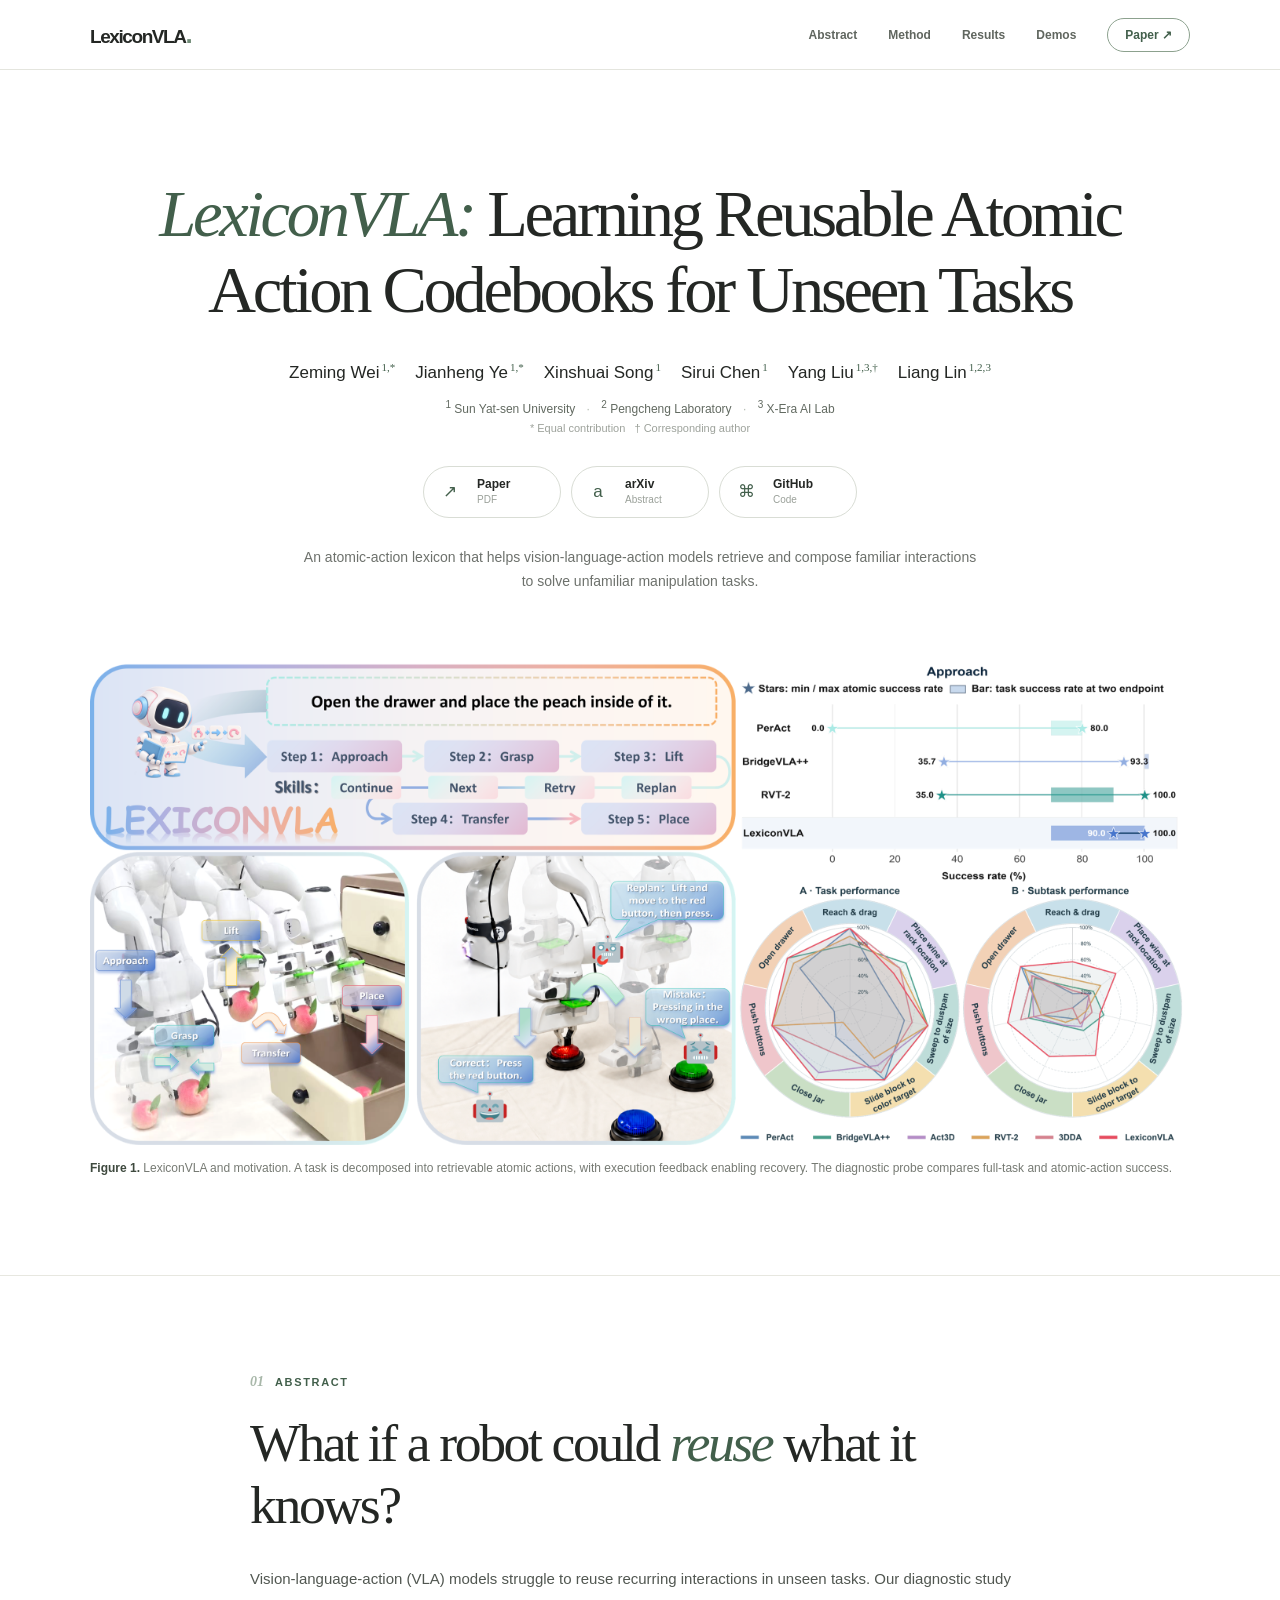
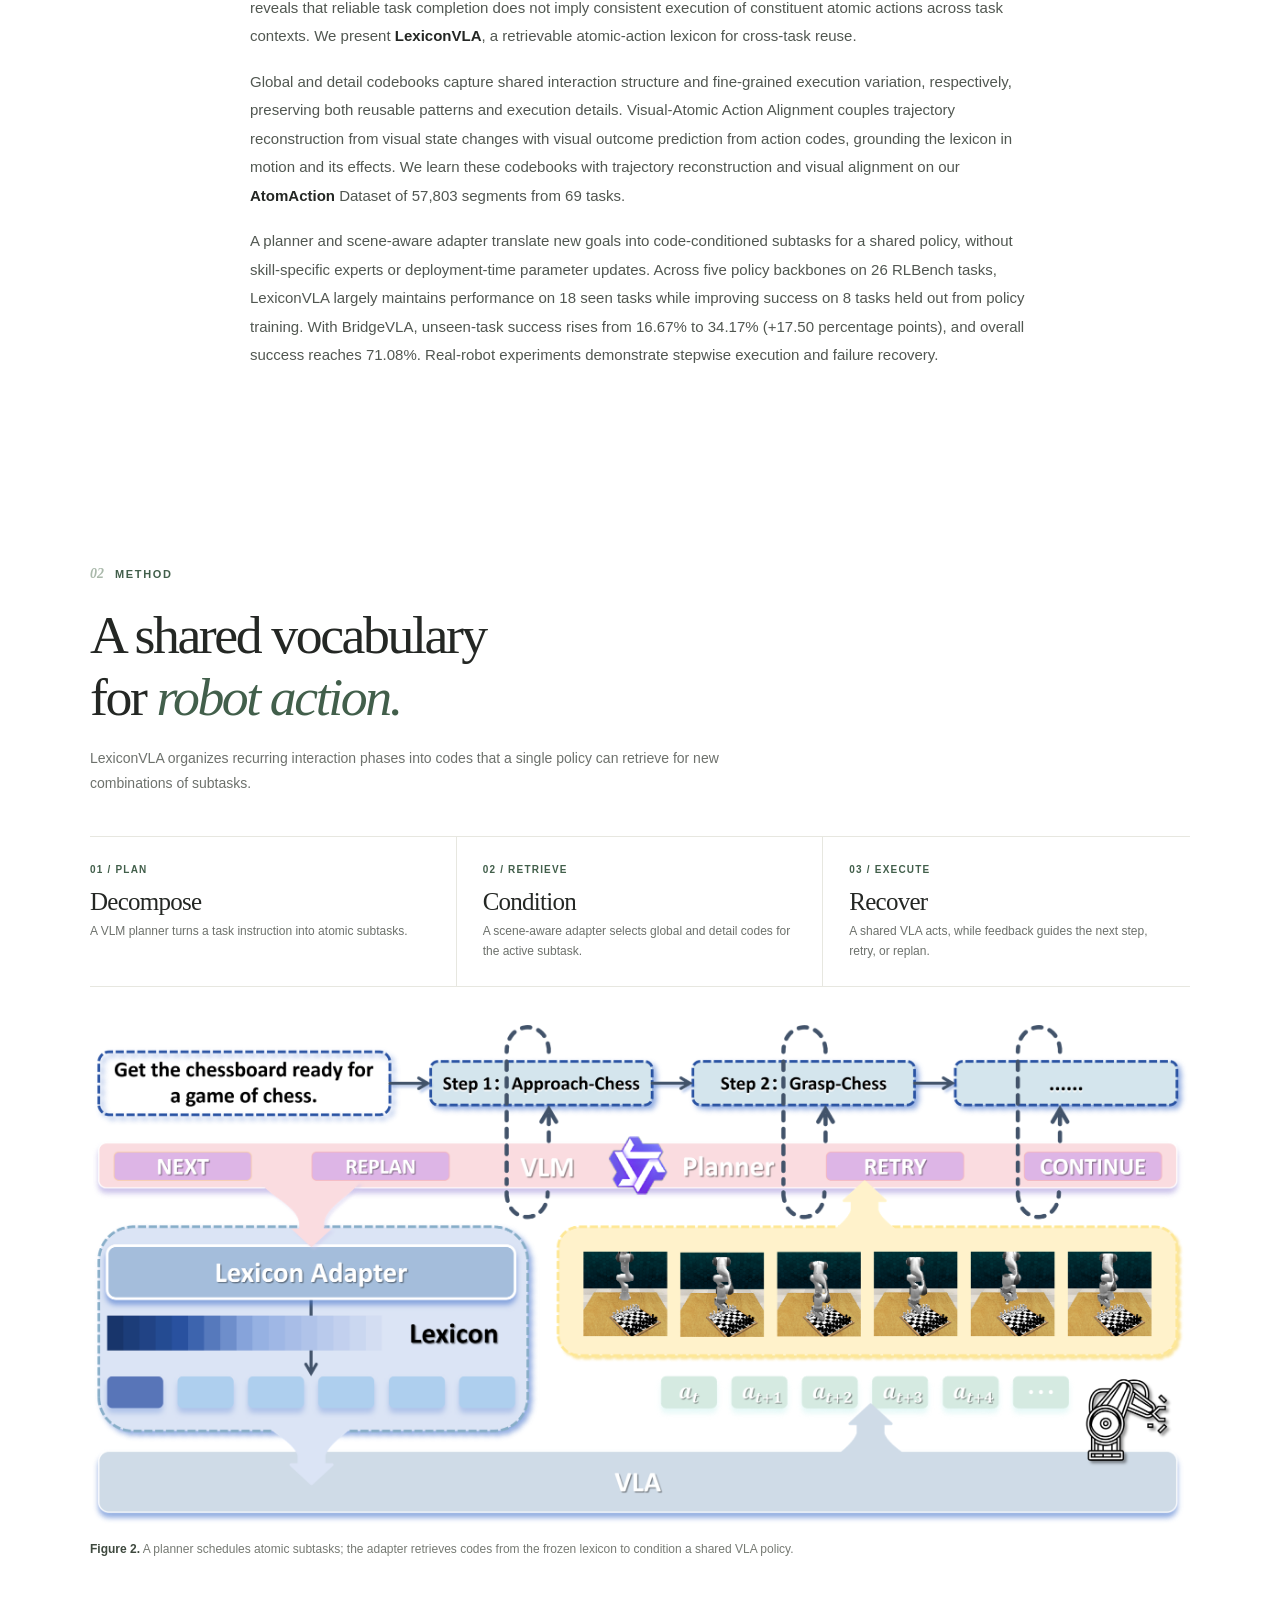
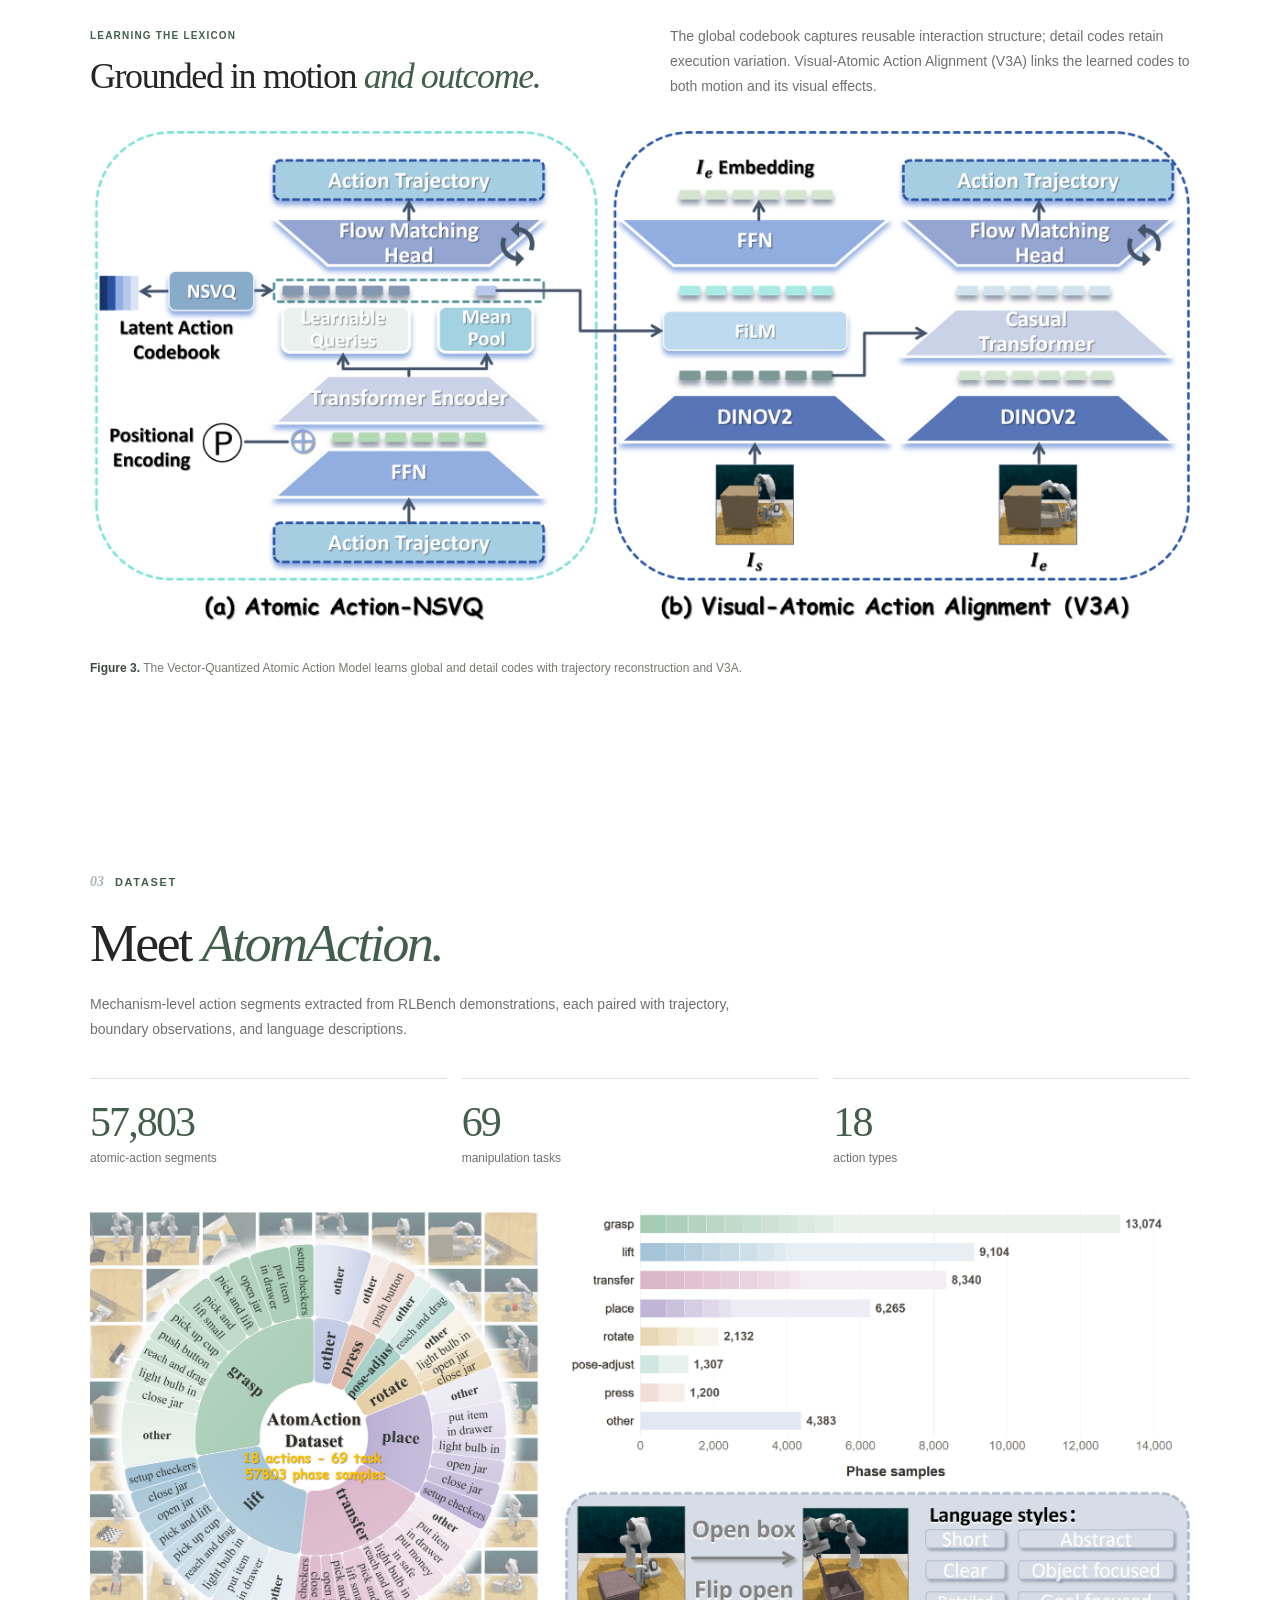
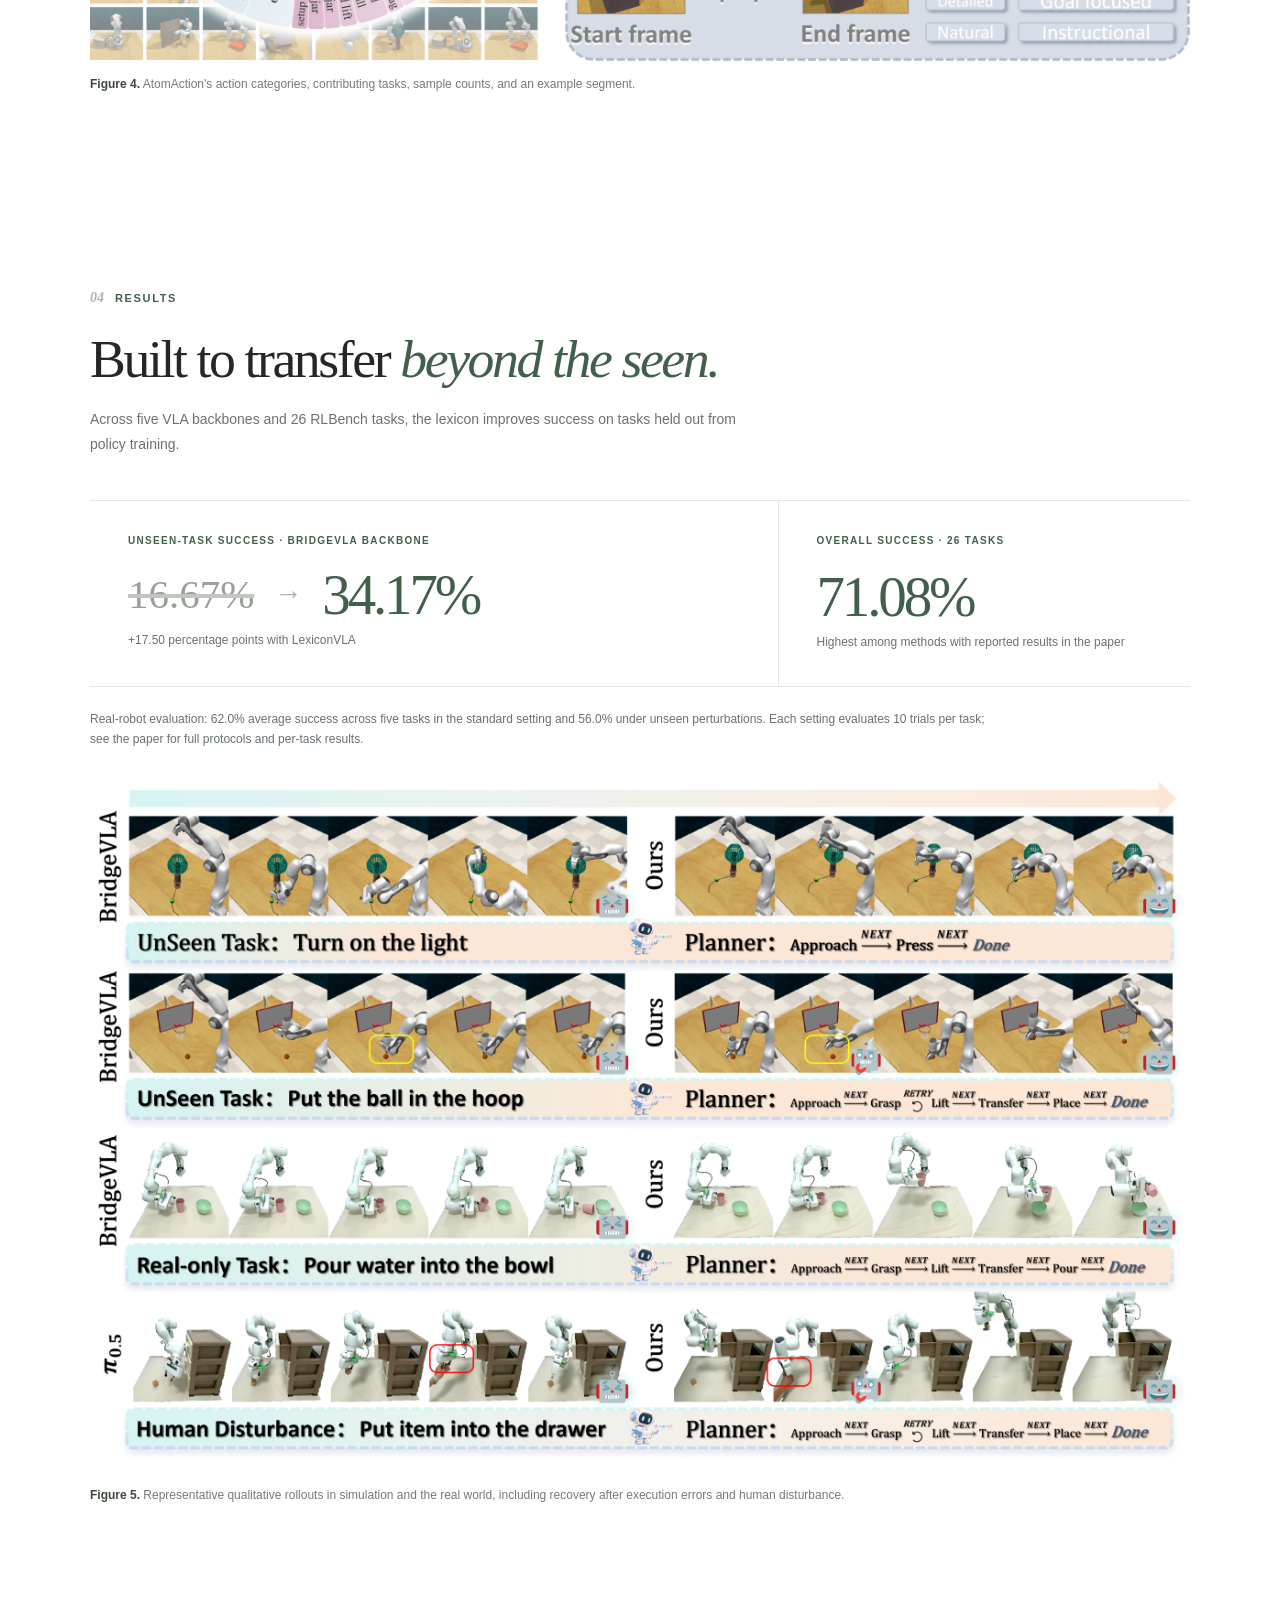
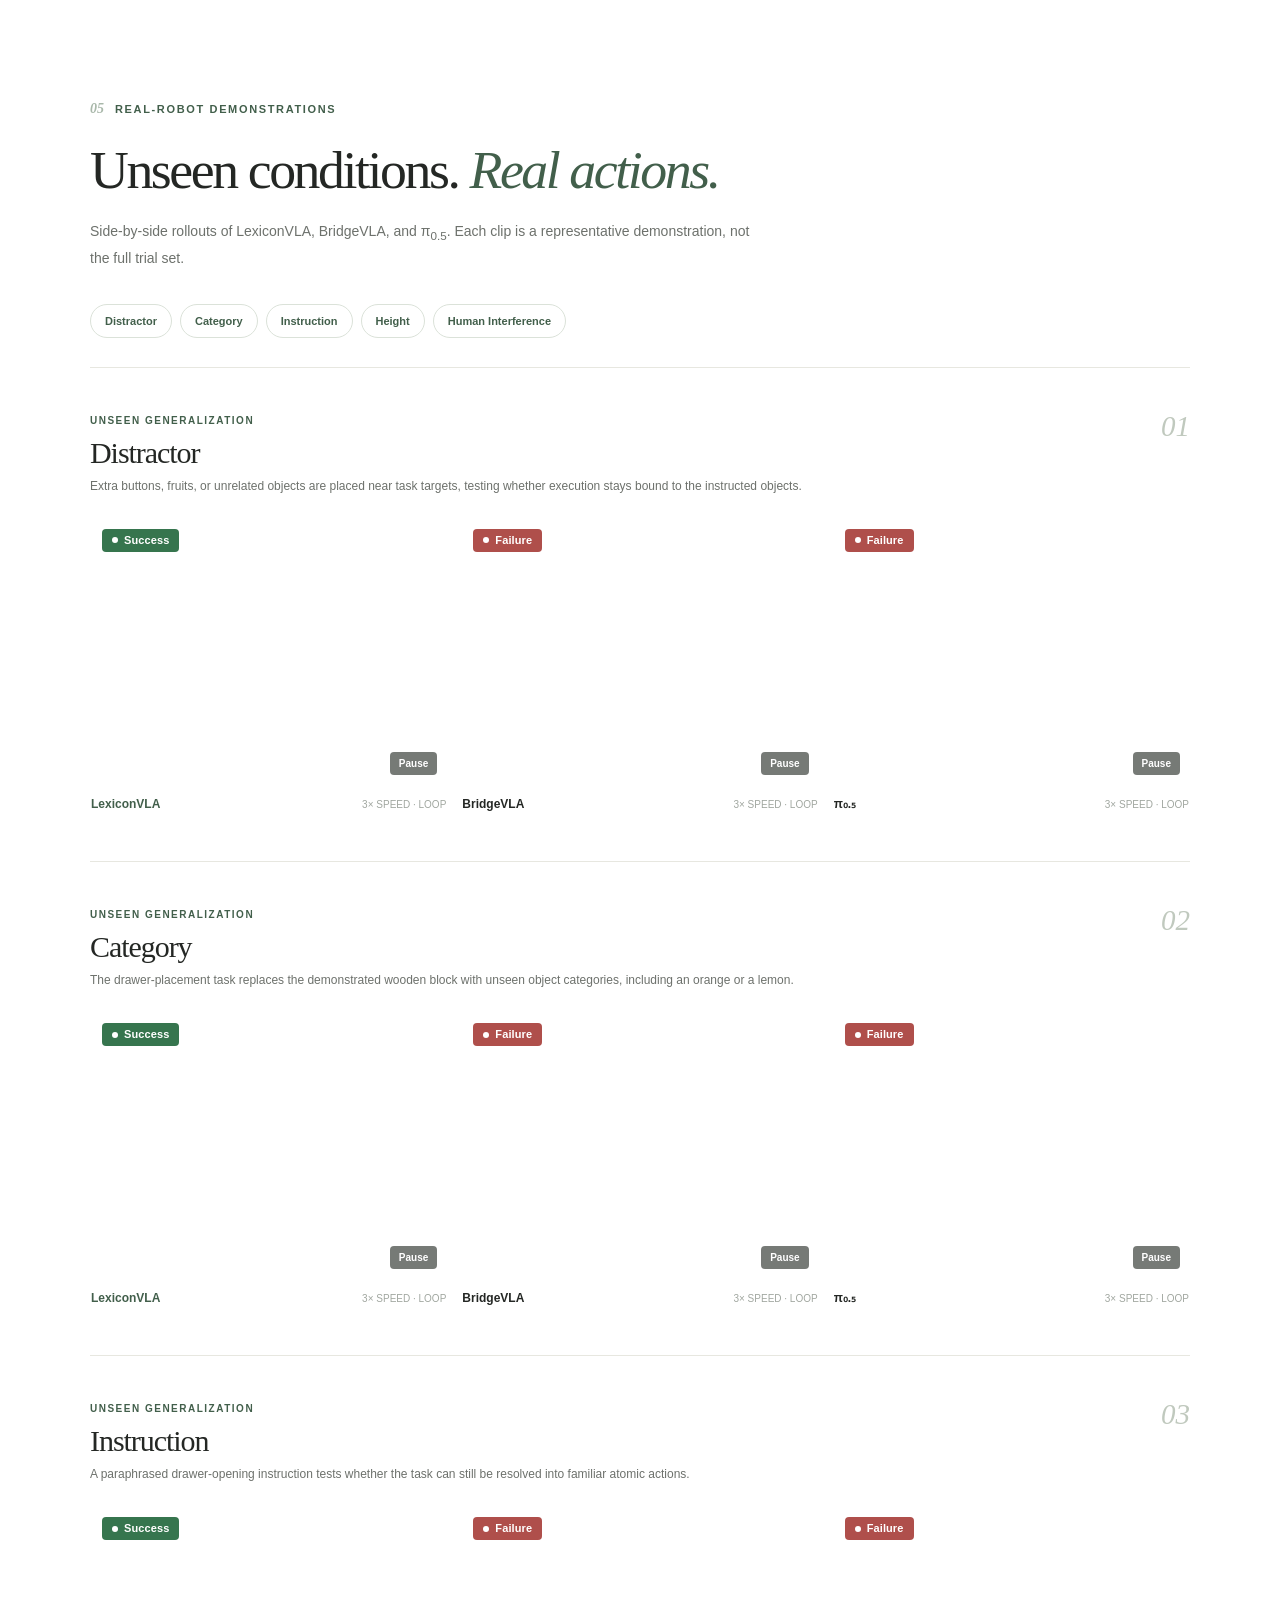
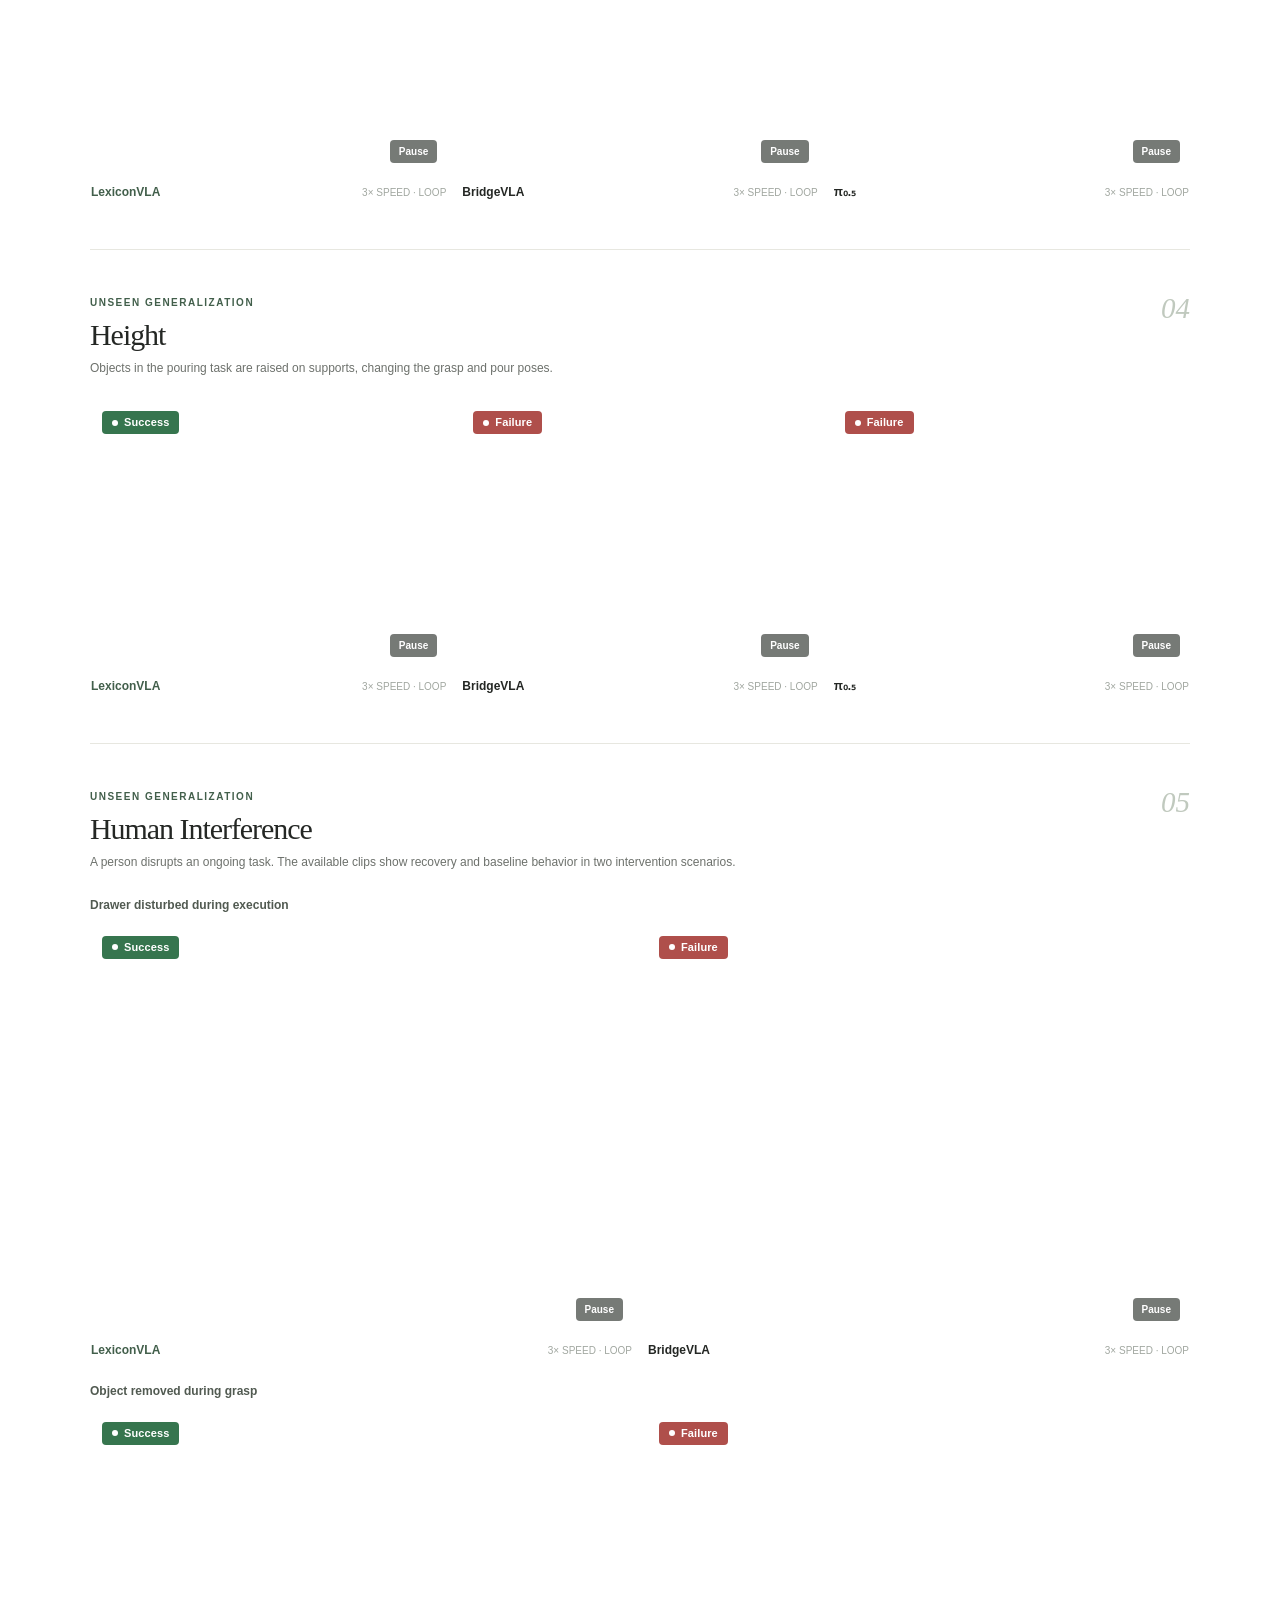
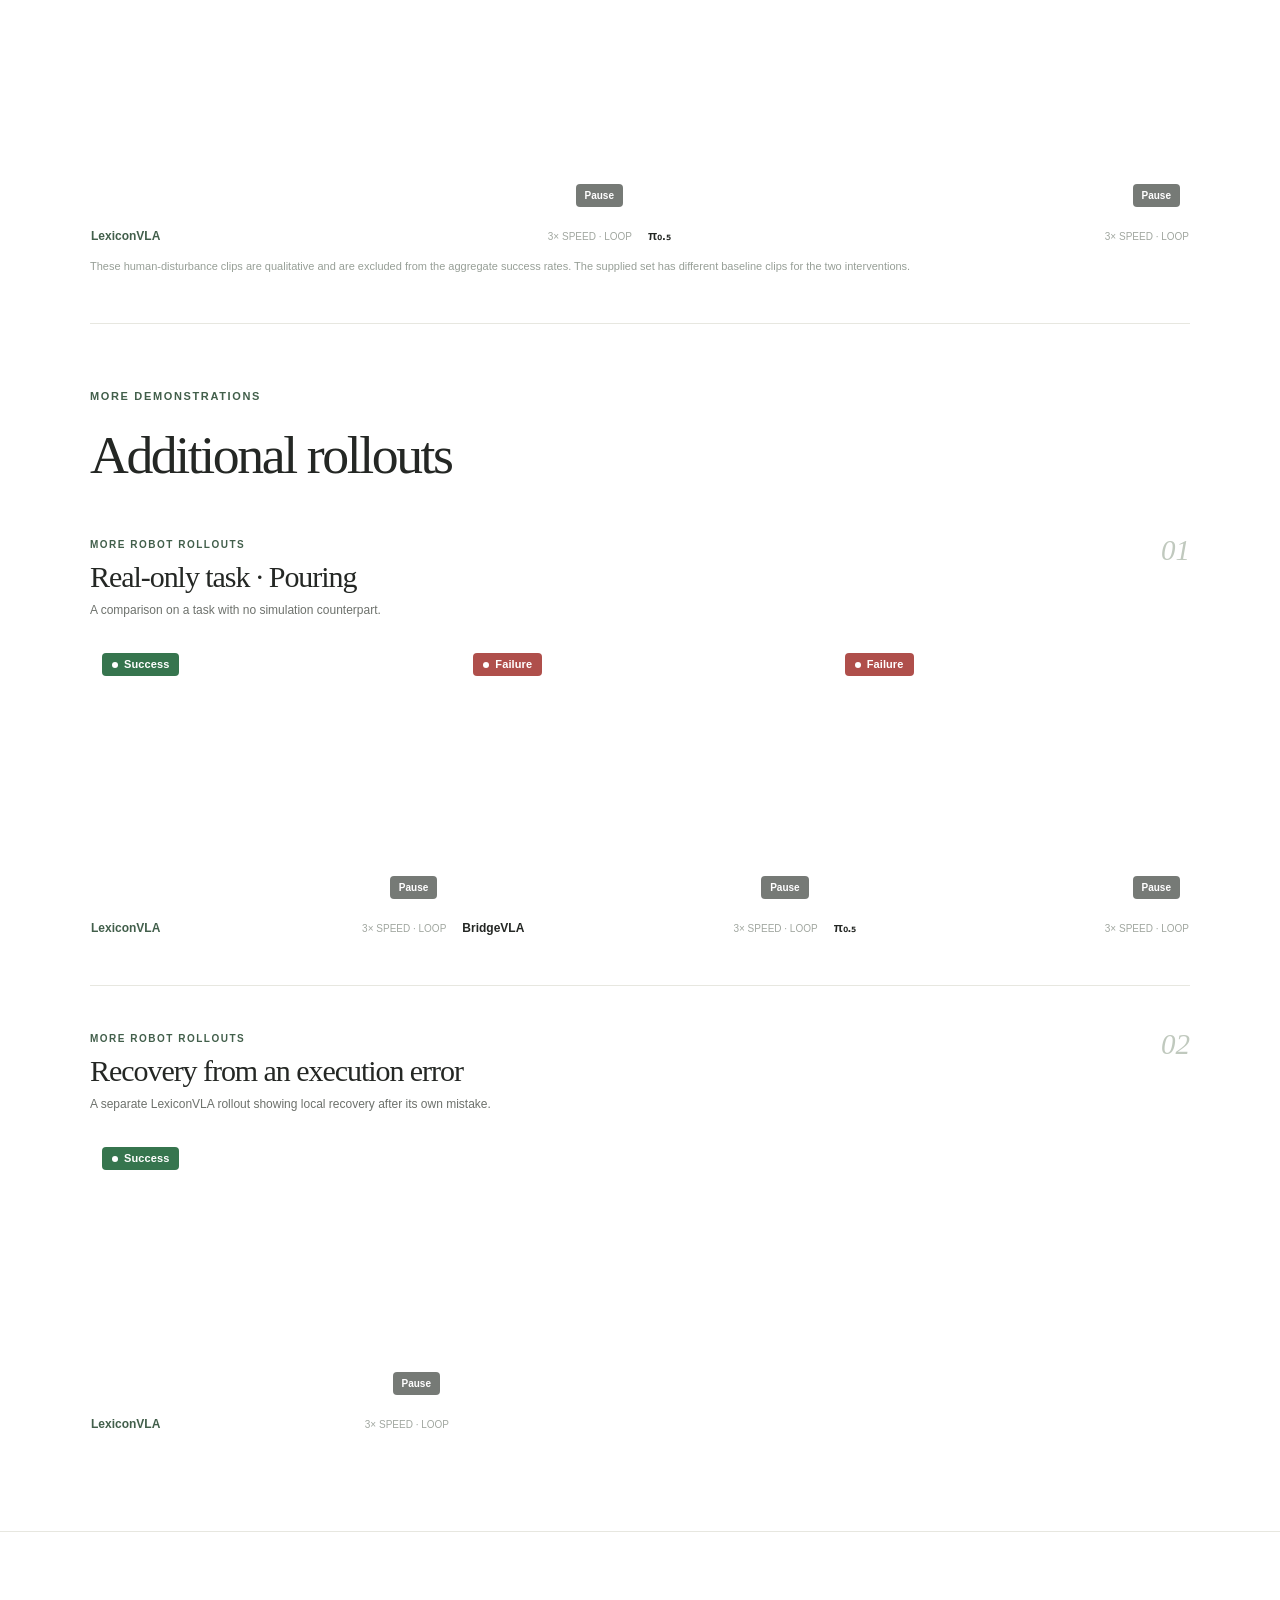
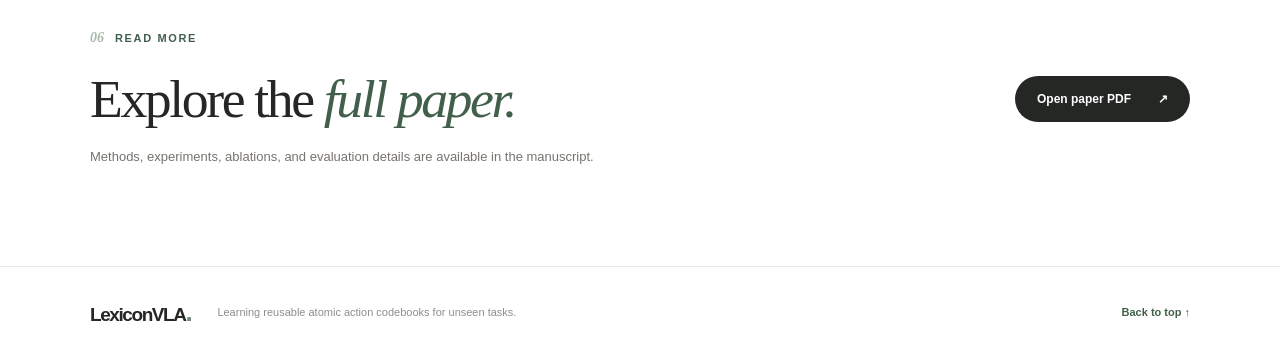
==== index.html @ f1fbe63c "Publish LexiconVLA project website" ====
<!doctype html>
<html lang="en">
<head>
  <meta charset="utf-8">
  <meta name="viewport" content="width=device-width, initial-scale=1">
  <meta name="theme-color" content="#faf9f6">
  <meta name="description" content="LexiconVLA: Learning Reusable Atomic Action Codebooks for Unseen Tasks. Paper, method, results, and real-robot demonstrations.">
  <meta property="og:type" content="website">
  <meta property="og:title" content="LexiconVLA: Learning Reusable Atomic Action Codebooks for Unseen Tasks">
  <meta property="og:description" content="Reusable atomic-action codebooks for robot manipulation on unseen tasks.">
  <meta property="og:image" content="assets/figures/teaser.png">
  <title>LexiconVLA — Paper & Demos</title>
  <link rel="icon" href="favicon.svg" type="image/svg+xml">
  <link rel="stylesheet" href="styles.css">
  <script src="main.js" defer></script>
</head>
<body>
  <a class="skip-link" href="#main">Skip to content</a>
  <header class="site-header">
    <nav class="nav-wrap container" aria-label="Main navigation">
      <a class="wordmark" href="#top">Lexicon<span>VLA</span><span class="wordmark-dot">.</span></a>
      <button class="mobile-menu" type="button" aria-controls="nav-links" aria-expanded="false" aria-label="Open menu"><span></span><span></span><span></span></button>
      <div class="nav-links" id="nav-links">
        <a href="#abstract">Abstract</a>
        <a href="#method">Method</a>
        <a href="#results">Results</a>
        <a href="#demos">Demos</a>
        <a class="nav-paper" href="https://arxiv.org/pdf/2609.36774" target="_blank" rel="noopener">Paper <span aria-hidden="true">↗</span></a>
      </div>
    </nav>
  </header>

  <main id="main">
    <section class="hero container" id="top" aria-labelledby="paper-title">
      <h1 id="paper-title"><span class="title-name">LexiconVLA:</span> Learning Reusable Atomic Action Codebooks for Unseen Tasks</h1>
      <div class="authors" id="authors" aria-label="Paper authors"><span>Zeming Wei<sup>1,*</sup></span><span>Jianheng Ye<sup>1,*</sup></span><span>Xinshuai Song<sup>1</sup></span><span>Sirui Chen<sup>1</sup></span><span>Yang Liu<sup>1,3,†</sup></span><span>Liang Lin<sup>1,2,3</sup></span></div>
      <p class="affiliations"><sup>1</sup> Sun Yat-sen University <span>·</span> <sup>2</sup> Pengcheng Laboratory <span>·</span> <sup>3</sup> X-Era AI Lab</p>
      <p class="author-note">* Equal contribution &nbsp; † Corresponding author</p>
      <div class="resource-links" aria-label="Paper resources">
        <a class="resource-link" href="https://arxiv.org/pdf/2609.36774" target="_blank" rel="noopener"><span class="resource-icon" aria-hidden="true">↗</span><span>Paper <small>PDF</small></span></a>
        <a class="resource-link" href="https://arxiv.org/abs/2609.36774" target="_blank" rel="noopener"><span class="resource-icon" aria-hidden="true">a</span><span>arXiv <small>Abstract</small></span></a>
        <a class="resource-link" href="https://github.com/HCPLab-SYSU/LexiconVLA" target="_blank" rel="noopener"><span class="resource-icon" aria-hidden="true">⌘</span><span>GitHub <small>Code</small></span></a>
      </div>
      <p class="hero-summary">An atomic-action lexicon that helps vision-language-action models retrieve and compose familiar interactions to solve unfamiliar manipulation tasks.</p>
    </section>

    <section class="teaser-section container" aria-labelledby="teaser-title">
      <h2 id="teaser-title" class="visually-hidden">Teaser figure</h2>
      <figure class="paper-figure teaser-figure">
        <a href="assets/figures/teaser.png" target="_blank" rel="noopener" aria-label="Open teaser figure at full size"><img src="assets/figures/teaser.png" width="2800" height="1232" alt="LexiconVLA breaks a task into atomic actions, handles real-robot execution and recovery, and illustrates the gap between task and atomic-action success." fetchpriority="high"></a>
        <figcaption><strong>Figure 1.</strong> LexiconVLA and motivation. A task is decomposed into retrievable atomic actions, with execution feedback enabling recovery. The diagnostic probe compares full-task and atomic-action success.</figcaption>
      </figure>
    </section>

    <section class="section section-narrow" id="abstract" aria-labelledby="abstract-title">
      <div class="container narrow"><div class="section-label"><span>01</span> Abstract</div><h2 id="abstract-title" class="section-title">What if a robot could <em>reuse</em> what it knows?</h2>
        <div class="abstract-body"><p>Vision-language-action (VLA) models struggle to reuse recurring interactions in unseen tasks. Our diagnostic study reveals that reliable task completion does not imply consistent execution of constituent atomic actions across task contexts. We present <strong>LexiconVLA</strong>, a retrievable atomic-action lexicon for cross-task reuse.</p>
        <p>Global and detail codebooks capture shared interaction structure and fine-grained execution variation, respectively, preserving both reusable patterns and execution details. Visual-Atomic Action Alignment couples trajectory reconstruction from visual state changes with visual outcome prediction from action codes, grounding the lexicon in motion and its effects. We learn these codebooks with trajectory reconstruction and visual alignment on our <strong>AtomAction</strong> Dataset of 57,803 segments from 69 tasks.</p>
        <p>A planner and scene-aware adapter translate new goals into code-conditioned subtasks for a shared policy, without skill-specific experts or deployment-time parameter updates. Across five policy backbones on 26 RLBench tasks, LexiconVLA largely maintains performance on 18 seen tasks while improving success on 8 tasks held out from policy training. With BridgeVLA, unseen-task success rises from 16.67% to 34.17% (+17.50 percentage points), and overall success reaches 71.08%. Real-robot experiments demonstrate stepwise execution and failure recovery.</p></div>
      </div>
    </section>

    <section class="section method-section" id="method" aria-labelledby="method-title">
      <div class="container">
        <div class="section-intro"><div class="section-label"><span>02</span> Method</div><h2 id="method-title" class="section-title">A shared vocabulary<br>for <em>robot action.</em></h2><p>LexiconVLA organizes recurring interaction phases into codes that a single policy can retrieve for new combinations of subtasks.</p></div>
        <div class="method-points" aria-label="Three stages of LexiconVLA"><div><span>01 / PLAN</span><h3>Decompose</h3><p>A VLM planner turns a task instruction into atomic subtasks.</p></div><div><span>02 / RETRIEVE</span><h3>Condition</h3><p>A scene-aware adapter selects global and detail codes for the active subtask.</p></div><div><span>03 / EXECUTE</span><h3>Recover</h3><p>A shared VLA acts, while feedback guides the next step, retry, or replan.</p></div></div>
        <figure class="paper-figure"><a href="assets/figures/framework.png" target="_blank" rel="noopener" aria-label="Open LexiconVLA method figure at full size"><img src="assets/figures/framework.png" width="2400" height="1091" loading="lazy" alt="Overview of the planner, lexicon adapter, shared VLA, and feedback loop."></a><figcaption><strong>Figure 2.</strong> A planner schedules atomic subtasks; the adapter retrieves codes from the frozen lexicon to condition a shared VLA policy.</figcaption></figure>
        <div class="figure-explainer"><div><span class="small-label">LEARNING THE LEXICON</span><h3>Grounded in motion <em>and outcome.</em></h3></div><p>The global codebook captures reusable interaction structure; detail codes retain execution variation. Visual-Atomic Action Alignment (V3A) links the learned codes to both motion and its visual effects.</p></div>
        <figure class="paper-figure"><a href="assets/figures/vqaa.png" target="_blank" rel="noopener" aria-label="Open VQAA figure at full size"><img src="assets/figures/vqaa.png" width="2400" height="1121" loading="lazy" alt="Vector-Quantized Atomic Action Model with trajectory reconstruction and visual-atomic action alignment."></a><figcaption><strong>Figure 3.</strong> The Vector-Quantized Atomic Action Model learns global and detail codes with trajectory reconstruction and V3A.</figcaption></figure>
      </div>
    </section>

    <section class="section dataset-section" id="dataset" aria-labelledby="dataset-title"><div class="container"><div class="section-intro"><div class="section-label"><span>03</span> Dataset</div><h2 id="dataset-title" class="section-title">Meet <em>AtomAction.</em></h2><p>Mechanism-level action segments extracted from RLBench demonstrations, each paired with trajectory, boundary observations, and language descriptions.</p></div><div class="dataset-numbers"><div><strong>57,803</strong><span>atomic-action segments</span></div><div><strong>69</strong><span>manipulation tasks</span></div><div><strong>18</strong><span>action types</span></div></div><figure class="paper-figure"><a href="assets/figures/dataset.png" target="_blank" rel="noopener" aria-label="Open AtomAction dataset figure at full size"><img src="assets/figures/dataset.png" width="2400" height="1003" loading="lazy" alt="AtomAction categories and segment counts, with a start-to-end example of an atomic action."></a><figcaption><strong>Figure 4.</strong> AtomAction's action categories, contributing tasks, sample counts, and an example segment.</figcaption></figure></div></section>

    <section class="section results-section" id="results" aria-labelledby="results-title"><div class="container"><div class="section-intro"><div class="section-label"><span>04</span> Results</div><h2 id="results-title" class="section-title">Built to transfer <em>beyond the seen.</em></h2><p>Across five VLA backbones and 26 RLBench tasks, the lexicon improves success on tasks held out from policy training.</p></div><div class="result-highlight"><div class="result-number"><span>UNSEEN-TASK SUCCESS · BRIDGEVLA BACKBONE</span><div><del>16.67%</del><i aria-hidden="true">→</i><strong>34.17%</strong></div><p>+17.50 percentage points with LexiconVLA</p></div><div class="result-number secondary"><span>OVERALL SUCCESS · 26 TASKS</span><strong>71.08%</strong><p>Highest among methods with reported results in the paper</p></div></div><p class="result-context">Real-robot evaluation: 62.0% average success across five tasks in the standard setting and 56.0% under unseen perturbations. Each setting evaluates 10 trials per task; see the paper for full protocols and per-task results.</p><figure class="paper-figure results-figure"><a href="assets/figures/rollouts.png" target="_blank" rel="noopener" aria-label="Open qualitative rollout figure at full size"><img src="assets/figures/rollouts.png" width="2400" height="1509" loading="lazy" alt="Qualitative rollouts in simulation and the real world, including error recovery and comparisons with baseline methods."></a><figcaption><strong>Figure 5.</strong> Representative qualitative rollouts in simulation and the real world, including recovery after execution errors and human disturbance.</figcaption></figure></div></section>

    <section class="section demos-section" id="demos" aria-labelledby="demos-title"><div class="container"><div class="section-intro"><div class="section-label"><span>05</span> Real-robot demonstrations</div><h2 id="demos-title" class="section-title">Unseen conditions. <em>Real actions.</em></h2><p>Side-by-side rollouts of LexiconVLA, BridgeVLA, and π<sub>0.5</sub>. Each clip is a representative demonstration, not the full trial set.</p></div><div class="demo-index" aria-label="Jump to a generalization experiment"><a href="#demo-distractor">Distractor</a><a href="#demo-category">Category</a><a href="#demo-instruction">Instruction</a><a href="#demo-height">Height</a><a href="#demo-human">Human Interference</a></div><div id="demo-sections"></div></div></section>

    <section class="section paper-end"><div class="container end-inner"><div><div class="section-label"><span>06</span> Read more</div><h2 class="section-title">Explore the <em>full paper.</em></h2><p>Methods, experiments, ablations, and evaluation details are available in the manuscript.</p></div><a class="end-button" href="https://arxiv.org/pdf/2609.36774" target="_blank" rel="noopener">Open paper PDF <span aria-hidden="true">↗</span></a></div></section>
  </main>
  <footer class="site-footer"><div class="container footer-inner"><a class="wordmark" href="#top">Lexicon<span>VLA</span><span class="wordmark-dot">.</span></a><p>Learning reusable atomic action codebooks for unseen tasks.</p><a href="#top">Back to top ↑</a></div></footer>
</body>
</html>
---- styles.css ----
:root {
  --bg: #fff;
  --ink: #242724;
  --muted: #6d716c;
  --line: #e7e7e0;
  --accent: #718c78;
  --accent-dark: #425f4b;
  --accent-light: #fff;
  --peach: #fff;
  --lavender: #fff;
  --white: #fff;
}
* { box-sizing: border-box; }
html { scroll-behavior: smooth; scroll-padding-top: 82px; }
body { margin: 0; background: var(--bg); color: var(--ink); font-family: -apple-system, BlinkMacSystemFont, "Segoe UI", Inter, sans-serif; -webkit-font-smoothing: antialiased; }
a { color: inherit; text-decoration: none; }
button { font: inherit; cursor: pointer; }
img, video { max-width: 100%; }
::selection { background: #dce9db; }
a:focus-visible, button:focus-visible, video:focus-visible { outline: 3px solid var(--accent); outline-offset: 3px; }
.container { width: min(1100px, calc(100% - 48px)); margin: 0 auto; }
.narrow { max-width: 780px; }
.visually-hidden { position: absolute; width: 1px; height: 1px; margin: -1px; padding: 0; overflow: hidden; clip: rect(0,0,0,0); border: 0; }
.skip-link { position: fixed; top: -70px; left: 12px; z-index: 100; background: #fff; padding: 10px 16px; border-radius: 8px; }
.skip-link:focus { top: 12px; }

.site-header { height: 70px; position: sticky; top: 0; z-index: 50; background: rgba(255,255,255,.94); border-bottom: 1px solid rgba(224,225,217,.85); backdrop-filter: blur(16px); }
.nav-wrap { height: 100%; display: flex; align-items: center; justify-content: space-between; gap: 24px; }
.wordmark { font-size: 19px; font-weight: 760; letter-spacing: -.075em; white-space: nowrap; }
.wordmark span:first-child { font-weight: 580; }
.wordmark-dot { color: var(--accent); font-size: 26px; }
.nav-links { display: flex; align-items: center; gap: 31px; font-size: 12px; font-weight: 630; color: #60665f; }
.nav-links a:hover { color: var(--accent-dark); }
.nav-paper { border: 1px solid #8ca18e; color: var(--accent-dark); border-radius: 100px; padding: 9px 17px; }
.nav-paper:hover { background: var(--accent-light); }
.mobile-menu { display: none; border: 0; background: none; padding: 7px; }
.mobile-menu span { display: block; width: 22px; height: 2px; margin: 5px 0; background: var(--ink); }

.hero { text-align: center; padding-top: 106px; padding-bottom: 69px; }
.hero h1 { max-width: 970px; margin: 0 auto 30px; font-family: Georgia, "Times New Roman", serif; font-size: clamp(42px, 5.2vw, 67px); line-height: 1.14; letter-spacing: -.05em; font-weight: 500; }
.title-name { color: var(--accent-dark); font-style: italic; }
.authors { display: flex; flex-wrap: wrap; justify-content: center; gap: 8px 20px; color: var(--ink); font-size: 17px; line-height: 1.65; }
.authors a { color: var(--accent-dark); text-decoration: underline; text-decoration-color: #b0c4b0; text-underline-offset: 4px; }
.authors sup { color: var(--accent-dark); font-family: Georgia, serif; font-size: .65em; padding-left: 2px; }
.affiliations { margin: 11px 0 0; color: #626a61; font-size: 12px; line-height: 1.6; }
.affiliations span { padding: 0 8px; color: #b4bbb1; }
.author-note { margin: 2px 0 0; color: #9da29b; font-size: 11px; }
.resource-links { display: flex; align-items: stretch; justify-content: center; flex-wrap: wrap; gap: 10px; margin: 32px 0 27px; }
.resource-link { min-width: 138px; min-height: 51px; padding: 8px 15px 8px 9px; border: 1px solid #d9ddd5; border-radius: 100px; background: #fff; display: flex; align-items: center; gap: 10px; text-align: left; transition: transform .2s, border-color .2s, box-shadow .2s; }
a.resource-link:hover { transform: translateY(-2px); border-color: #aabdab; box-shadow: 0 8px 20px rgba(59,84,61,.08); }
.resource-icon { width: 34px; height: 34px; flex: none; display: grid; place-items: center; border-radius: 50%; color: var(--accent-dark); background: var(--accent-light); font-size: 17px; }
.resource-link>span:last-child { font-size: 12px; font-weight: 750; line-height: 1.18; }
.resource-link small { display: block; color: #9aa099; font-size: 10px; font-weight: 500; margin-top: 3px; }
.resource-link.unavailable { opacity: .55; cursor: default; }
.hero-summary { max-width: 680px; margin: 0 auto; color: var(--muted); line-height: 1.72; font-size: 14px; }

.teaser-section { padding-bottom: 96px; }
.paper-figure { margin: 0; background: #fff; border: 0; border-radius: 0; overflow: visible; }
.paper-figure>a { display: block; padding: 0; }
.paper-figure img { display: block; width: 100%; height: auto; object-fit: contain; }
.paper-figure figcaption { border: 0; padding: 14px 0 0; color: #767a73; font-size: 12px; line-height: 1.6; }
.paper-figure figcaption strong { color: #3e493e; }
.teaser-figure>a { padding: 0; }

.section { padding: 98px 0; }
.section-narrow { border-top: 1px solid var(--line); }
.section-label { display: flex; align-items: center; gap: 11px; color: var(--accent-dark); font-size: 11px; letter-spacing: .15em; text-transform: uppercase; font-weight: 780; margin-bottom: 22px; }
.section-label span { color: #a9b8aa; font-family: Georgia, serif; font-size: 14px; font-style: italic; letter-spacing: 0; }
.section-title { font-family: Georgia, "Times New Roman", serif; font-size: clamp(38px, 4.2vw, 55px); line-height: 1.16; letter-spacing: -.045em; font-weight: 500; margin: 0; }
.section-title em, .figure-explainer h3 em { color: var(--accent-dark); font-weight: 400; }
.abstract-body { margin-top: 29px; }
.abstract-body p { font-size: 15px; line-height: 1.9; color: #515751; margin: 0 0 17px; }
.abstract-body p:last-child { margin-bottom: 0; }
.abstract-body strong { color: var(--ink); font-weight: 690; }
.section-intro { margin-bottom: 33px; }
.section-intro>p { max-width: 680px; color: var(--muted); font-size: 14px; line-height: 1.8; margin: 17px 0 0; }

.method-section { background: #fff; }
.method-points { display: grid; grid-template-columns: repeat(3, 1fr); border-top: 1px solid var(--line); border-bottom: 1px solid var(--line); margin: 40px 0 38px; }
.method-points>div { padding: 22px 26px 25px; border-right: 1px solid var(--line); }
.method-points>div:first-child { padding-left: 0; }
.method-points>div:last-child { border-right: 0; }
.method-points span, .small-label { color: var(--accent-dark); font-size: 10px; font-weight: 760; letter-spacing: .12em; }
.method-points h3 { margin: 11px 0 6px; font-family: Georgia, serif; font-size: 25px; font-weight: 500; letter-spacing: -.03em; }
.method-points p { font-size: 12px; line-height: 1.65; color: var(--muted); margin: 0; }
.method-section .paper-figure { margin-top: 28px; }
.figure-explainer { display: grid; grid-template-columns: 1fr 1fr; gap: 60px; align-items: center; padding: 65px 0 4px; }
.figure-explainer h3 { font-family: Georgia, serif; font-size: 36px; font-weight: 500; line-height: 1.2; letter-spacing: -.04em; margin: 12px 0 0; }
.figure-explainer>p { font-size: 14px; line-height: 1.8; color: var(--muted); margin: 0; }
.dataset-section { background: var(--bg); }
.dataset-numbers { display: grid; grid-template-columns: repeat(3, 1fr); gap: 15px; margin: 36px 0; }
.dataset-numbers>div { border-top: 1px solid #dce3d9; padding-top: 19px; display: flex; flex-direction: column; gap: 5px; }
.dataset-numbers strong { font-family: Georgia, serif; font-size: 42px; font-weight: 500; letter-spacing: -.045em; color: var(--accent-dark); }
.dataset-numbers span { color: var(--muted); font-size: 12px; }

.results-section { background: #fff; }
.results-section .section-intro { margin-bottom: 42px; }
.result-highlight { display: grid; grid-template-columns: 1.25fr .75fr; background: #fff; border-top: 1px solid var(--line); border-bottom: 1px solid var(--line); border-radius: 0; overflow: hidden; }
.result-number { padding: 34px 38px; }
.result-number.secondary { border-left: 1px solid #e3e9e0; background: #fff; }
.result-number>span { display: block; color: var(--accent-dark); font-size: 10px; font-weight: 780; letter-spacing: .13em; }
.result-number>div { display: flex; align-items: center; gap: 20px; margin: 20px 0 8px; }
.result-number del { font-family: Georgia, serif; font-size: clamp(25px, 3.2vw, 42px); color: #9a9f99; text-decoration-color: #c2c6c0; }
.result-number i { color: #a5b9a5; font-style: normal; font-size: 28px; }
.result-number strong { display: block; font-family: Georgia, serif; font-size: clamp(38px, 4.5vw, 57px); color: var(--accent-dark); letter-spacing: -.055em; font-weight: 500; line-height: 1; white-space: nowrap; }
.result-number.secondary strong { margin: 22px 0 8px; }
.result-number p { color: var(--muted); font-size: 12px; line-height: 1.6; margin: 0; }
.result-context { max-width: 900px; color: #687368; font-size: 12px; line-height: 1.7; margin: 22px 0 0; }
.results-figure { margin-top: 31px; }

.demos-section { background: #fff; }
.demo-index { display: flex; flex-wrap: wrap; gap: 8px; padding-bottom: 29px; border-bottom: 1px solid var(--line); }
.demo-index a { display: inline-flex; align-items: center; min-height: 34px; padding: 0 14px; border-radius: 100px; border: 1px solid #dbe2d9; color: var(--accent-dark); font-size: 11px; font-weight: 650; background: #fff; }
.demo-index a:hover { background: var(--accent-light); border-color: #aac0ab; }
.demo-section { padding: 42px 0 48px; border-bottom: 1px solid var(--line); scroll-margin-top: 83px; }
.demo-section:last-child { border-bottom: 0; padding-bottom: 0; }
.demo-heading { display: flex; align-items: flex-start; justify-content: space-between; gap: 20px; margin-bottom: 21px; }
.demo-heading>div:first-child { max-width: 730px; }
.demo-eyebrow { color: var(--accent-dark); font-size: 10px; font-weight: 770; letter-spacing: .15em; text-transform: uppercase; }
.demo-heading h3 { font-family: Georgia, serif; font-size: 30px; font-weight: 500; letter-spacing: -.035em; margin: 8px 0 7px; }
.demo-heading p { color: var(--muted); font-size: 12px; line-height: 1.6; margin: 0; }
.demo-number { font-family: Georgia, serif; font-size: 29px; color: #c0c9be; font-style: italic; }
.video-grid { display: grid; grid-template-columns: repeat(3, minmax(0, 1fr)); gap: 14px; }
.video-grid.pair { grid-template-columns: repeat(2, minmax(0, 1fr)); }
.video-grid.single { grid-template-columns: minmax(0, 1fr); max-width: 360px; }
.video-card { min-width: 0; background: #fff; }
.video-frame { position: relative; overflow: hidden; border-radius: 4px; background: #fff; }
.video-card video { width: 100%; aspect-ratio: 4/3; object-fit: contain; background: #fff; display: block; }
.outcome-badge { position: absolute; z-index: 1; top: 12px; left: 12px; display: inline-flex; align-items: center; gap: 6px; padding: 6px 10px; border-radius: 4px; color: #fff; font-size: 11px; font-weight: 760; letter-spacing: .01em; line-height: 1; pointer-events: none; }
.outcome-badge::before { content: ''; width: 6px; height: 6px; border-radius: 50%; background: currentColor; }
.outcome-badge.success { background: #36754e; }
.outcome-badge.failure { background: #af4f4b; }
.video-toggle { position: absolute; z-index: 1; right: 10px; bottom: 10px; border: 0; border-radius: 4px; padding: 6px 9px; background: rgba(18,24,19,.68); color: #fff; font-size: 10px; font-weight: 650; opacity: .85; }
.video-toggle:hover, .video-toggle:focus-visible { opacity: 1; }
.video-caption { display: flex; align-items: baseline; justify-content: space-between; gap: 8px; padding: 10px 1px 0; color: #7c837b; font-size: 11px; line-height: 1.5; }
.video-caption strong { font-size: 12px; color: var(--ink); }
.video-card.ours .video-caption strong { color: var(--accent-dark); }
.video-caption span { color: #a1a7a0; font-size: 10px; }
.demo-subgroup { margin-top: 25px; }
.demo-subgroup h4 { color: #515a51; font-size: 12px; font-weight: 700; margin: 0 0 12px; }
.demo-disclaimer { color: #979f97; font-size: 11px; line-height: 1.5; margin: 13px 0 0; }
.additional-heading { margin: 66px 0 6px; }

.paper-end { background: #fff; border-top: 1px solid var(--line); }
.end-inner { display: flex; justify-content: space-between; align-items: center; gap: 35px; }
.paper-end p { color: #77736f; font-size: 13px; line-height: 1.7; margin: 15px 0 0; }
.end-button { flex: none; display: inline-flex; align-items: center; gap: 27px; border-radius: 100px; color: #fff; background: var(--ink); padding: 16px 22px; font-size: 12px; font-weight: 700; }
.end-button:hover { background: var(--accent-dark); }
.site-footer { background: #fff; border-top: 1px solid #e7e6df; padding: 30px 0; }
.footer-inner { display: flex; align-items: center; gap: 26px; }
.footer-inner p { flex: 1; color: #8b9089; font-size: 11px; margin: 0; }
.footer-inner>a:last-child { color: var(--accent-dark); font-size: 11px; font-weight: 700; }

@media (max-width: 800px) {
  .nav-links { gap: 18px; }
  .hero { padding-top: 80px; }
  .section { padding: 75px 0; }
  .figure-explainer { gap: 25px; }
}
@media (max-width: 640px) {
  html { scroll-padding-top: 68px; }
  .container { width: min(100% - 32px, 1100px); }
  .site-header { height: 62px; }
  .mobile-menu { display: block; }
  .nav-links { display: none; position: absolute; left: 0; right: 0; top: 62px; background: var(--bg); border-bottom: 1px solid var(--line); box-shadow: 0 10px 18px rgba(30,40,30,.06); padding: 13px 16px 18px; flex-direction: column; align-items: stretch; gap: 0; }
  .nav-links.open { display: flex; }
  .nav-links>a { padding: 10px; }
  .nav-paper { text-align: center; margin-top: 6px; }
  .hero { padding-top: 67px; padding-bottom: 50px; }
  .hero h1 { font-size: clamp(38px, 10.5vw, 51px); }
  .authors { font-size: 15px; }
  .resource-links { gap: 8px; }
  .resource-link { min-width: calc(50% - 5px); max-width: calc(50% - 5px); }
  .hero-summary { font-size: 13px; }
  .teaser-section { padding-bottom: 64px; }
  .paper-figure>a, .teaser-figure>a { padding: 0; }
  .paper-figure figcaption { padding: 12px 0 0; font-size: 11px; }
  .section { padding: 65px 0; }
  .section-title { font-size: 37px; }
  .abstract-body p { font-size: 14px; }
  .method-points { grid-template-columns: 1fr; margin: 28px 0; }
  .method-points>div, .method-points>div:first-child { border-right: 0; border-bottom: 1px solid var(--line); padding: 16px 0; }
  .method-points>div:last-child { border-bottom: 0; }
  .method-points h3 { font-size: 23px; }
  .figure-explainer { grid-template-columns: 1fr; padding-top: 48px; gap: 12px; }
  .figure-explainer h3 { font-size: 31px; }
  .dataset-numbers { gap: 10px; }
  .dataset-numbers strong { font-size: 26px; }
  .dataset-numbers span { font-size: 10px; }
  .result-highlight { grid-template-columns: 1fr; }
  .result-number { padding: 25px; }
  .result-number.secondary { border-left: 0; border-top: 1px solid #e3e9e0; }
  .result-number>div { gap: 12px; }
  .result-number del { font-size: 26px; }
  .result-number strong { font-size: 42px; }
  .demo-section { padding: 34px 0; }
  .demo-heading h3 { font-size: 26px; }
  .video-grid, .video-grid.pair { grid-template-columns: 1fr; }
  .video-card video { aspect-ratio: 16/10; }
  .video-caption { min-height: 0; }
  .end-inner { flex-direction: column; align-items: flex-start; }
  .footer-inner { flex-wrap: wrap; gap: 10px; }
  .footer-inner p { flex-basis: 100%; order: 3; }
  .footer-inner>a:last-child { margin-left: auto; }
}
@media (prefers-reduced-motion: reduce) { html { scroll-behavior: auto; } * { transition-duration: .01ms !important; } }
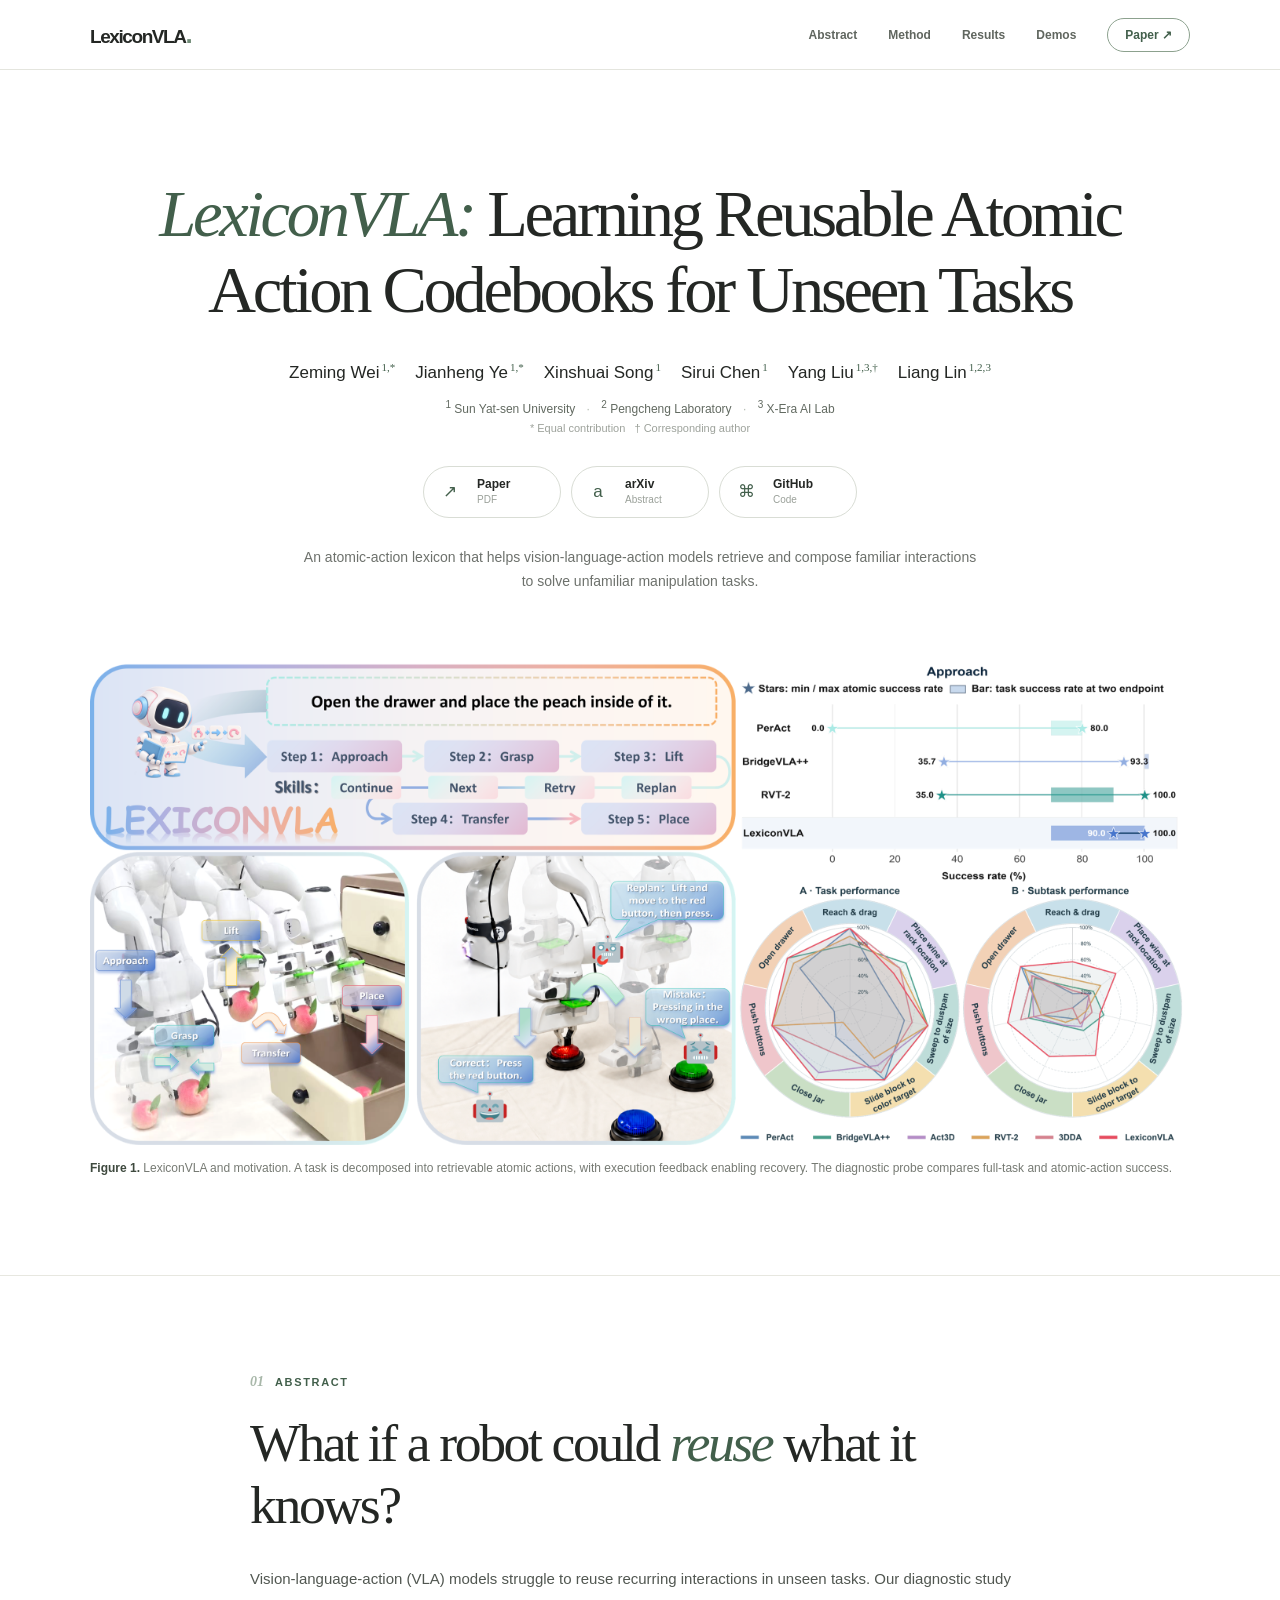
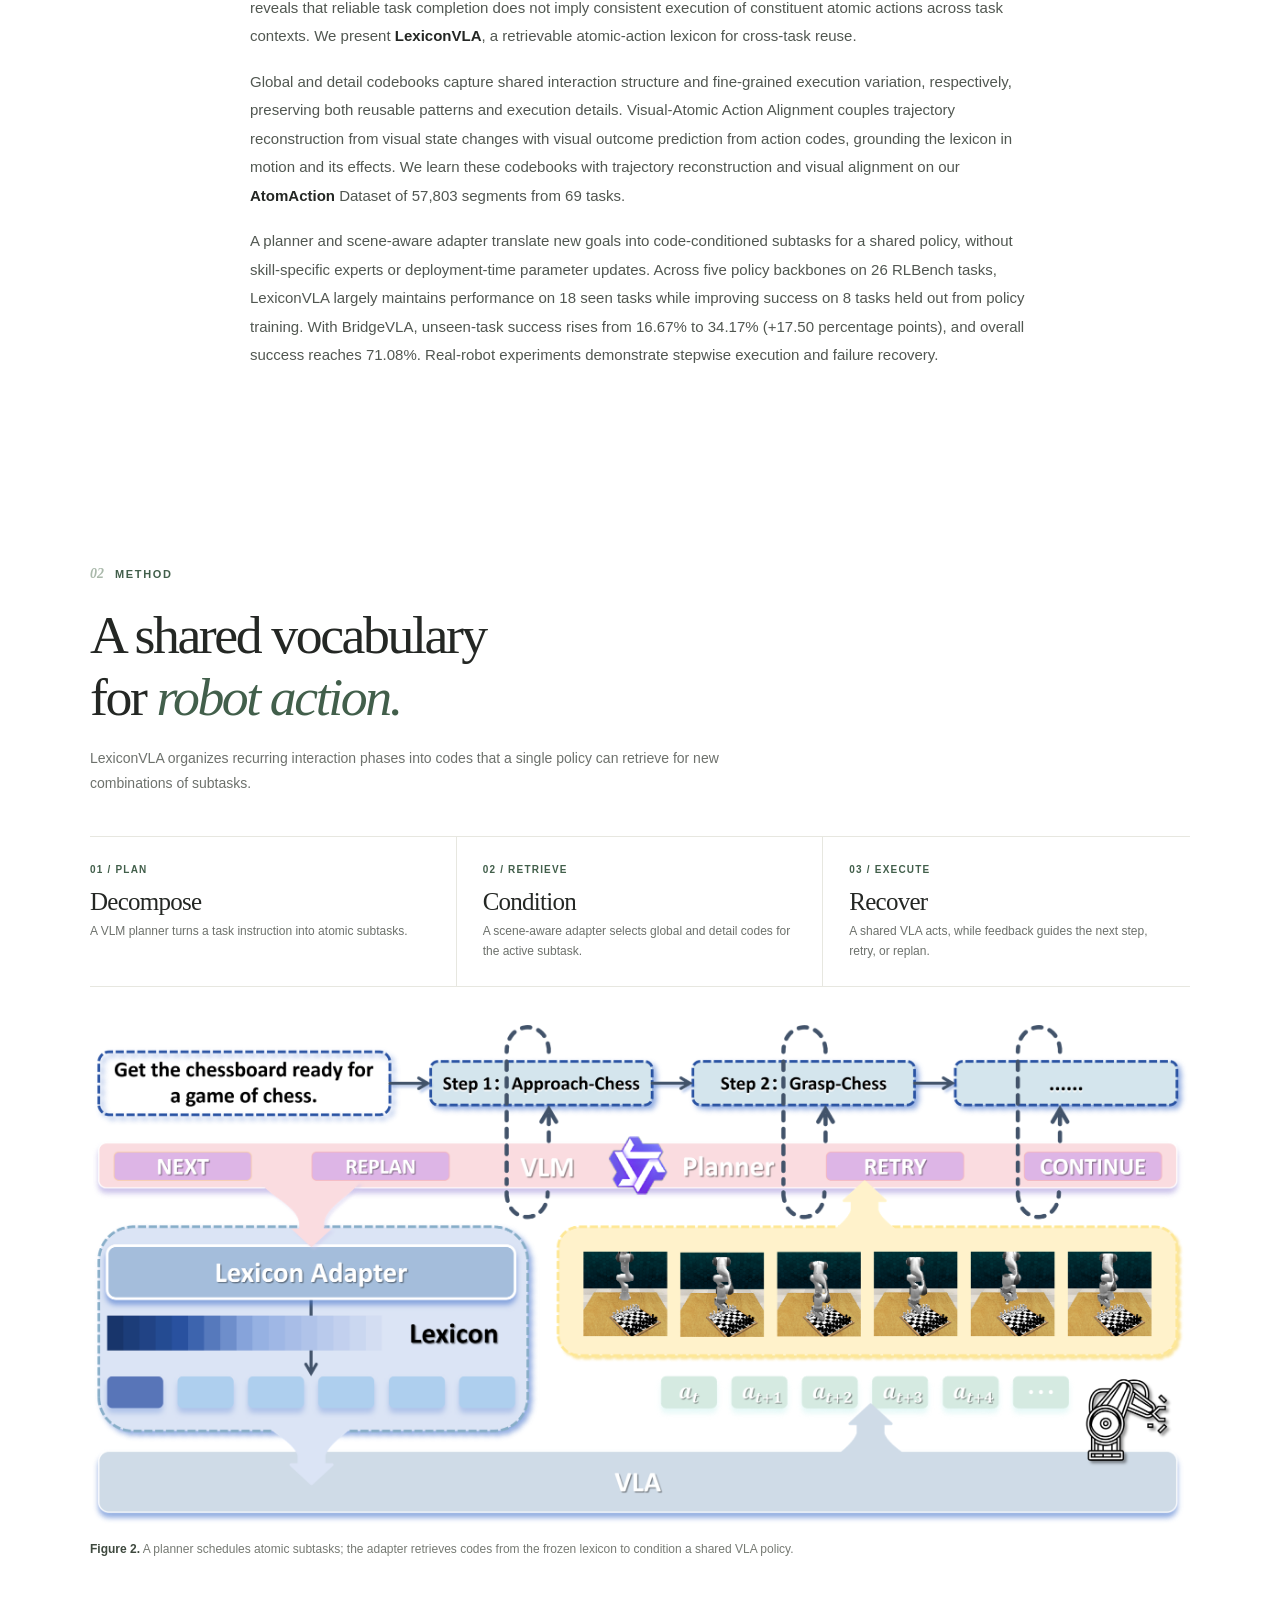
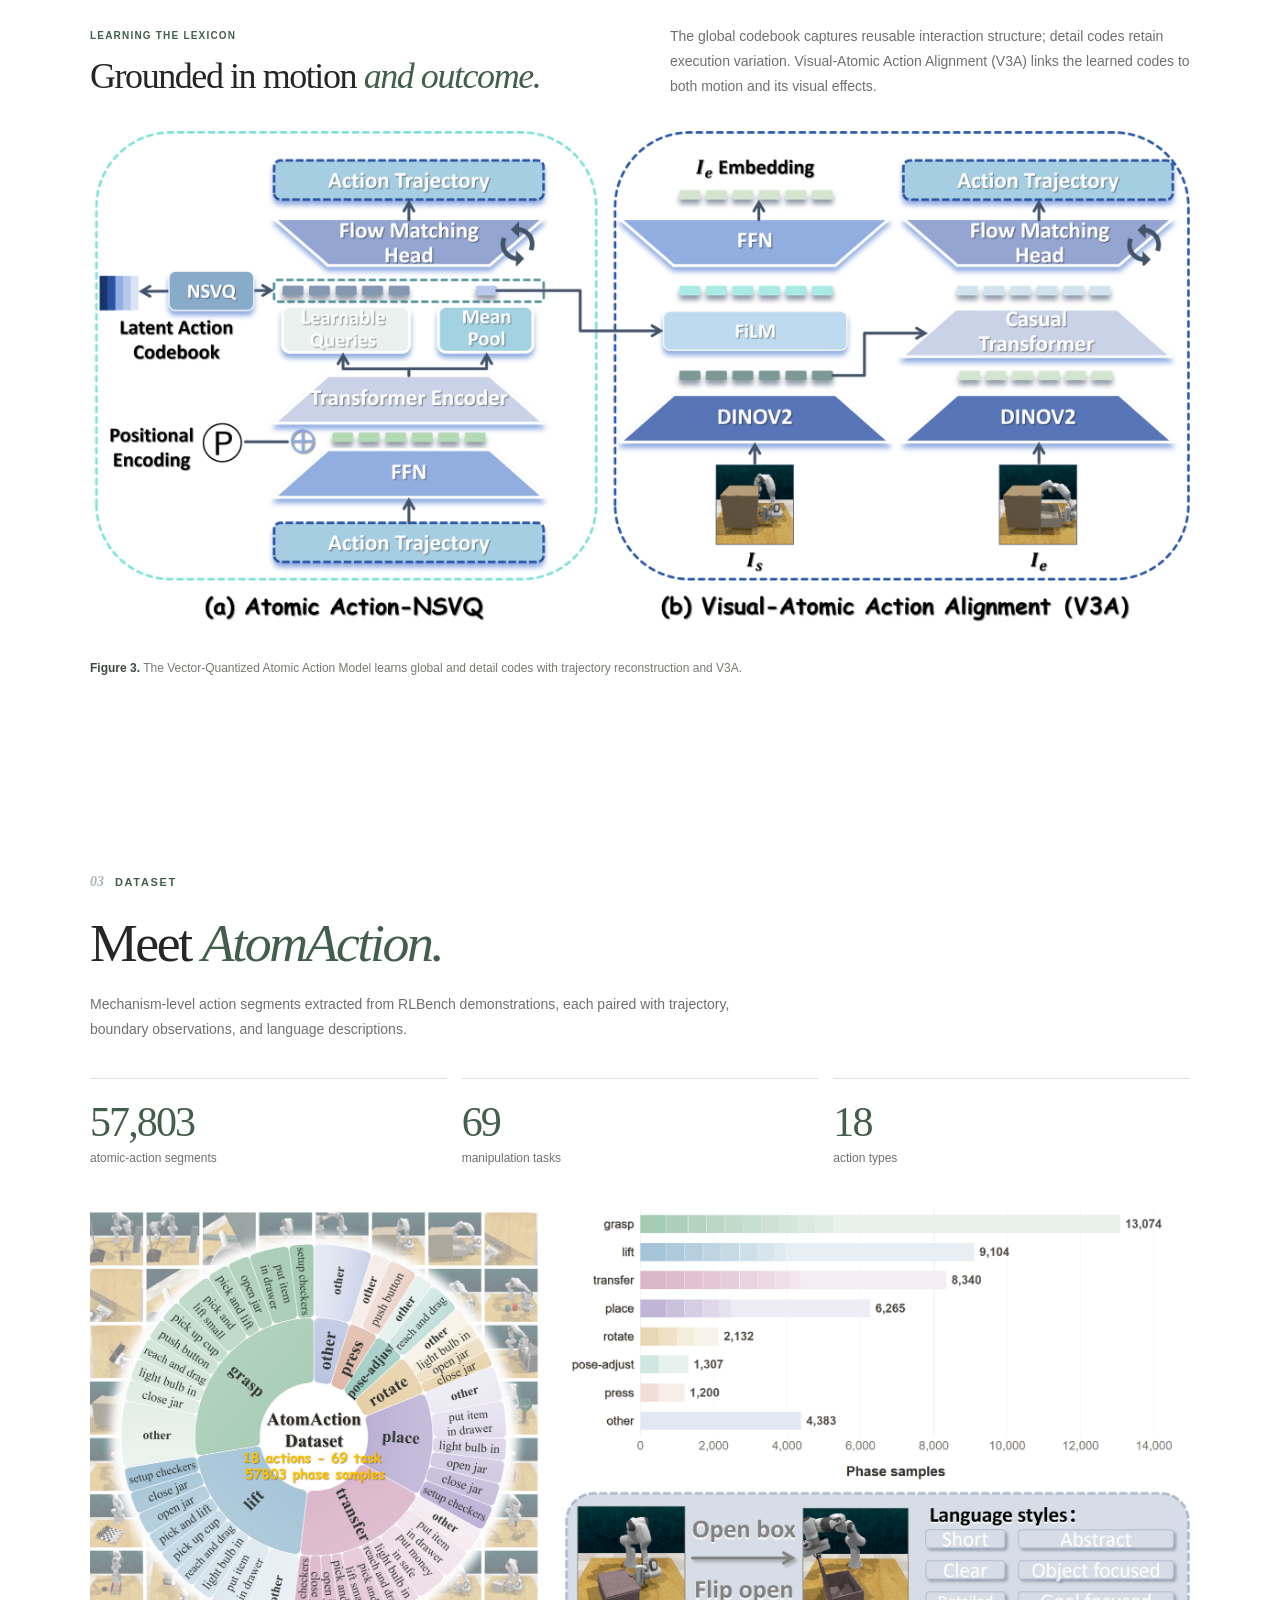
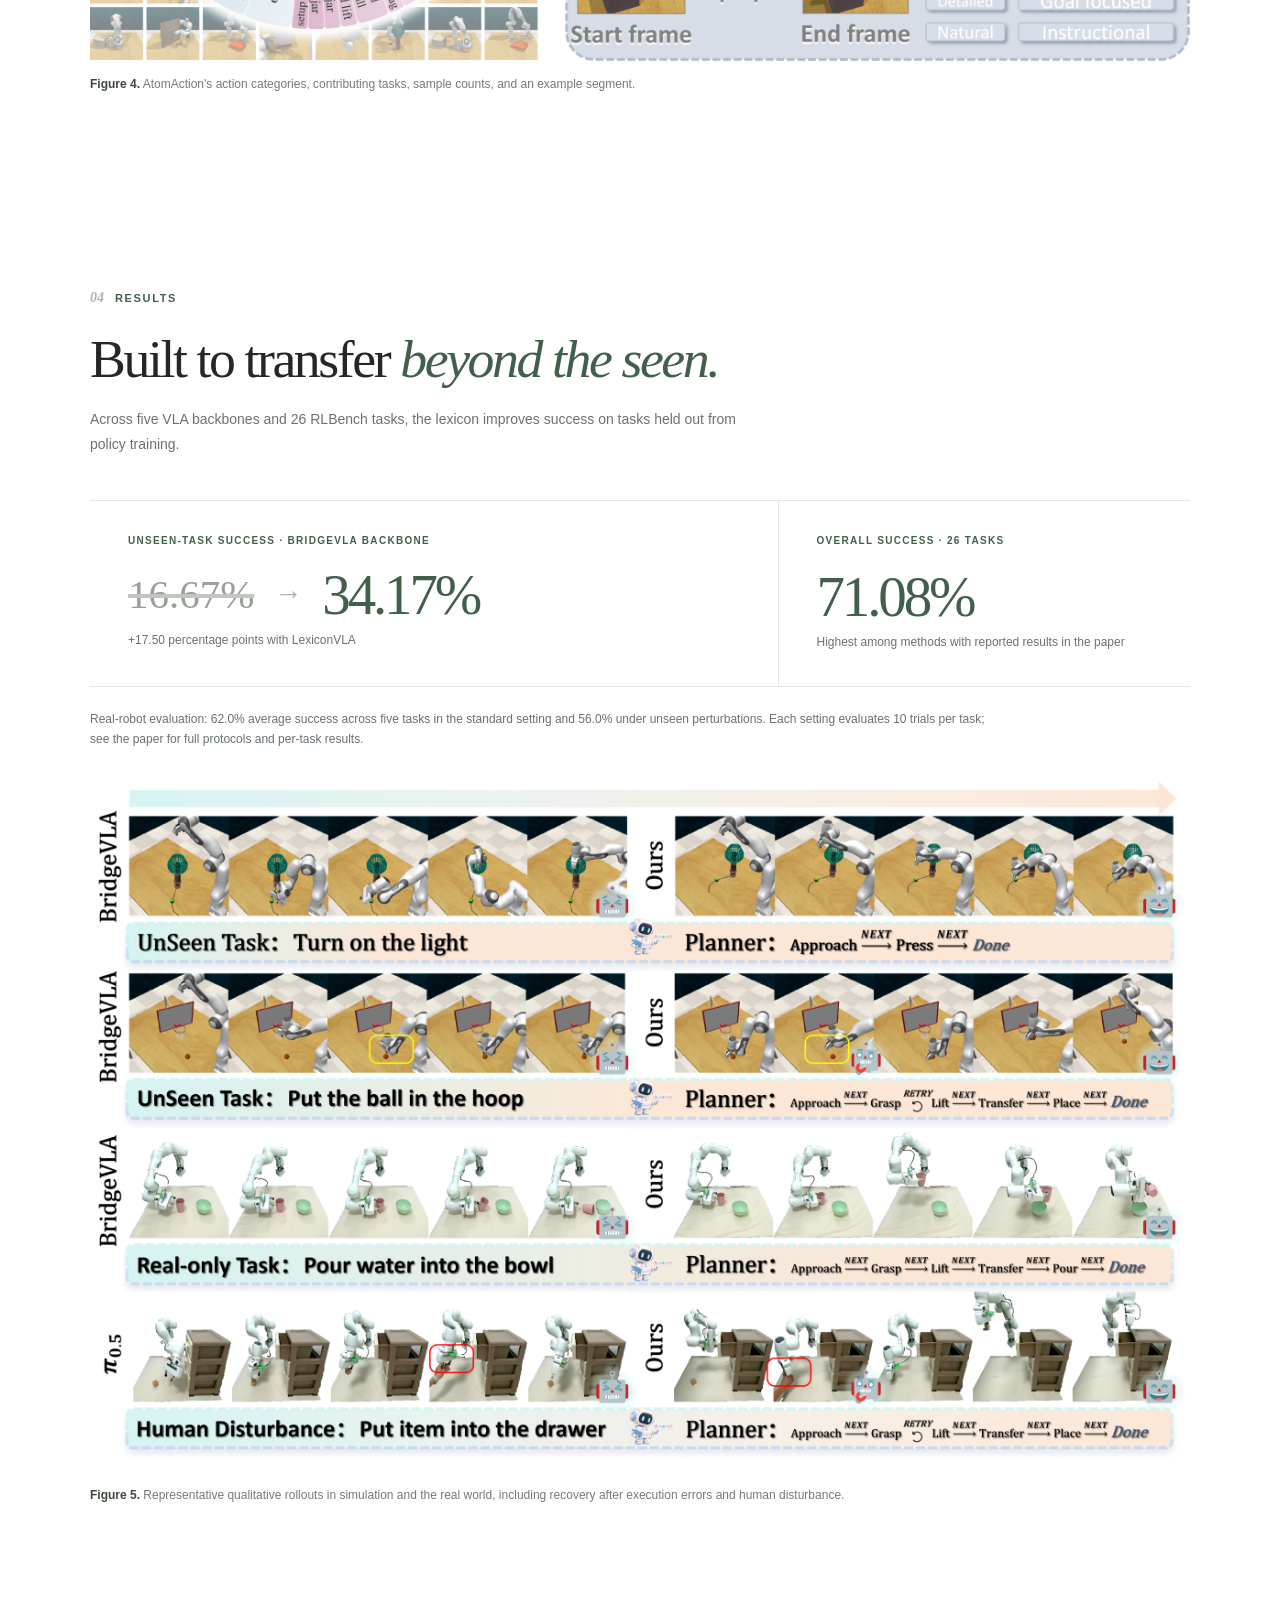
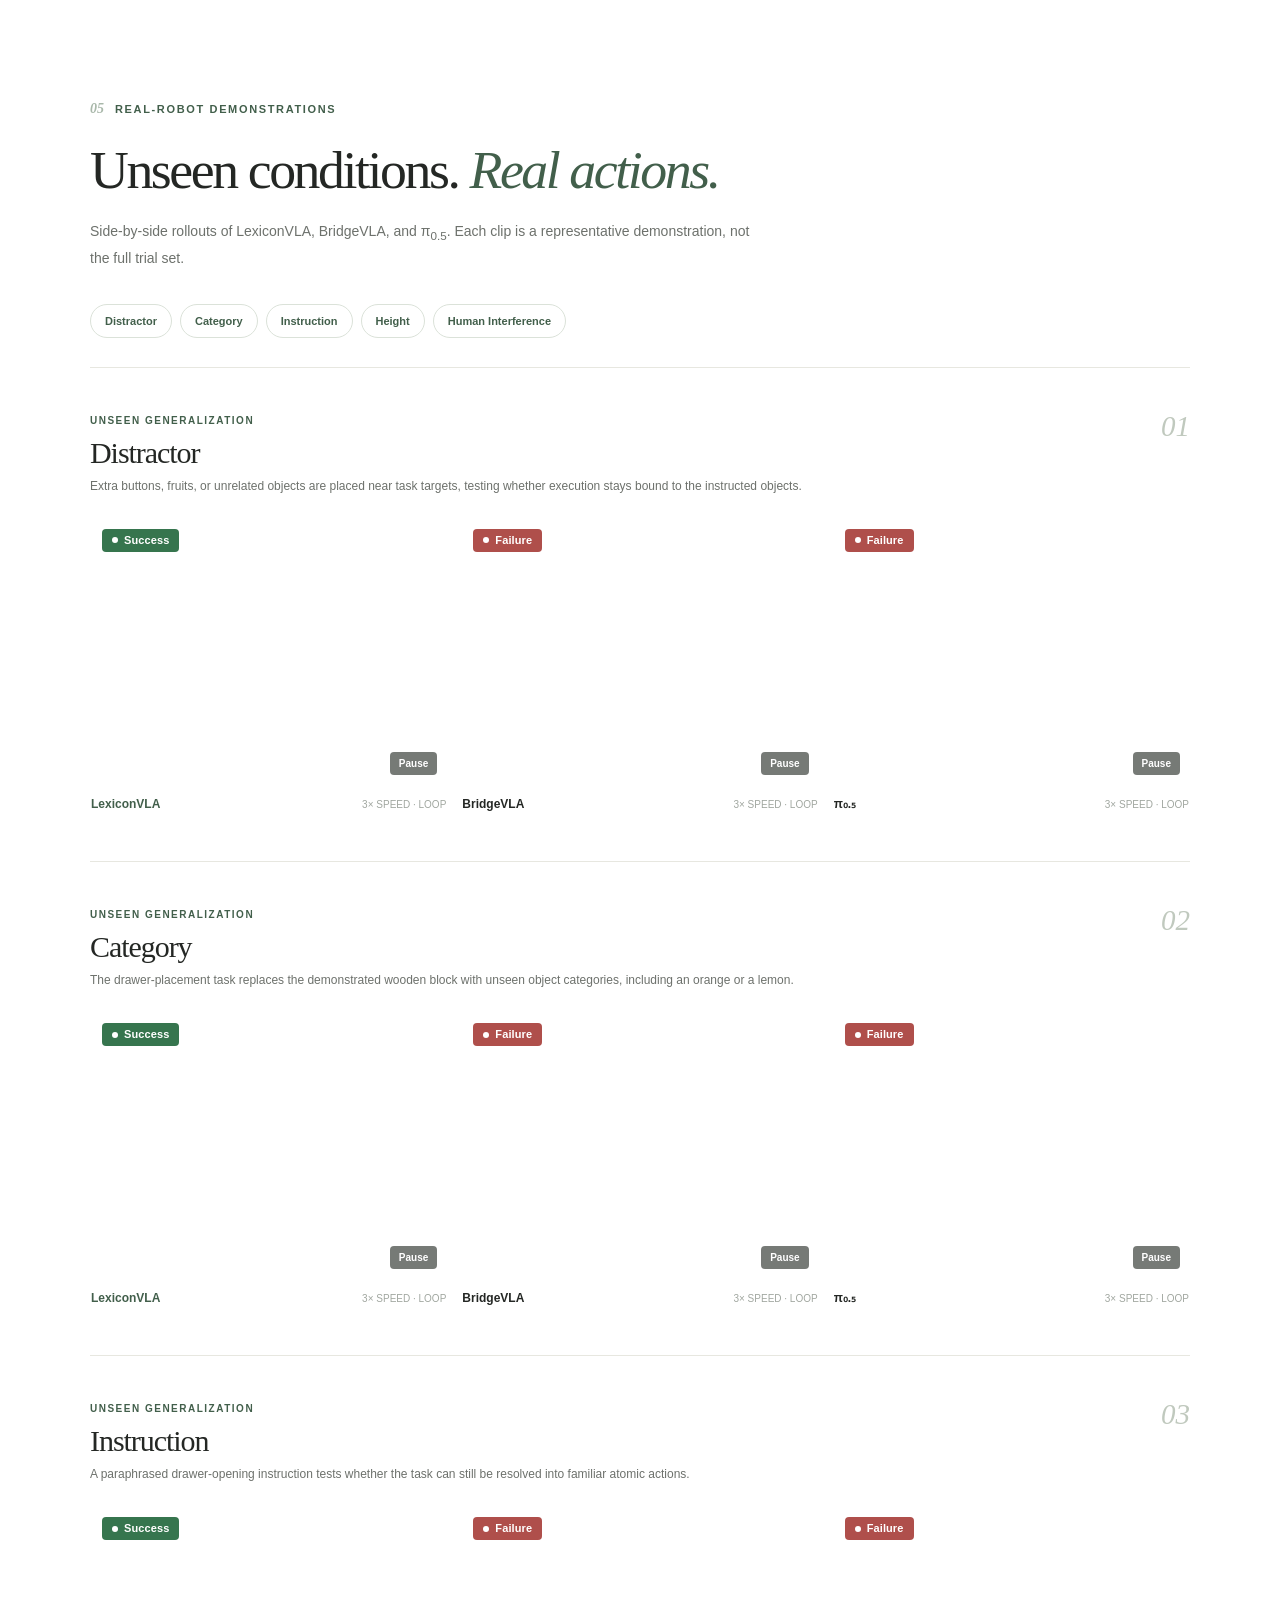
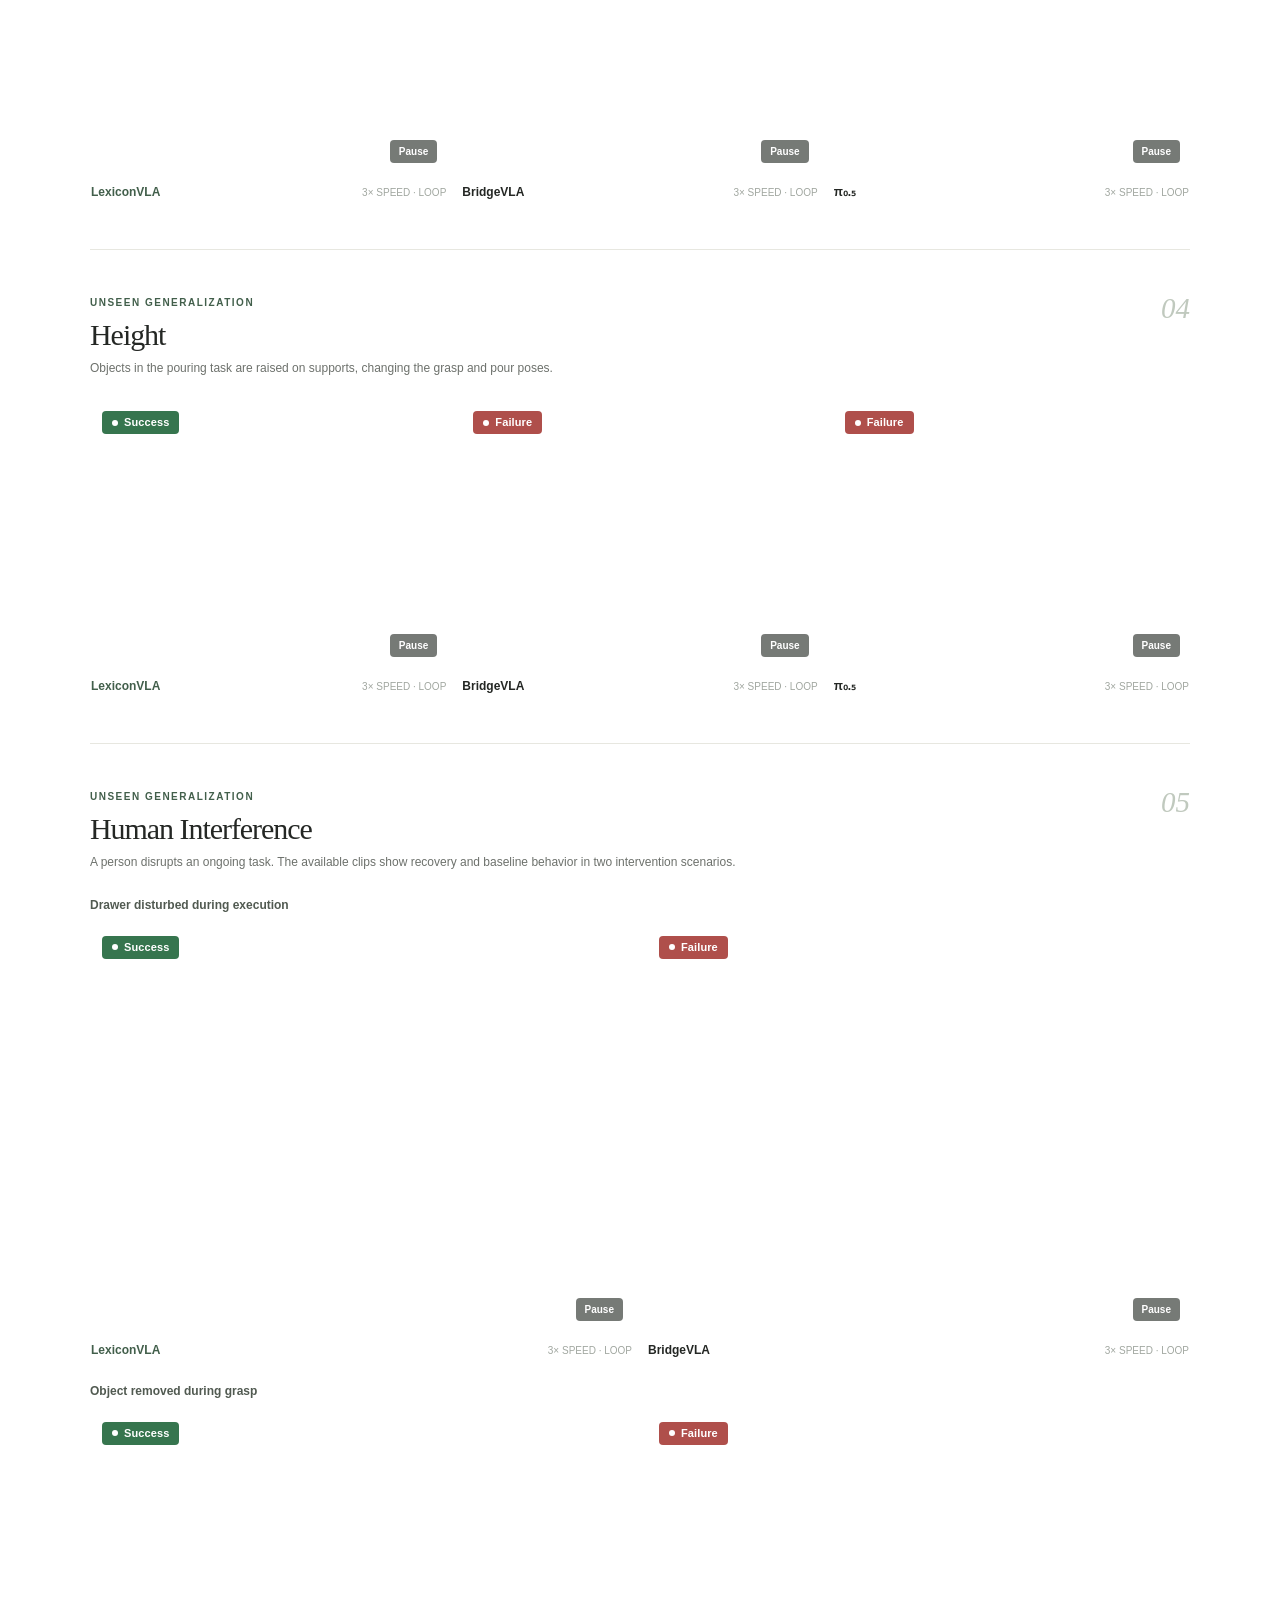
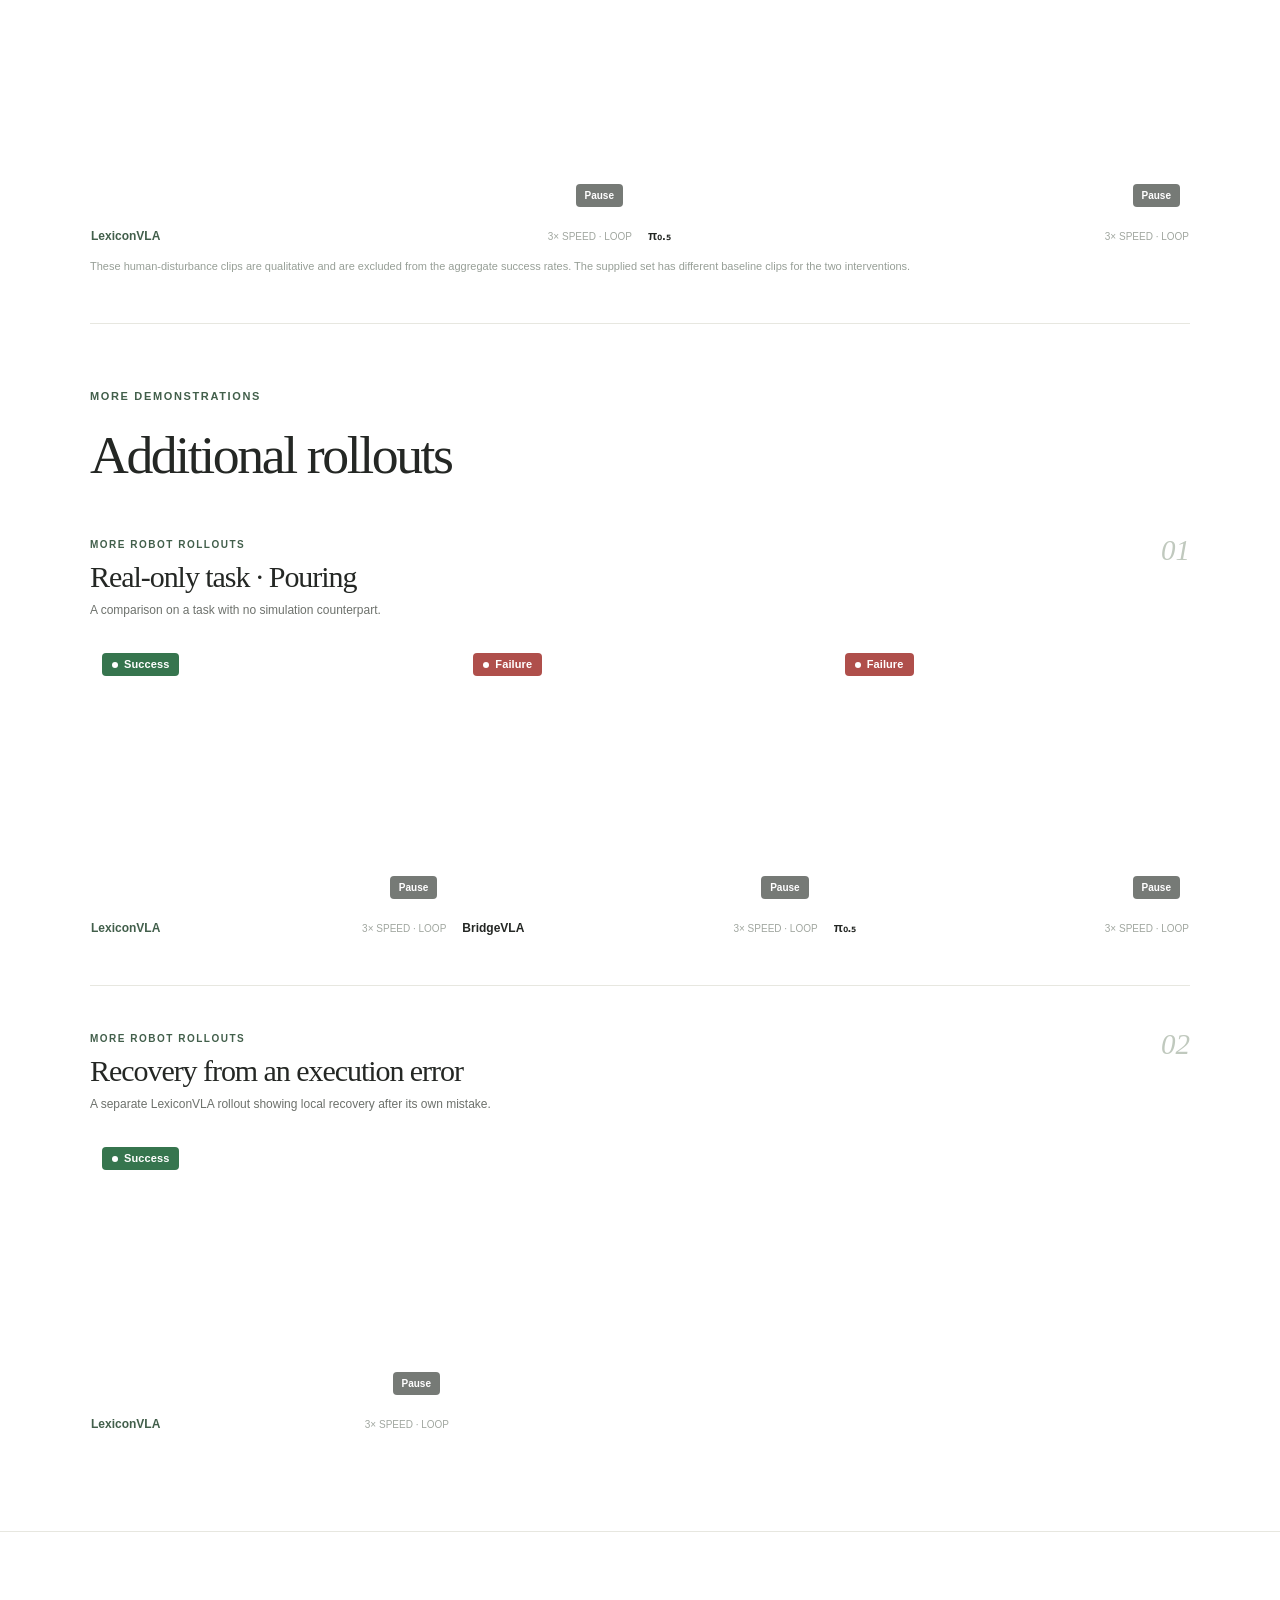
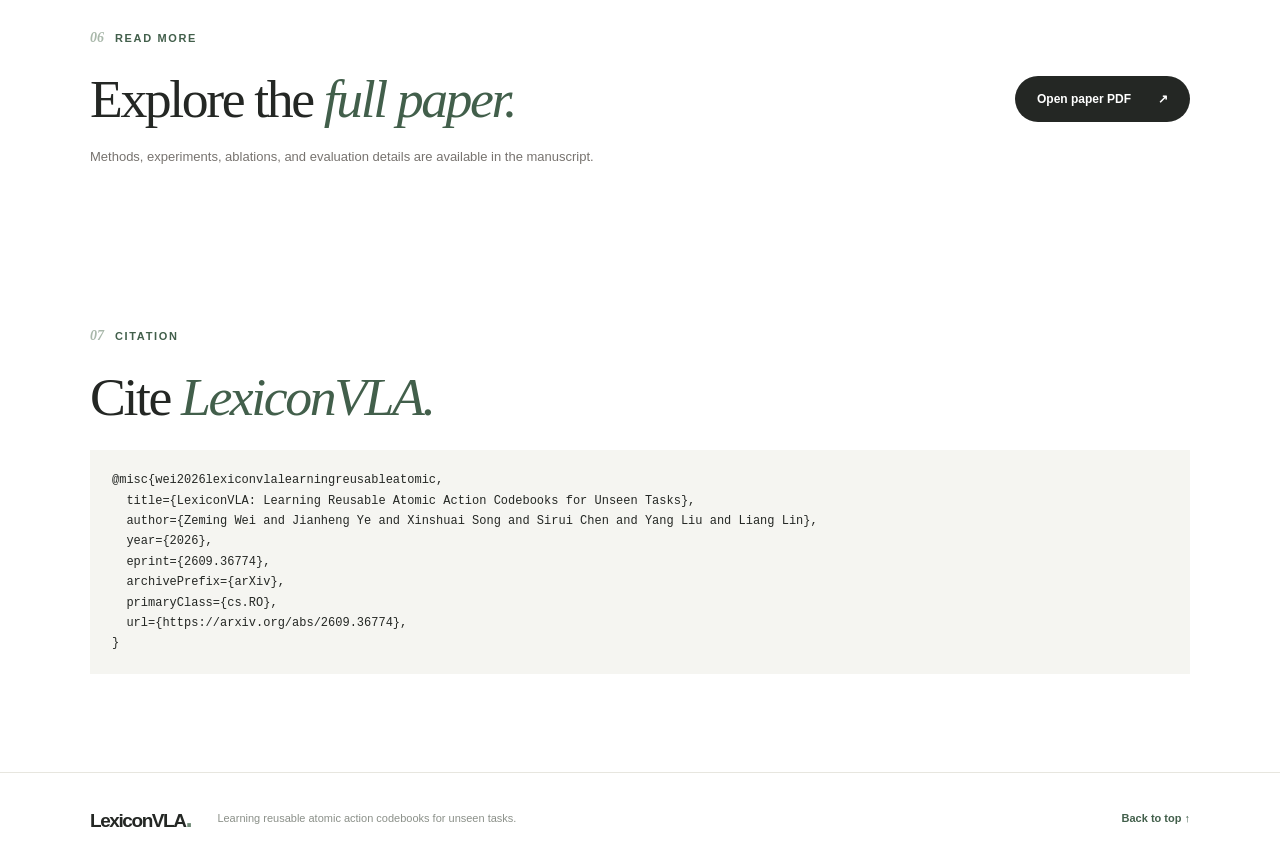
==== commit 29ea9e86: "Add BibTeX citation to project pages" ====
--- a/index.html
+++ b/index.html
@@ -77,6 +77,16 @@
     <section class="section demos-section" id="demos" aria-labelledby="demos-title"><div class="container"><div class="section-intro"><div class="section-label"><span>05</span> Real-robot demonstrations</div><h2 id="demos-title" class="section-title">Unseen conditions. <em>Real actions.</em></h2><p>Side-by-side rollouts of LexiconVLA, BridgeVLA, and π<sub>0.5</sub>. Each clip is a representative demonstration, not the full trial set.</p></div><div class="demo-index" aria-label="Jump to a generalization experiment"><a href="#demo-distractor">Distractor</a><a href="#demo-category">Category</a><a href="#demo-instruction">Instruction</a><a href="#demo-height">Height</a><a href="#demo-human">Human Interference</a></div><div id="demo-sections"></div></div></section>
 
     <section class="section paper-end"><div class="container end-inner"><div><div class="section-label"><span>06</span> Read more</div><h2 class="section-title">Explore the <em>full paper.</em></h2><p>Methods, experiments, ablations, and evaluation details are available in the manuscript.</p></div><a class="end-button" href="https://arxiv.org/pdf/2609.36774" target="_blank" rel="noopener">Open paper PDF <span aria-hidden="true">↗</span></a></div></section>
+
+    <section class="section citation-section" id="citation" aria-labelledby="citation-title"><div class="container"><div class="section-label"><span>07</span> Citation</div><h2 id="citation-title" class="section-title">Cite <em>LexiconVLA.</em></h2><pre><code>@misc{wei2026lexiconvlalearningreusableatomic,
+  title={LexiconVLA: Learning Reusable Atomic Action Codebooks for Unseen Tasks},
+  author={Zeming Wei and Jianheng Ye and Xinshuai Song and Sirui Chen and Yang Liu and Liang Lin},
+  year={2026},
+  eprint={2609.36774},
+  archivePrefix={arXiv},
+  primaryClass={cs.RO},
+  url={https://arxiv.org/abs/2609.36774},
+}</code></pre></div></section>
   </main>
   <footer class="site-footer"><div class="container footer-inner"><a class="wordmark" href="#top">Lexicon<span>VLA</span><span class="wordmark-dot">.</span></a><p>Learning reusable atomic action codebooks for unseen tasks.</p><a href="#top">Back to top ↑</a></div></footer>
 </body>
--- a/styles.css
+++ b/styles.css
@@ -146,6 +146,9 @@
 .paper-end p { color: #77736f; font-size: 13px; line-height: 1.7; margin: 15px 0 0; }
 .end-button { flex: none; display: inline-flex; align-items: center; gap: 27px; border-radius: 100px; color: #fff; background: var(--ink); padding: 16px 22px; font-size: 12px; font-weight: 700; }
 .end-button:hover { background: var(--accent-dark); }
+.citation-section { padding-top: 62px; }
+.citation-section pre { overflow-x: auto; margin: 22px 0 0; padding: 20px 22px; background: #f5f5f1; color: var(--ink); font: 12px/1.7 ui-monospace, SFMono-Regular, Menlo, Consolas, monospace; }
+.citation-section code { font: inherit; }
 .site-footer { background: #fff; border-top: 1px solid #e7e6df; padding: 30px 0; }
 .footer-inner { display: flex; align-items: center; gap: 26px; }
 .footer-inner p { flex: 1; color: #8b9089; font-size: 11px; margin: 0; }
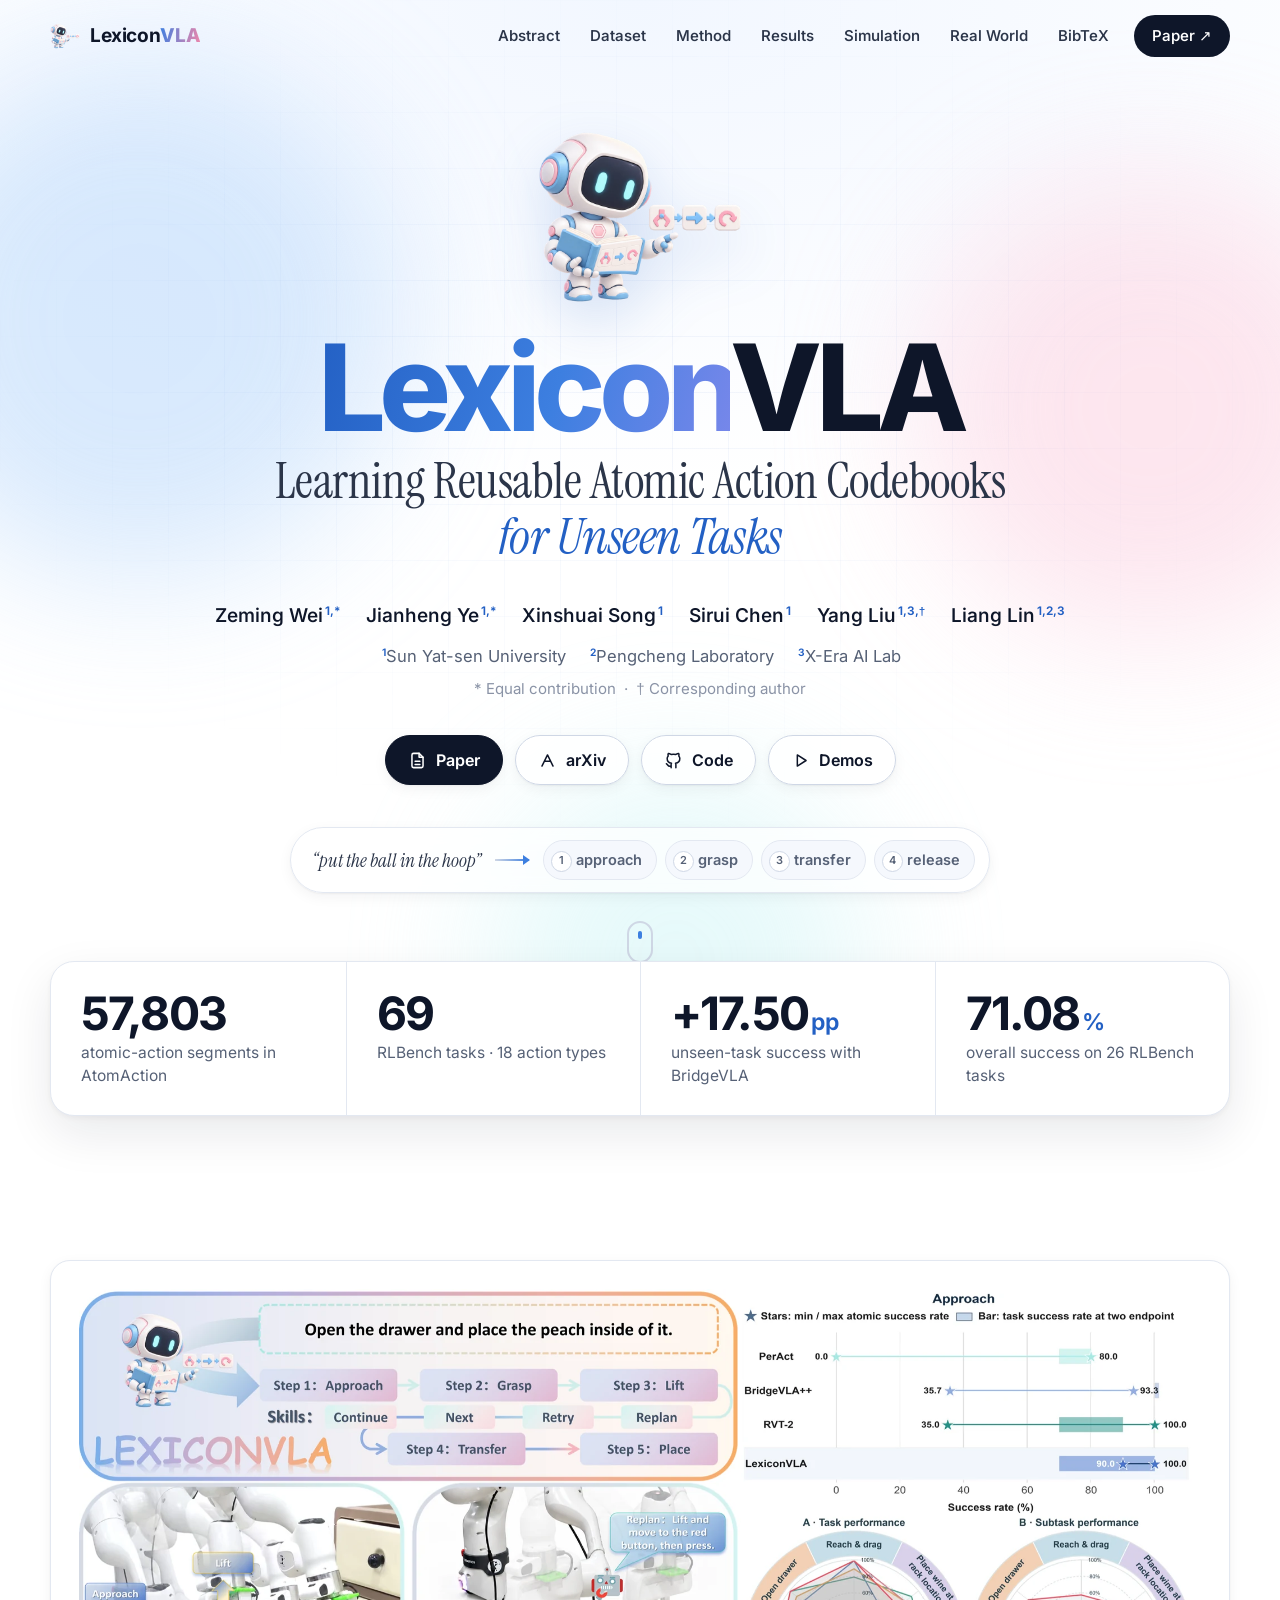
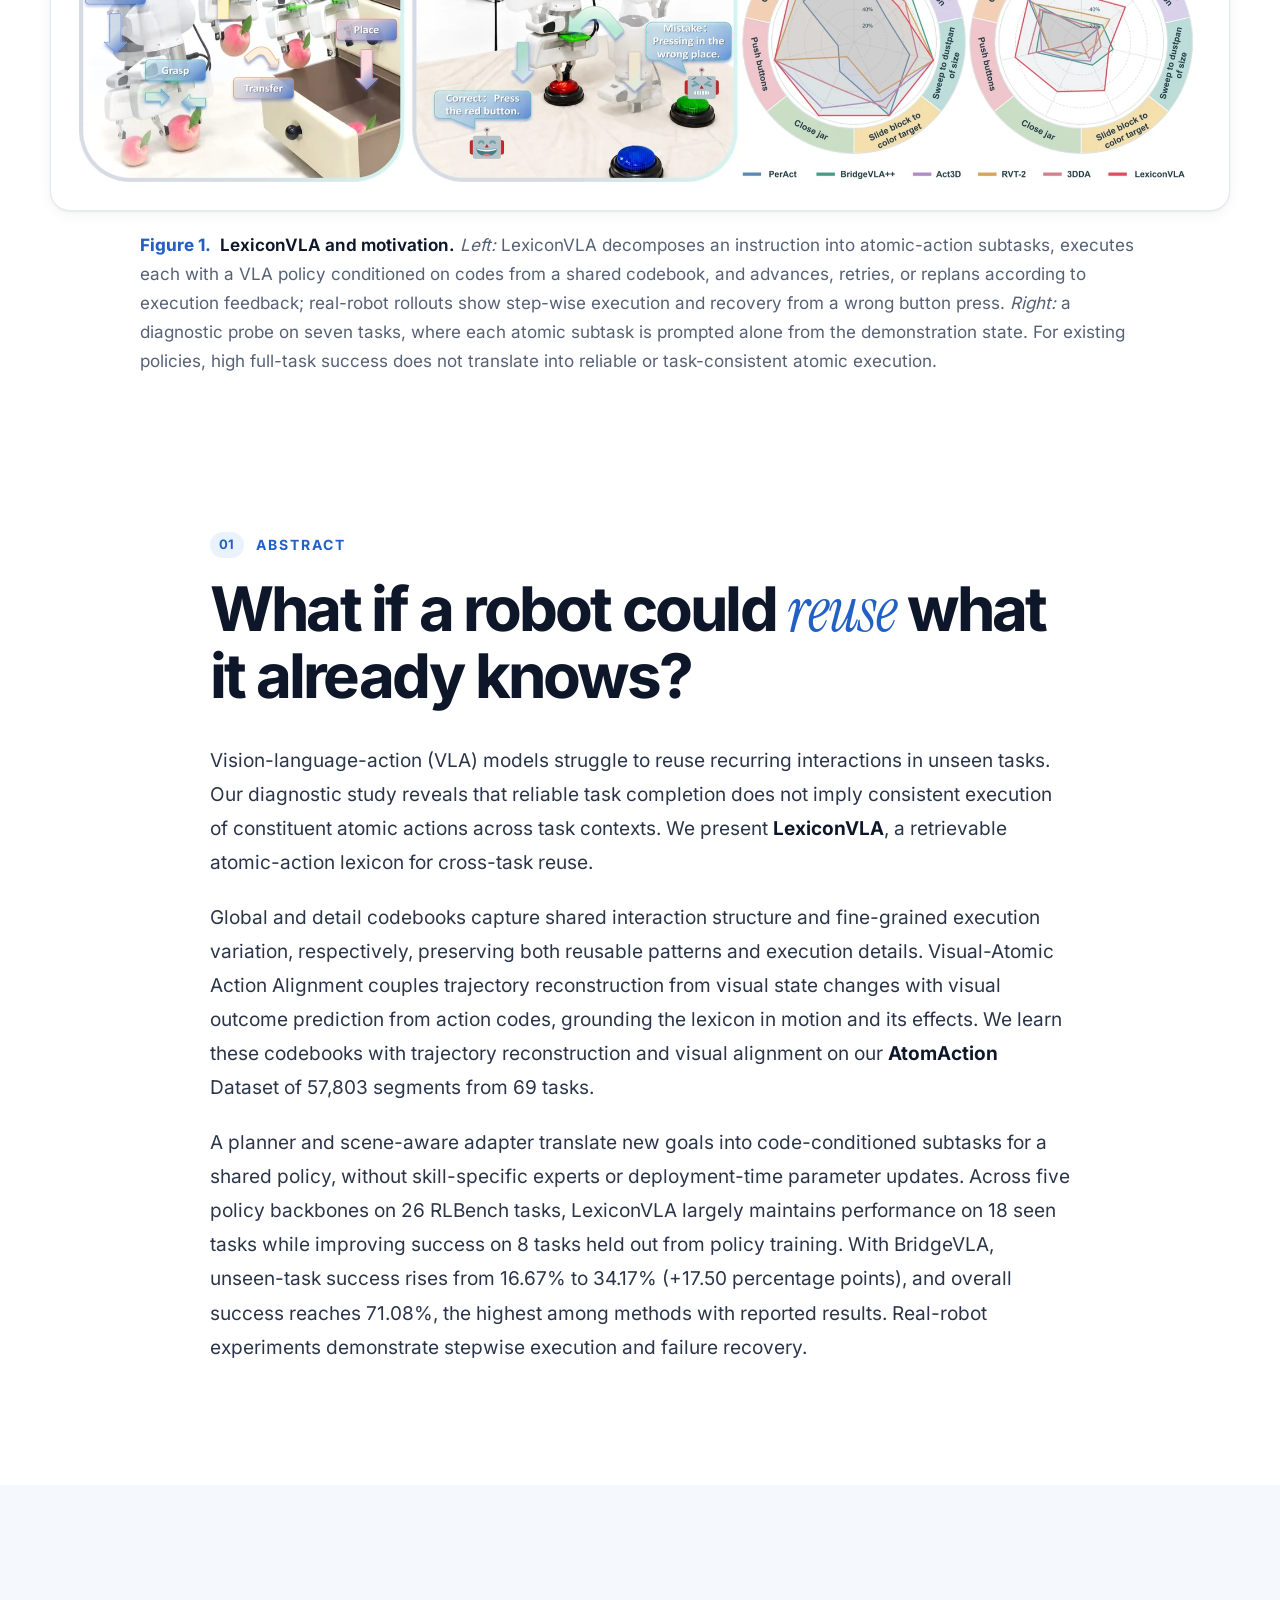
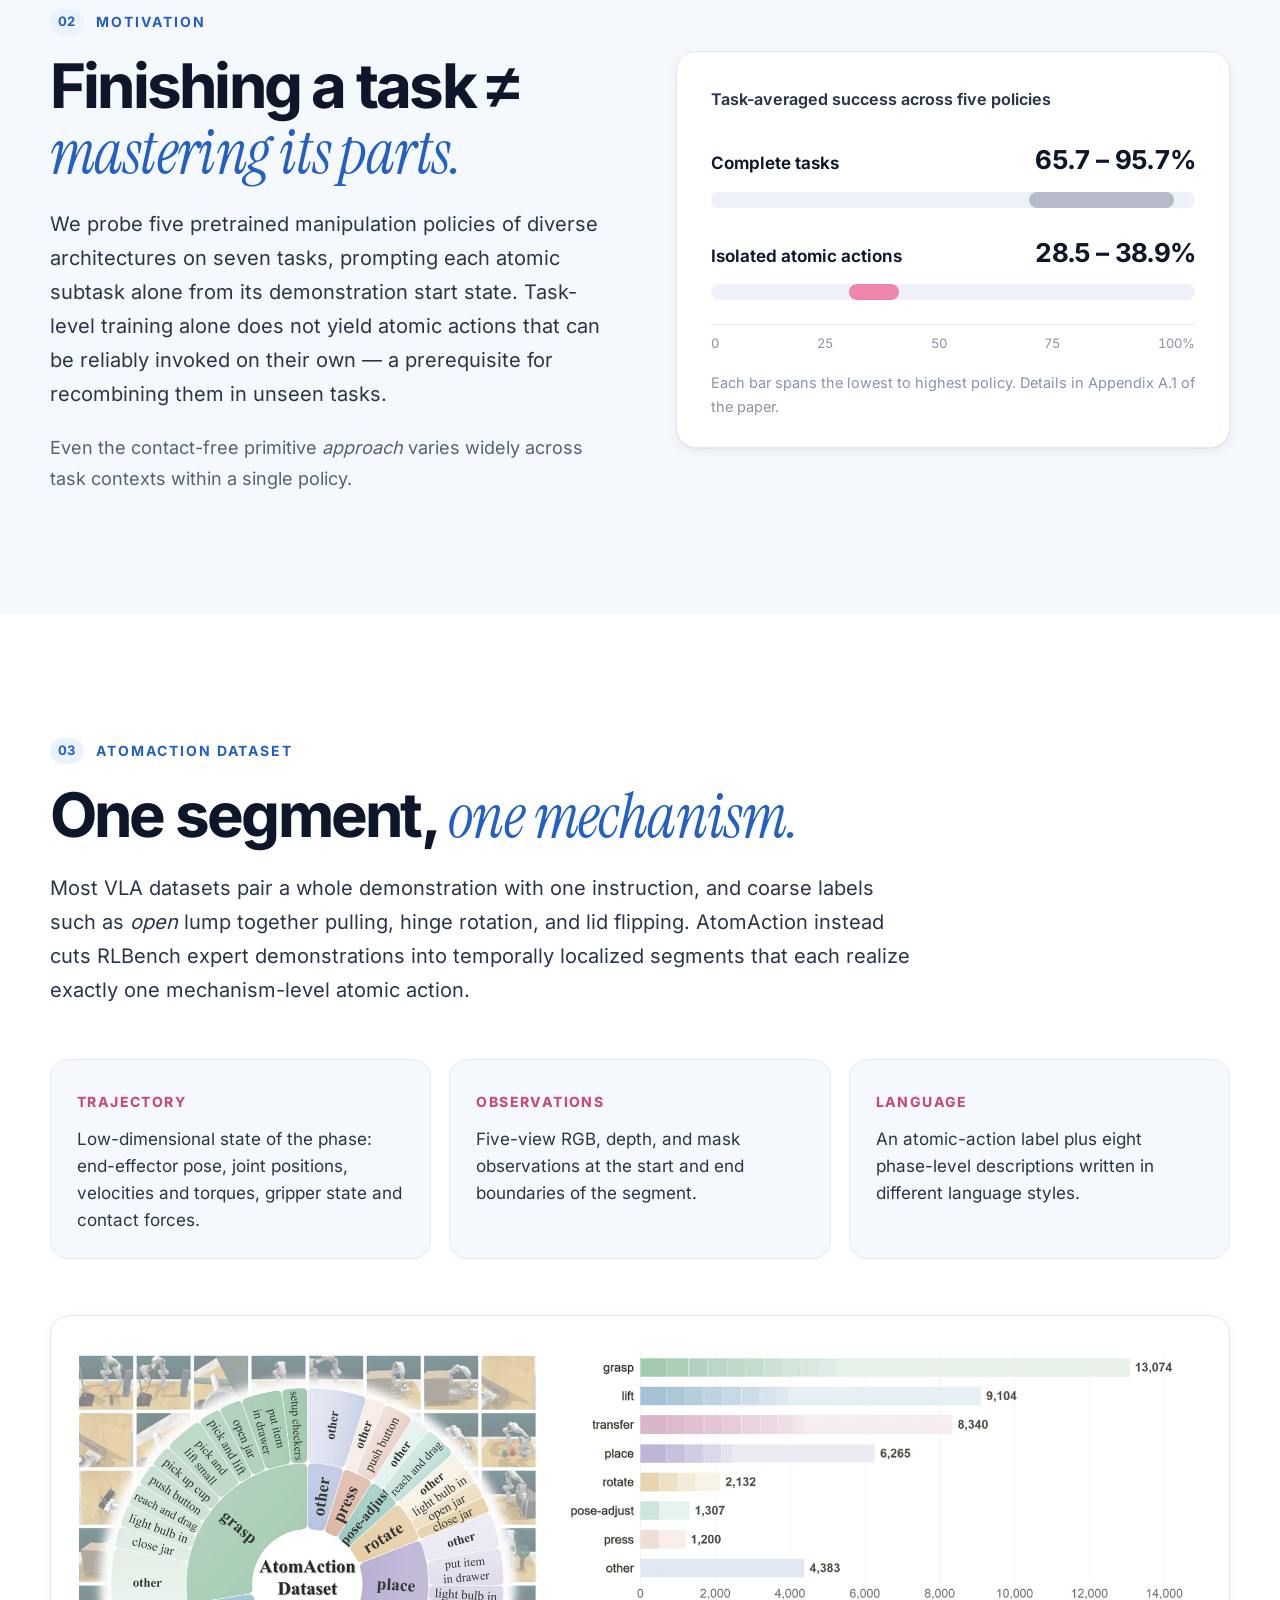
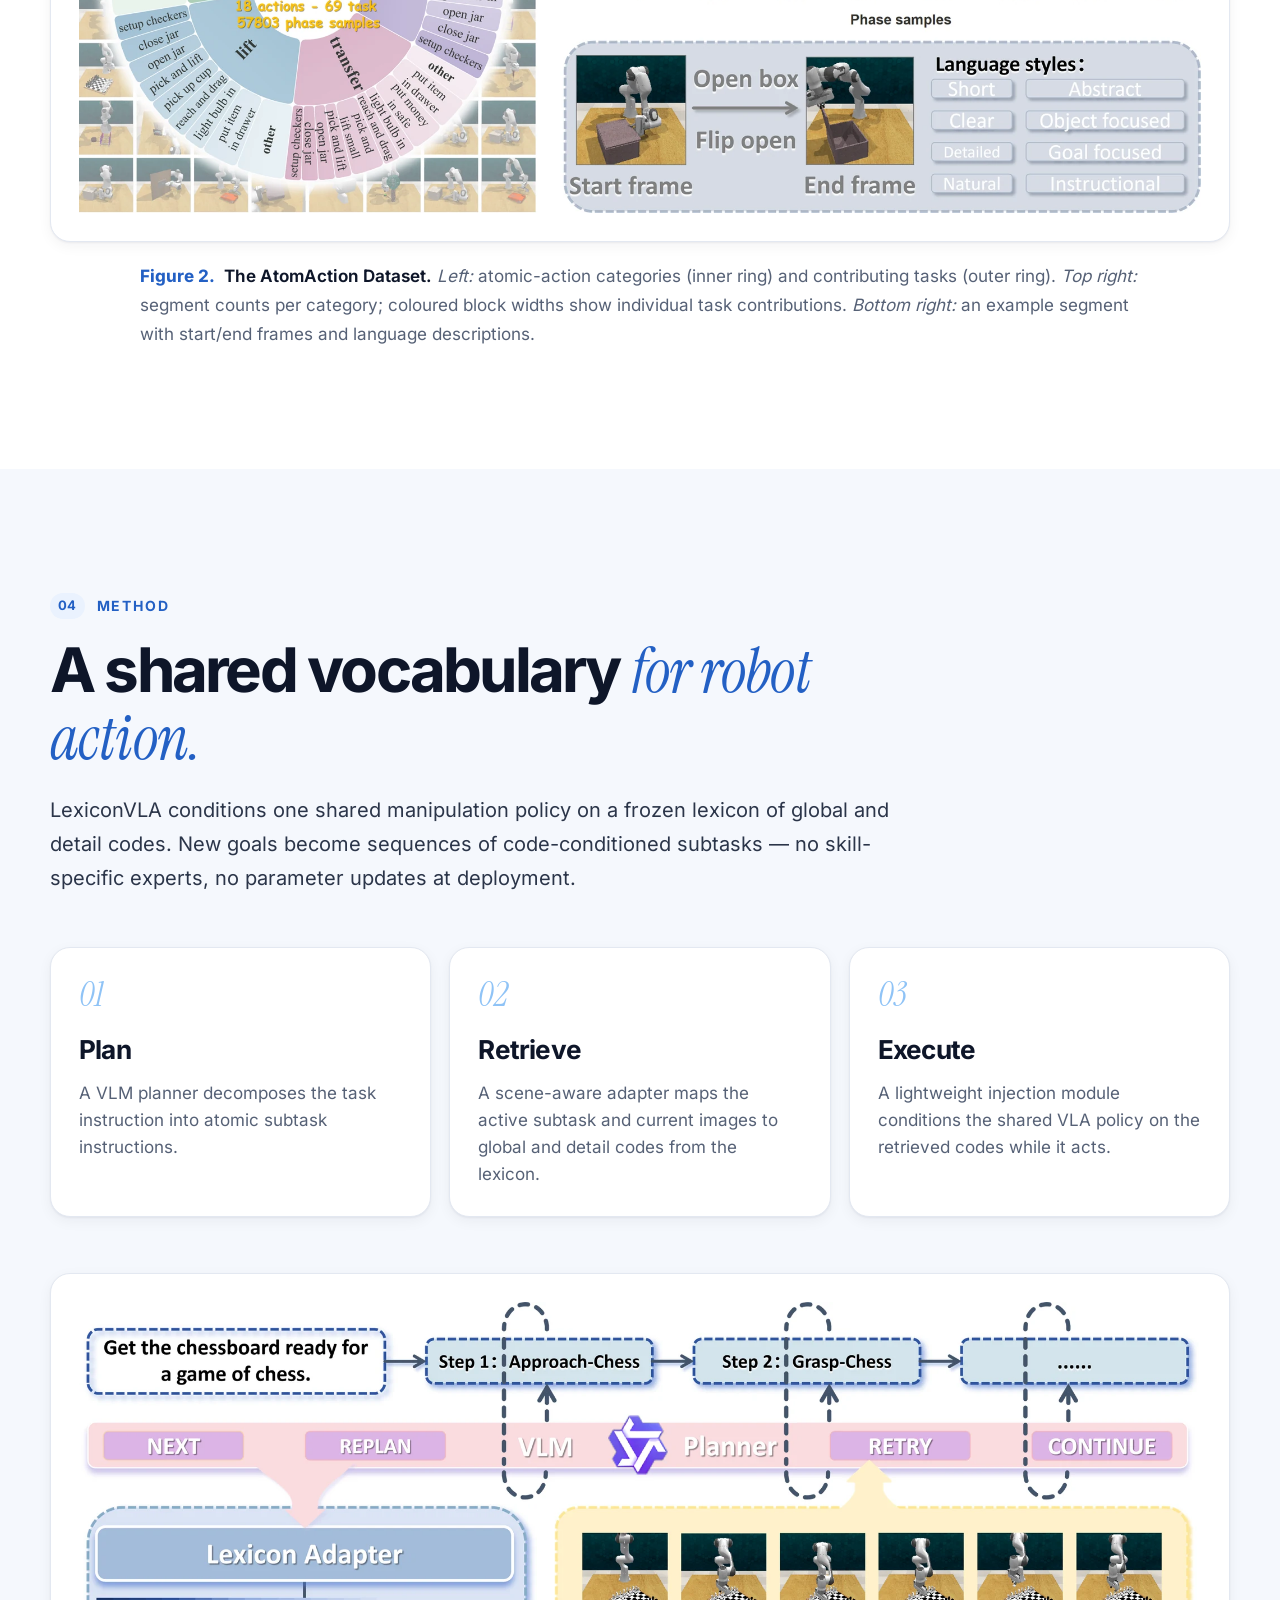
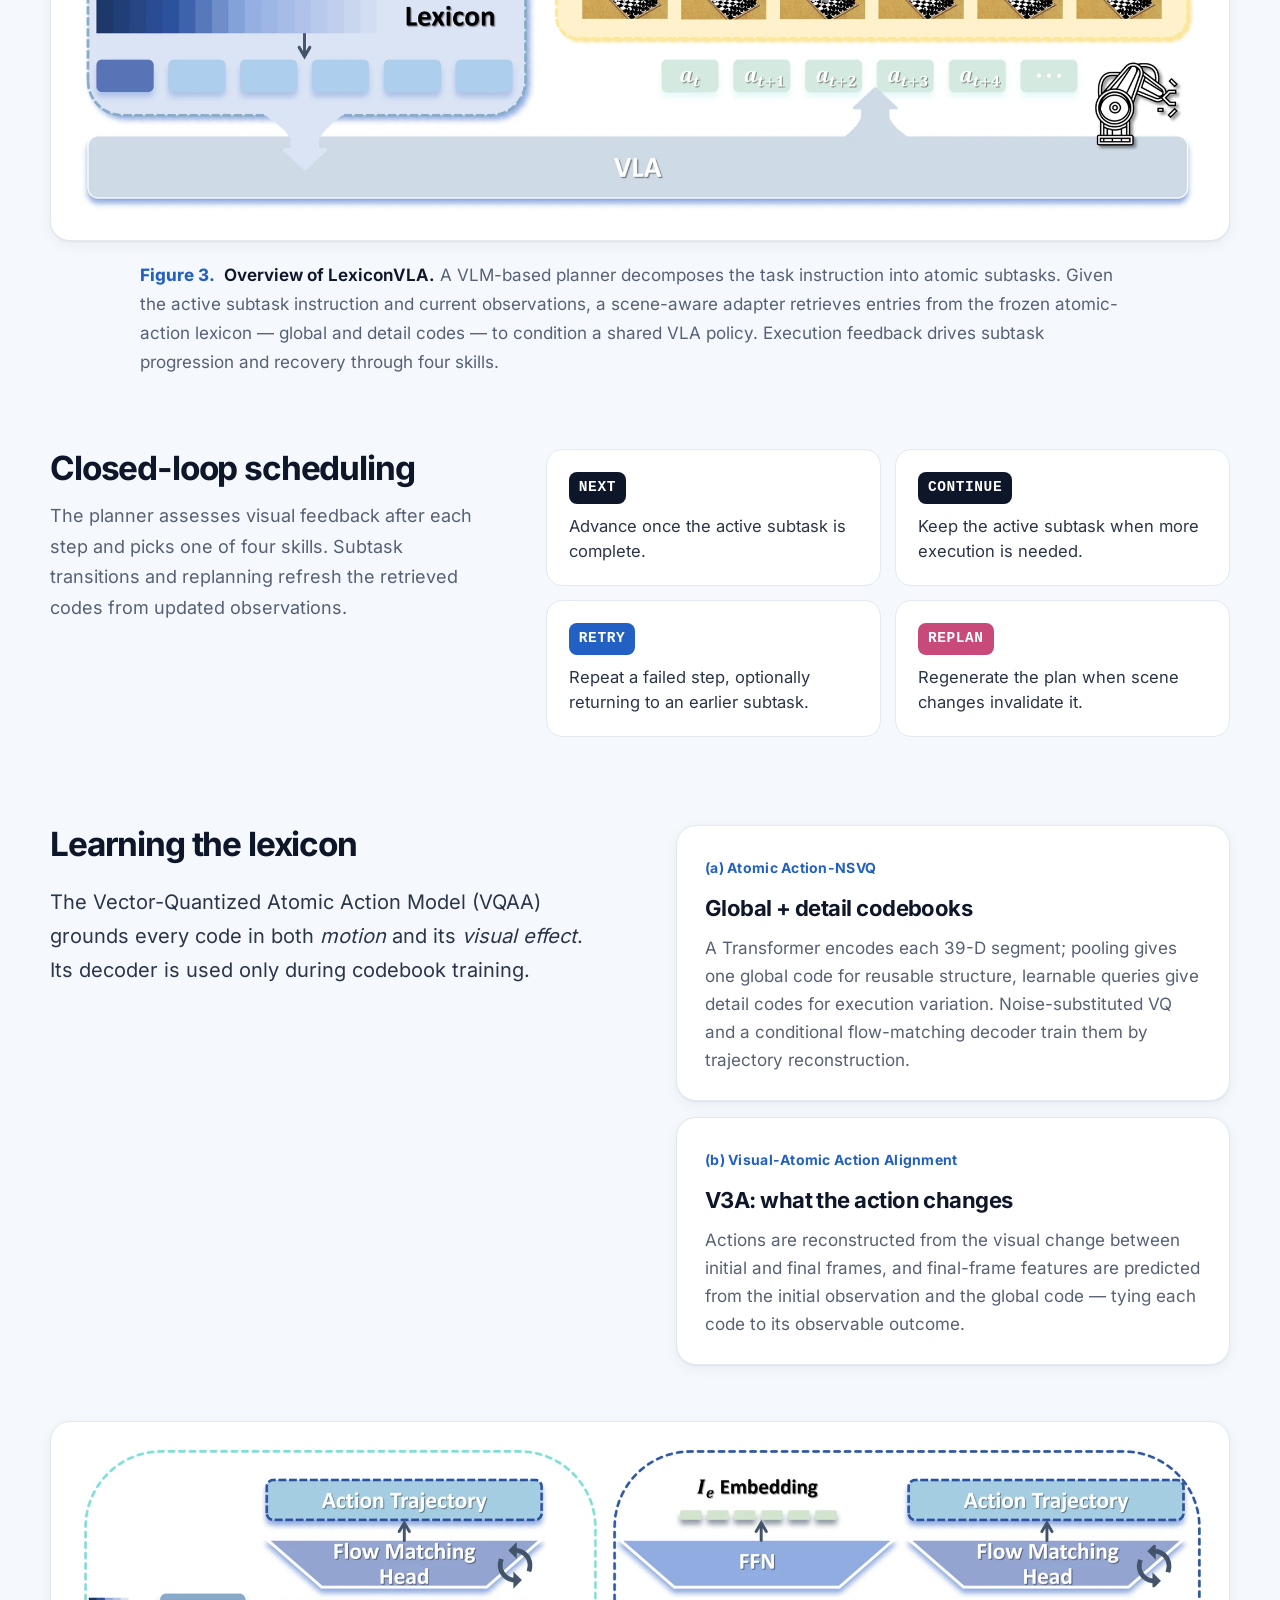
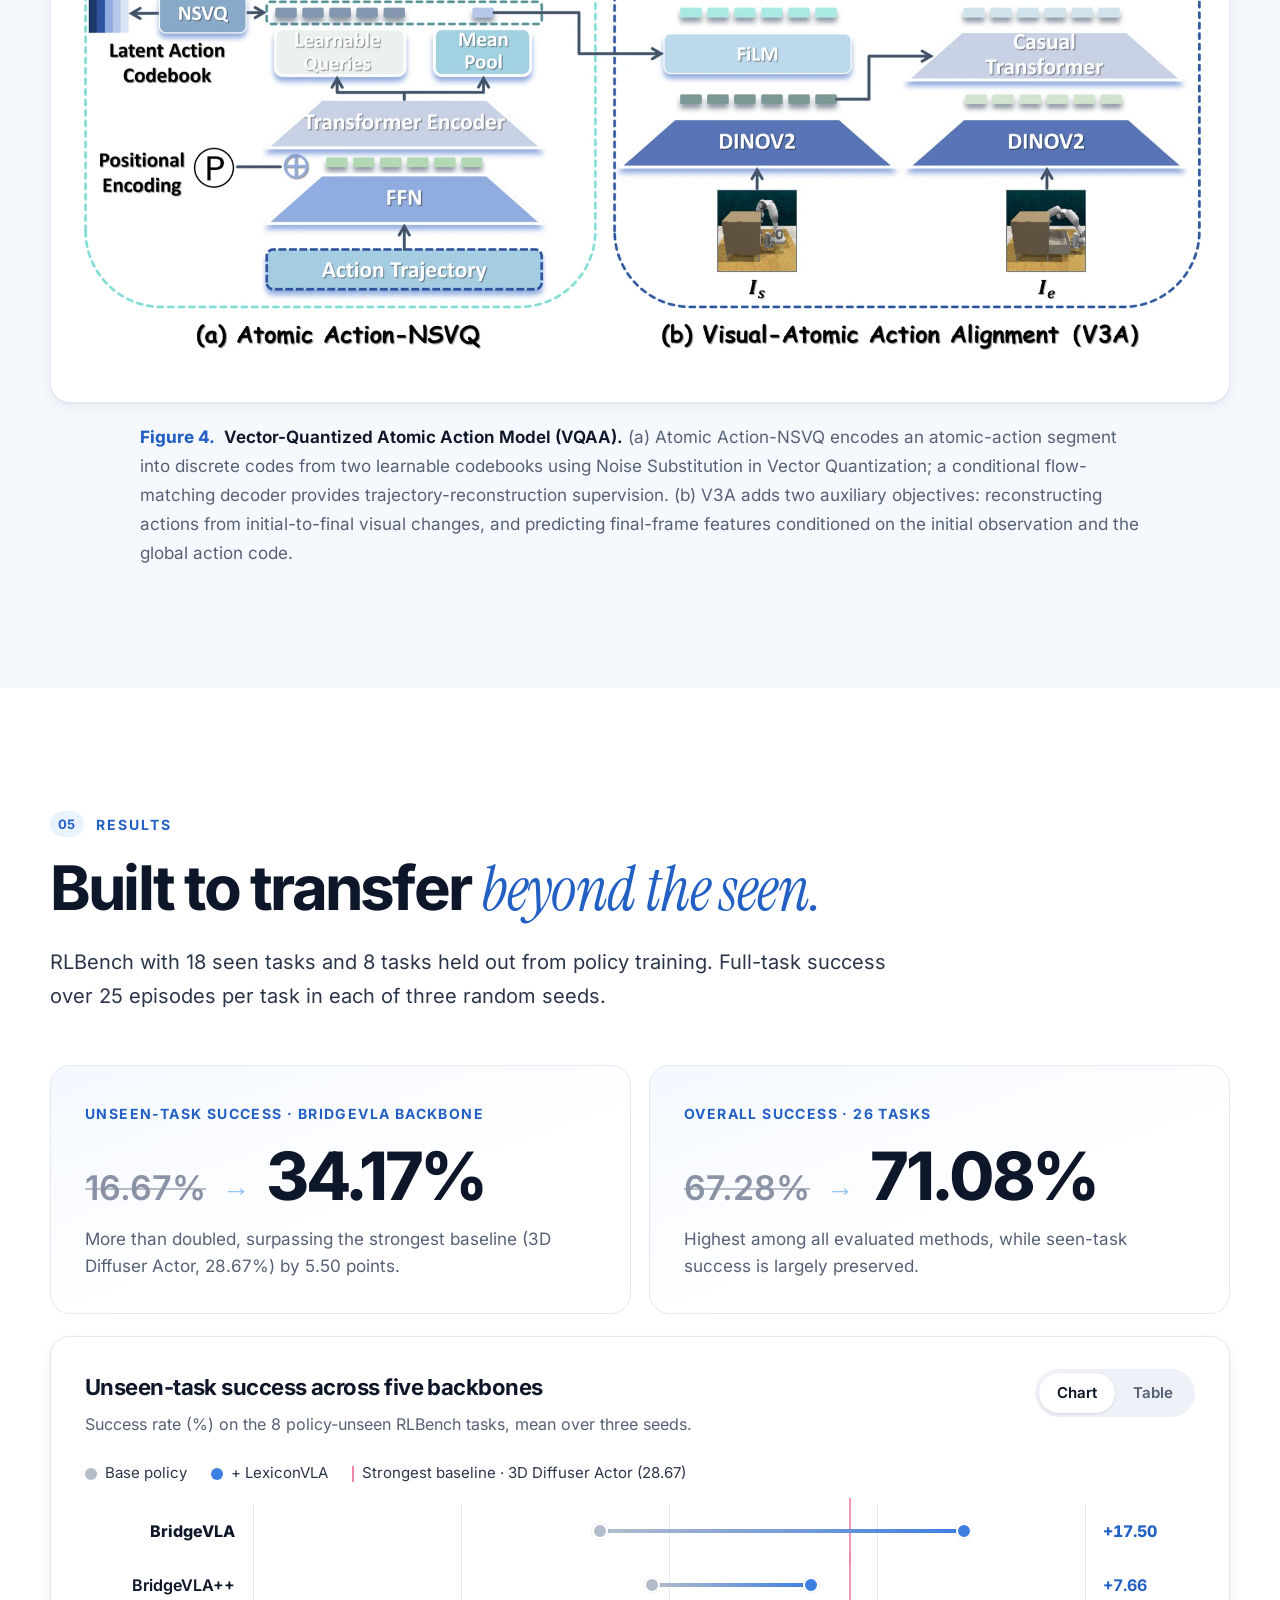
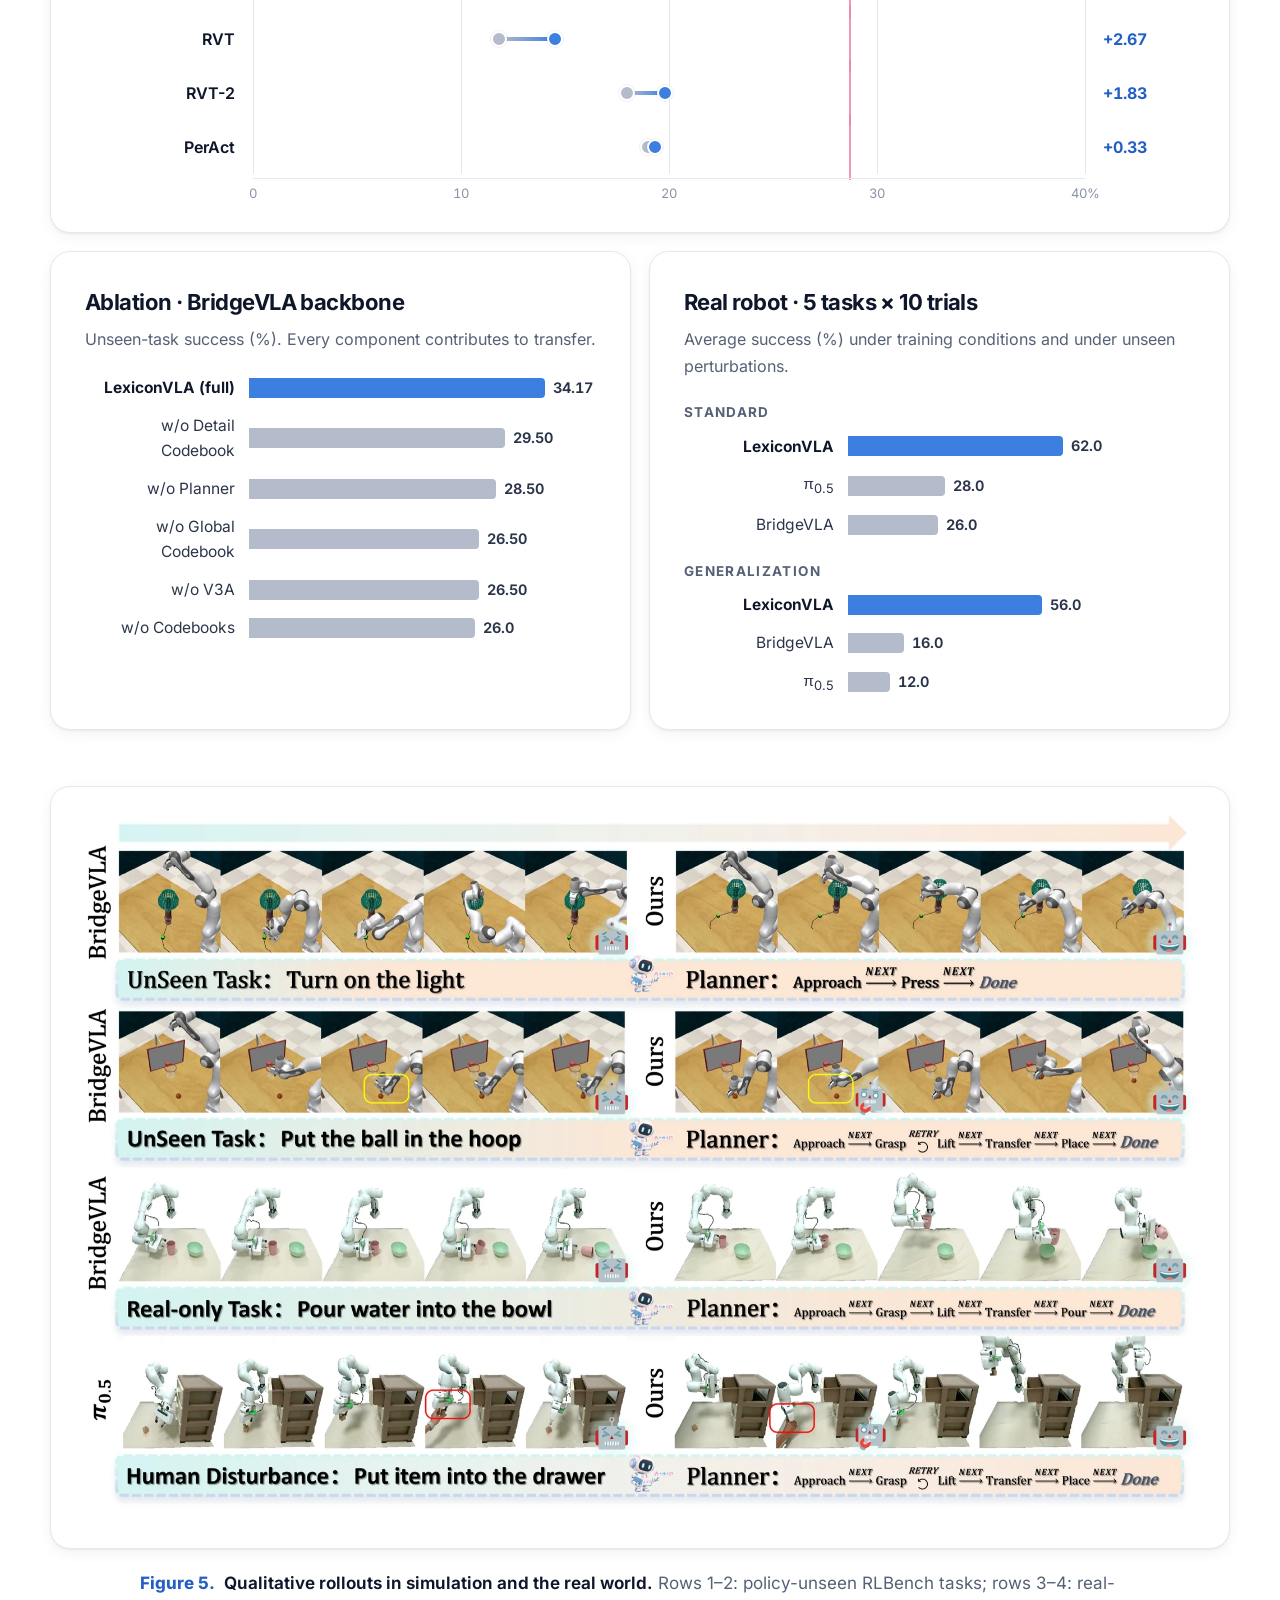
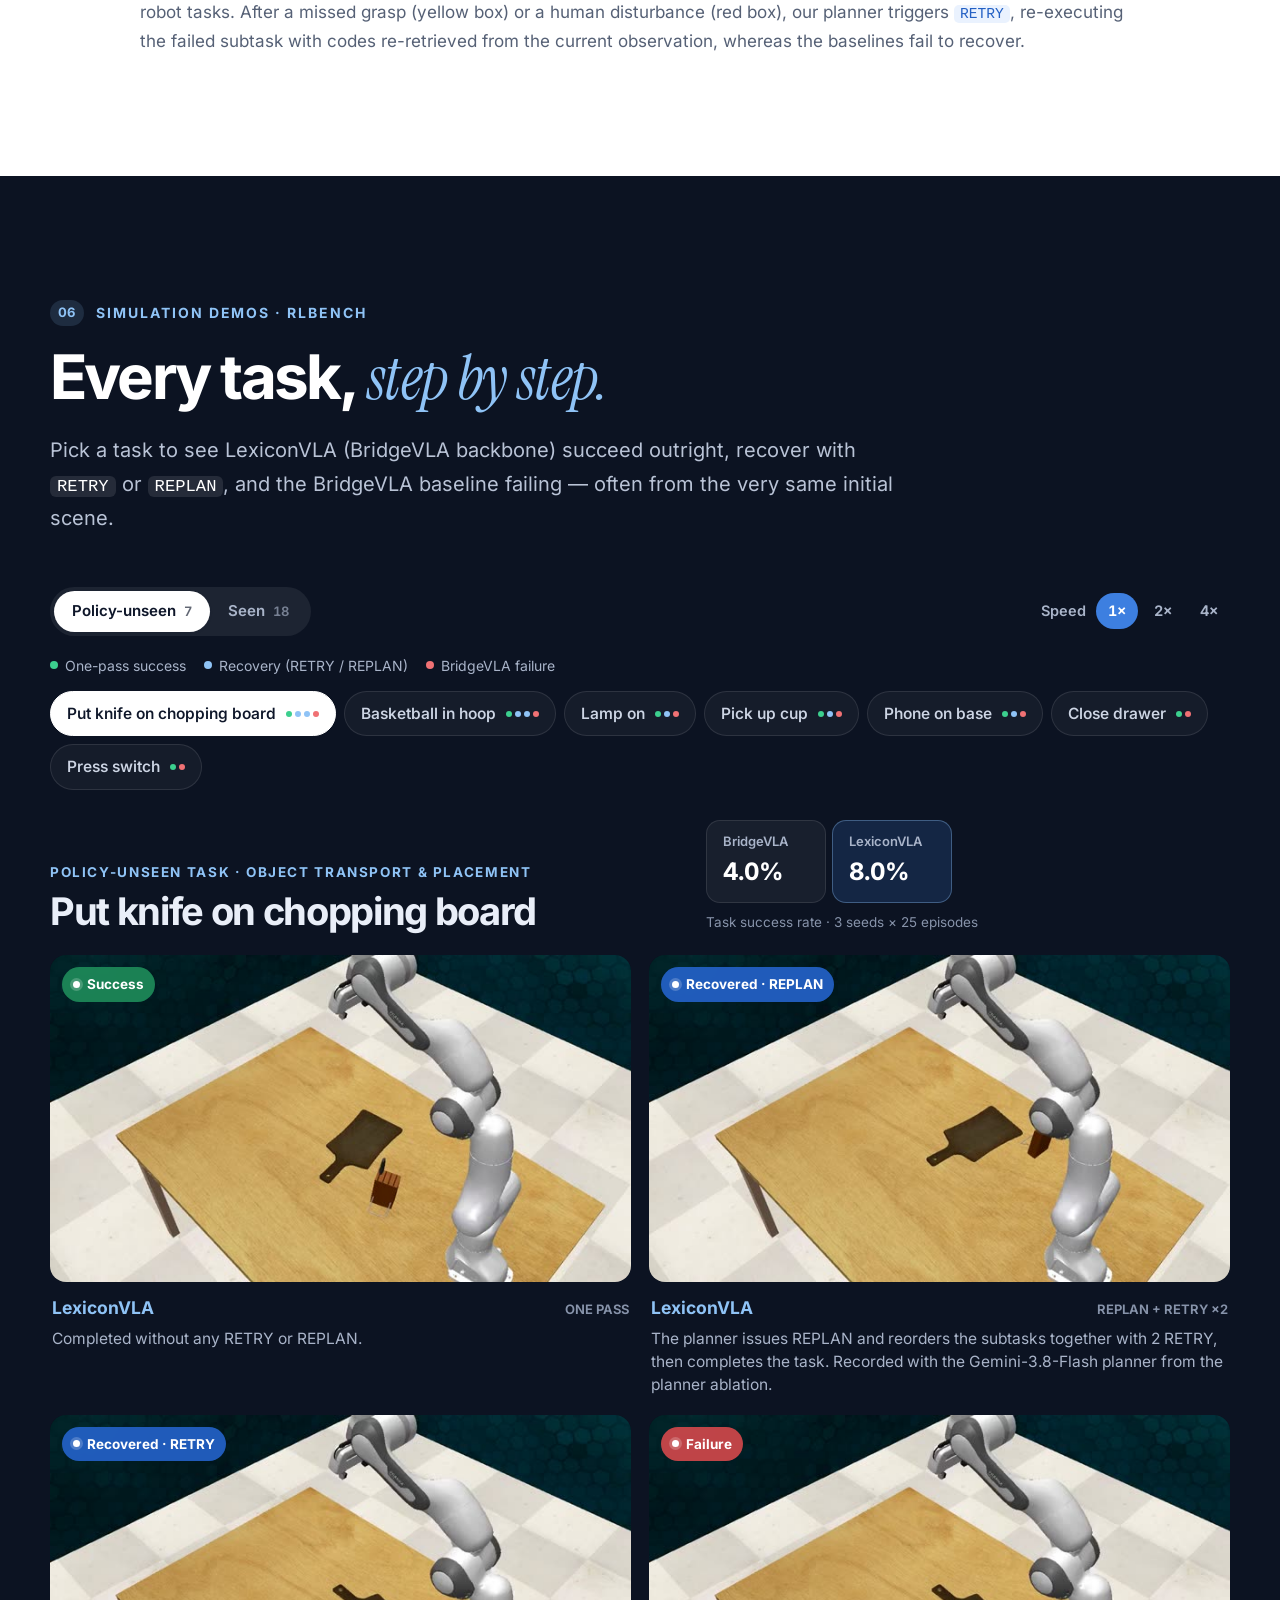
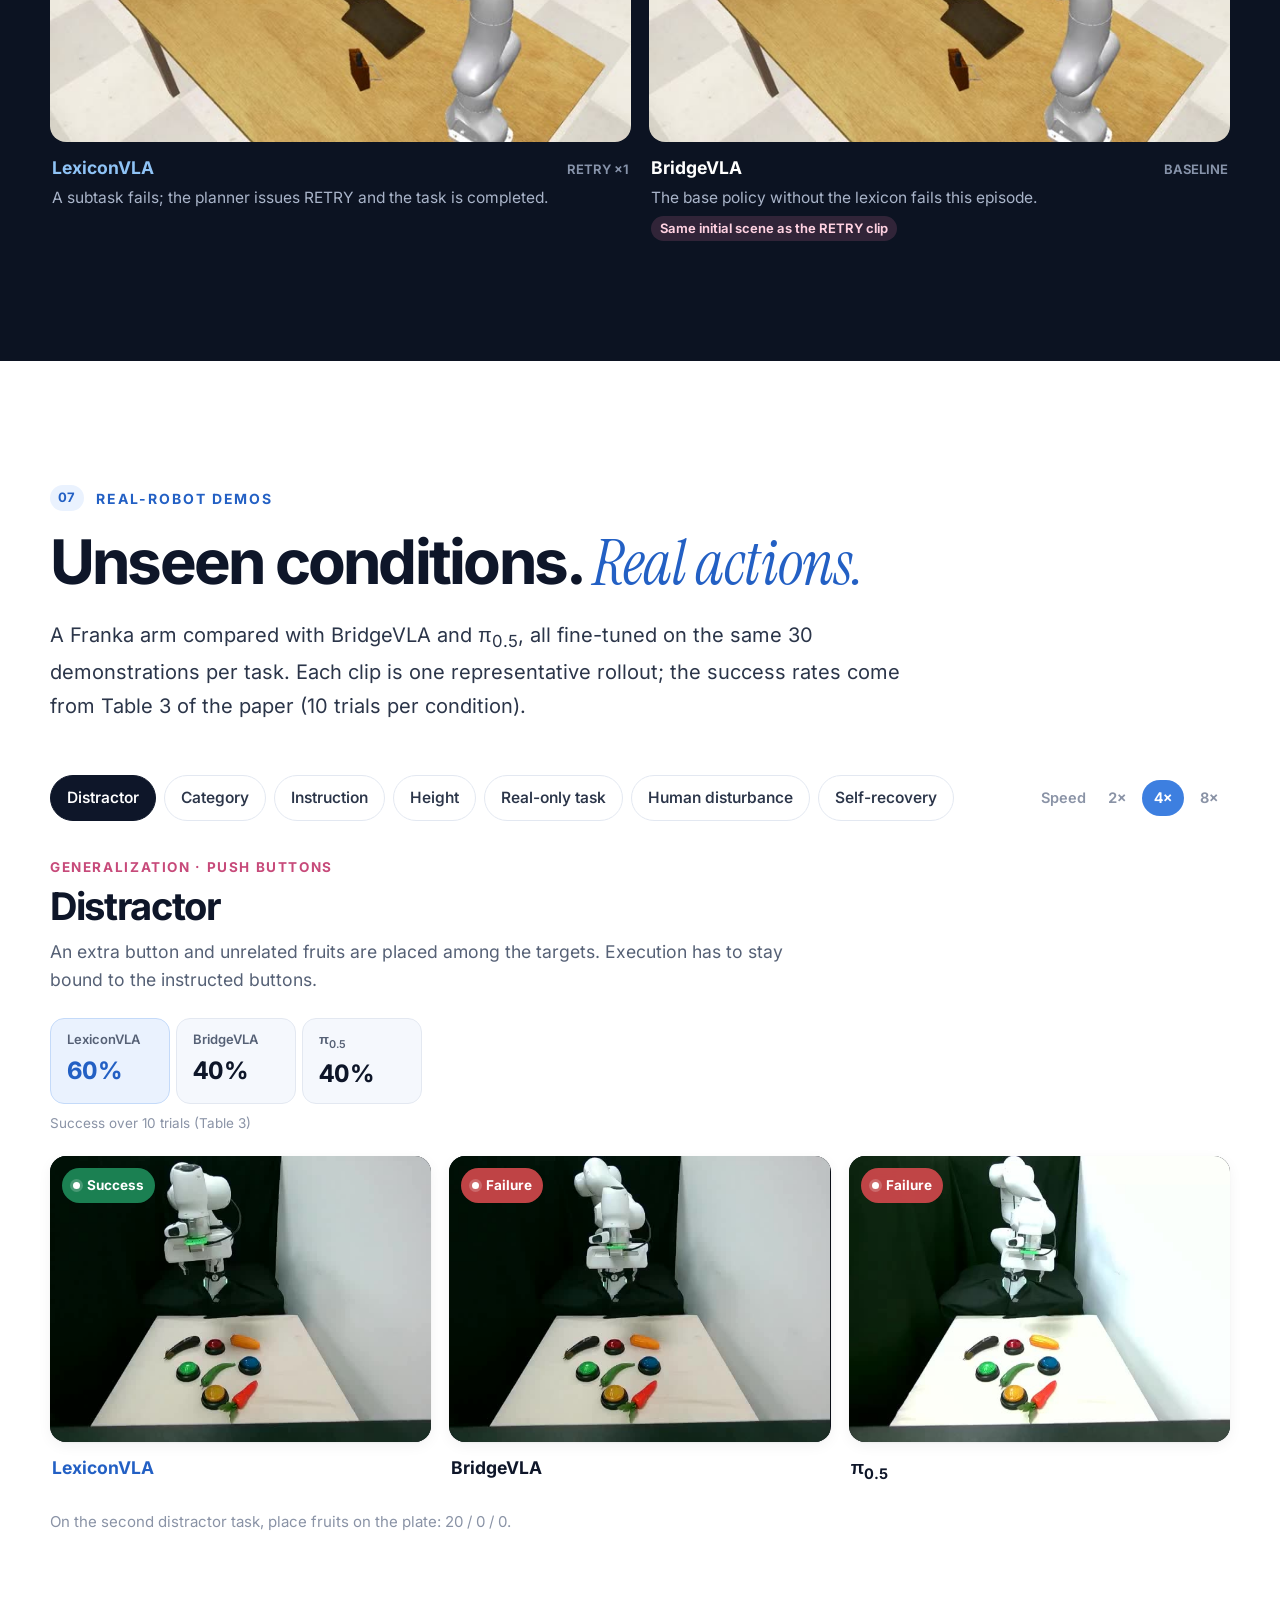
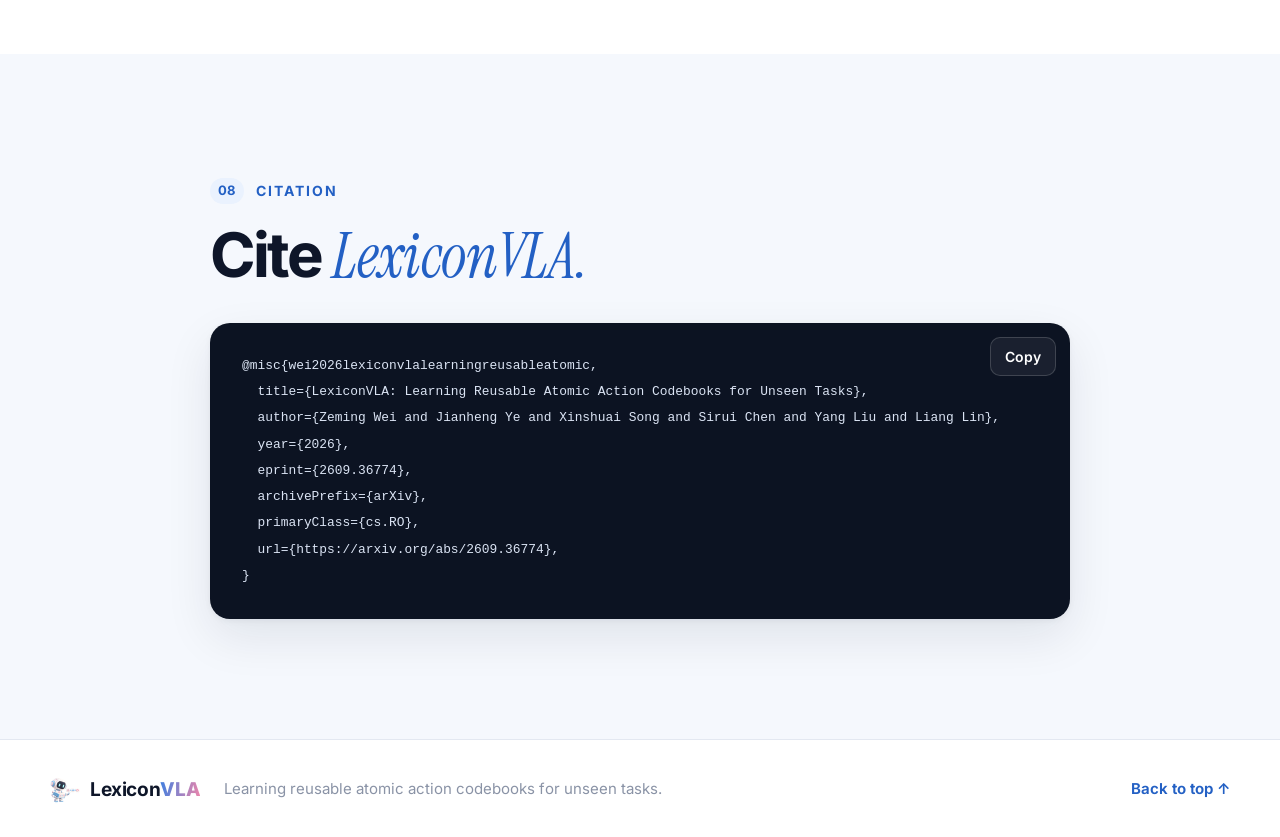
==== commit b00fa027: "Refactor code structure for improved readability and maintainability" ====
--- a/index.html
+++ b/index.html
@@ -3,82 +3,413 @@
 <head>
   <meta charset="utf-8">
   <meta name="viewport" content="width=device-width, initial-scale=1">
-  <meta name="theme-color" content="#faf9f6">
-  <meta name="description" content="LexiconVLA: Learning Reusable Atomic Action Codebooks for Unseen Tasks. Paper, method, results, and real-robot demonstrations.">
+  <meta name="theme-color" content="#ffffff">
+  <title>LexiconVLA — Reusable Atomic Action Codebooks</title>
+  <meta name="description" content="LexiconVLA: Learning Reusable Atomic Action Codebooks for Unseen Tasks. Paper, method, results, and simulation and real-robot demonstrations.">
   <meta property="og:type" content="website">
   <meta property="og:title" content="LexiconVLA: Learning Reusable Atomic Action Codebooks for Unseen Tasks">
-  <meta property="og:description" content="Reusable atomic-action codebooks for robot manipulation on unseen tasks.">
-  <meta property="og:image" content="assets/figures/teaser.png">
-  <title>LexiconVLA — Paper & Demos</title>
-  <link rel="icon" href="favicon.svg" type="image/svg+xml">
+  <meta property="og:description" content="A retrievable atomic-action lexicon that lets one VLA policy compose familiar interactions to solve unseen manipulation tasks.">
+  <meta property="og:url" content="https://hcplab-sysu.github.io/LexiconVLA/">
+  <meta property="og:image" content="https://hcplab-sysu.github.io/LexiconVLA/assets/figures/teaser.png">
+  <meta name="twitter:card" content="summary_large_image">
+  <link rel="icon" href="favicon.ico" sizes="any">
+  <link rel="icon" href="assets/icon/favicon-32.png" type="image/png" sizes="32x32">
+  <link rel="icon" href="assets/icon/icon-192.png" type="image/png" sizes="192x192">
+  <link rel="apple-touch-icon" href="assets/icon/apple-touch-icon.png">
+  <link rel="preload" href="assets/fonts/inter-var.woff2" as="font" type="font/woff2" crossorigin>
+  <link rel="preload" href="assets/fonts/instrument-serif-italic.woff2" as="font" type="font/woff2" crossorigin>
   <link rel="stylesheet" href="styles.css">
+  <script>document.documentElement.classList.add('js')</script>
   <script src="main.js" defer></script>
 </head>
 <body>
   <a class="skip-link" href="#main">Skip to content</a>
+  <div class="scroll-progress" aria-hidden="true"><span></span></div>
+
   <header class="site-header">
-    <nav class="nav-wrap container" aria-label="Main navigation">
-      <a class="wordmark" href="#top">Lexicon<span>VLA</span><span class="wordmark-dot">.</span></a>
-      <button class="mobile-menu" type="button" aria-controls="nav-links" aria-expanded="false" aria-label="Open menu"><span></span><span></span><span></span></button>
+    <nav class="nav container" aria-label="Main navigation">
+      <a class="brand" href="#top" aria-label="LexiconVLA home">
+        <img src="assets/icon/favicon-48.png" width="30" height="30" alt="">
+        <span>Lexicon<b>VLA</b></span>
+      </a>
+      <button class="menu-toggle" type="button" aria-controls="nav-links" aria-expanded="false" aria-label="Open menu"><span></span><span></span></button>
       <div class="nav-links" id="nav-links">
         <a href="#abstract">Abstract</a>
+        <a href="#dataset">Dataset</a>
         <a href="#method">Method</a>
         <a href="#results">Results</a>
-        <a href="#demos">Demos</a>
-        <a class="nav-paper" href="https://arxiv.org/pdf/2609.36774" target="_blank" rel="noopener">Paper <span aria-hidden="true">↗</span></a>
+        <a href="#sim-demos">Simulation</a>
+        <a href="#real-demos">Real World</a>
+        <a href="#citation">BibTeX</a>
+        <a class="nav-cta" href="https://arxiv.org/pdf/2609.36774" target="_blank" rel="noopener">Paper <span aria-hidden="true">↗</span></a>
       </div>
     </nav>
   </header>
 
   <main id="main">
-    <section class="hero container" id="top" aria-labelledby="paper-title">
-      <h1 id="paper-title"><span class="title-name">LexiconVLA:</span> Learning Reusable Atomic Action Codebooks for Unseen Tasks</h1>
-      <div class="authors" id="authors" aria-label="Paper authors"><span>Zeming Wei<sup>1,*</sup></span><span>Jianheng Ye<sup>1,*</sup></span><span>Xinshuai Song<sup>1</sup></span><span>Sirui Chen<sup>1</sup></span><span>Yang Liu<sup>1,3,†</sup></span><span>Liang Lin<sup>1,2,3</sup></span></div>
-      <p class="affiliations"><sup>1</sup> Sun Yat-sen University <span>·</span> <sup>2</sup> Pengcheng Laboratory <span>·</span> <sup>3</sup> X-Era AI Lab</p>
-      <p class="author-note">* Equal contribution &nbsp; † Corresponding author</p>
-      <div class="resource-links" aria-label="Paper resources">
-        <a class="resource-link" href="https://arxiv.org/pdf/2609.36774" target="_blank" rel="noopener"><span class="resource-icon" aria-hidden="true">↗</span><span>Paper <small>PDF</small></span></a>
-        <a class="resource-link" href="https://arxiv.org/abs/2609.36774" target="_blank" rel="noopener"><span class="resource-icon" aria-hidden="true">a</span><span>arXiv <small>Abstract</small></span></a>
-        <a class="resource-link" href="https://github.com/HCPLab-SYSU/LexiconVLA" target="_blank" rel="noopener"><span class="resource-icon" aria-hidden="true">⌘</span><span>GitHub <small>Code</small></span></a>
-      </div>
-      <p class="hero-summary">An atomic-action lexicon that helps vision-language-action models retrieve and compose familiar interactions to solve unfamiliar manipulation tasks.</p>
-    </section>
-
-    <section class="teaser-section container" aria-labelledby="teaser-title">
-      <h2 id="teaser-title" class="visually-hidden">Teaser figure</h2>
-      <figure class="paper-figure teaser-figure">
-        <a href="assets/figures/teaser.png" target="_blank" rel="noopener" aria-label="Open teaser figure at full size"><img src="assets/figures/teaser.png" width="2800" height="1232" alt="LexiconVLA breaks a task into atomic actions, handles real-robot execution and recovery, and illustrates the gap between task and atomic-action success." fetchpriority="high"></a>
-        <figcaption><strong>Figure 1.</strong> LexiconVLA and motivation. A task is decomposed into retrievable atomic actions, with execution feedback enabling recovery. The diagnostic probe compares full-task and atomic-action success.</figcaption>
+    <!-- ============ HERO ============ -->
+    <section class="hero" id="top" aria-labelledby="paper-title">
+      <div class="hero-bg" aria-hidden="true">
+        <span class="orb orb-a"></span><span class="orb orb-b"></span><span class="orb orb-c"></span>
+        <div class="hero-grid"></div>
+      </div>
+      <div class="container hero-inner">
+        <div class="hero-mascot" aria-hidden="true">
+          <picture>
+            <source srcset="assets/icon/lexicon-robot.webp" type="image/webp">
+            <img src="assets/icon/lexicon-robot.png" width="640" height="640" alt="" fetchpriority="high">
+          </picture>
+        </div>
+        <h1 id="paper-title" class="hero-title">
+          <span class="hero-name" data-anim="1"><span class="grad">Lexicon</span>VLA</span>
+          <span class="hero-sub" data-anim="2">Learning Reusable Atomic Action Codebooks<br> <em>for Unseen Tasks</em></span>
+        </h1>
+
+        <div class="authors" data-anim="3" aria-label="Authors">
+          <span>Zeming Wei<sup>1,*</sup></span>
+          <span>Jianheng Ye<sup>1,*</sup></span>
+          <span>Xinshuai Song<sup>1</sup></span>
+          <span>Sirui Chen<sup>1</sup></span>
+          <span>Yang Liu<sup>1,3,†</sup></span>
+          <span>Liang Lin<sup>1,2,3</sup></span>
+        </div>
+        <p class="affiliations" data-anim="4">
+          <span><sup>1</sup>Sun Yat-sen University</span>
+          <span><sup>2</sup>Pengcheng Laboratory</span>
+          <span><sup>3</sup>X-Era AI Lab</span>
+        </p>
+        <p class="author-note" data-anim="4">* Equal contribution &nbsp;·&nbsp; † Corresponding author</p>
+
+        <div class="hero-actions" data-anim="5">
+          <a class="btn btn-dark" href="https://arxiv.org/pdf/2609.36774" target="_blank" rel="noopener">
+            <svg viewBox="0 0 24 24" aria-hidden="true"><path d="M14 3H7a2 2 0 0 0-2 2v14a2 2 0 0 0 2 2h10a2 2 0 0 0 2-2V8z"/><path d="M14 3v5h5M9 13h6M9 17h6"/></svg>Paper
+          </a>
+          <a class="btn" href="https://arxiv.org/abs/2609.36774" target="_blank" rel="noopener">
+            <svg viewBox="0 0 24 24" aria-hidden="true"><path d="M5 19 12 5l7 14M8.5 13h7"/></svg>arXiv
+          </a>
+          <a class="btn" href="https://github.com/HCPLab-SYSU/LexiconVLA" target="_blank" rel="noopener">
+            <svg viewBox="0 0 24 24" aria-hidden="true"><path d="M9 19c-4.3 1.4-4.3-2.5-6-3m12 5v-3.5c0-1 .1-1.4-.5-2 2.8-.3 5.5-1.4 5.5-6a4.6 4.6 0 0 0-1.3-3.2 4.2 4.2 0 0 0-.1-3.2s-1.1-.3-3.5 1.3a12.3 12.3 0 0 0-6.2 0C6.5 2.8 5.4 3.1 5.4 3.1a4.2 4.2 0 0 0-.1 3.2A4.6 4.6 0 0 0 4 9.5c0 4.6 2.7 5.7 5.5 6-.6.6-.6 1.2-.5 2V21"/></svg>Code
+          </a>
+          <a class="btn" href="#sim-demos">
+            <svg viewBox="0 0 24 24" aria-hidden="true"><path d="m8 5 11 7-11 7z"/></svg>Demos
+          </a>
+        </div>
+
+        <!-- Illustrative: an instruction resolved into atomic subtasks -->
+        <div class="plan-ticker" data-anim="6" aria-label="Illustration: an instruction is decomposed into atomic subtasks">
+          <span class="plan-instr">“put the ball in the hoop”</span>
+          <span class="plan-arrow" aria-hidden="true"></span>
+          <ol class="plan-steps">
+            <li style="--i:0">approach</li>
+            <li style="--i:1">grasp</li>
+            <li style="--i:2">transfer</li>
+            <li style="--i:3">release</li>
+          </ol>
+        </div>
+      </div>
+      <a class="scroll-cue" href="#teaser" aria-label="Scroll to content"><span></span></a>
+    </section>
+
+    <!-- ============ STATS ============ -->
+    <section class="stats container" aria-label="Key numbers">
+      <div class="stat reveal"><strong data-count="57803">57,803</strong><span>atomic-action segments in AtomAction</span></div>
+      <div class="stat reveal"><strong data-count="69">69</strong><span>RLBench tasks · 18 action types</span></div>
+      <div class="stat reveal"><strong><span data-count="17.50" data-decimals="2" data-prefix="+">+17.50</span><small>pp</small></strong><span>unseen-task success with BridgeVLA</span></div>
+      <div class="stat reveal"><strong><span data-count="71.08" data-decimals="2">71.08</span><small>%</small></strong><span>overall success on 26 RLBench tasks</span></div>
+    </section>
+
+    <!-- ============ TEASER ============ -->
+    <section class="section section-tight container" id="teaser" aria-label="Teaser figure">
+      <figure class="figure reveal">
+        <button class="figure-media" type="button" data-zoom="assets/figures/teaser.png" aria-label="Enlarge Figure 1">
+          <picture><source srcset="assets/figures/teaser.webp" type="image/webp"><img src="assets/figures/teaser.png" width="2800" height="1231" alt="LexiconVLA decomposes an instruction into atomic-action subtasks and recovers from errors; a diagnostic probe contrasts full-task and atomic-action success." loading="lazy" decoding="async"></picture>
+        </button>
+        <figcaption><b>Figure 1.</b> <strong>LexiconVLA and motivation.</strong> <em>Left:</em> LexiconVLA decomposes an instruction into atomic-action subtasks, executes each with a VLA policy conditioned on codes from a shared codebook, and advances, retries, or replans according to execution feedback; real-robot rollouts show step-wise execution and recovery from a wrong button press. <em>Right:</em> a diagnostic probe on seven tasks, where each atomic subtask is prompted alone from the demonstration state. For existing policies, high full-task success does not translate into reliable or task-consistent atomic execution.</figcaption>
       </figure>
     </section>
 
-    <section class="section section-narrow" id="abstract" aria-labelledby="abstract-title">
-      <div class="container narrow"><div class="section-label"><span>01</span> Abstract</div><h2 id="abstract-title" class="section-title">What if a robot could <em>reuse</em> what it knows?</h2>
-        <div class="abstract-body"><p>Vision-language-action (VLA) models struggle to reuse recurring interactions in unseen tasks. Our diagnostic study reveals that reliable task completion does not imply consistent execution of constituent atomic actions across task contexts. We present <strong>LexiconVLA</strong>, a retrievable atomic-action lexicon for cross-task reuse.</p>
-        <p>Global and detail codebooks capture shared interaction structure and fine-grained execution variation, respectively, preserving both reusable patterns and execution details. Visual-Atomic Action Alignment couples trajectory reconstruction from visual state changes with visual outcome prediction from action codes, grounding the lexicon in motion and its effects. We learn these codebooks with trajectory reconstruction and visual alignment on our <strong>AtomAction</strong> Dataset of 57,803 segments from 69 tasks.</p>
-        <p>A planner and scene-aware adapter translate new goals into code-conditioned subtasks for a shared policy, without skill-specific experts or deployment-time parameter updates. Across five policy backbones on 26 RLBench tasks, LexiconVLA largely maintains performance on 18 seen tasks while improving success on 8 tasks held out from policy training. With BridgeVLA, unseen-task success rises from 16.67% to 34.17% (+17.50 percentage points), and overall success reaches 71.08%. Real-robot experiments demonstrate stepwise execution and failure recovery.</p></div>
-      </div>
-    </section>
-
-    <section class="section method-section" id="method" aria-labelledby="method-title">
-      <div class="container">
-        <div class="section-intro"><div class="section-label"><span>02</span> Method</div><h2 id="method-title" class="section-title">A shared vocabulary<br>for <em>robot action.</em></h2><p>LexiconVLA organizes recurring interaction phases into codes that a single policy can retrieve for new combinations of subtasks.</p></div>
-        <div class="method-points" aria-label="Three stages of LexiconVLA"><div><span>01 / PLAN</span><h3>Decompose</h3><p>A VLM planner turns a task instruction into atomic subtasks.</p></div><div><span>02 / RETRIEVE</span><h3>Condition</h3><p>A scene-aware adapter selects global and detail codes for the active subtask.</p></div><div><span>03 / EXECUTE</span><h3>Recover</h3><p>A shared VLA acts, while feedback guides the next step, retry, or replan.</p></div></div>
-        <figure class="paper-figure"><a href="assets/figures/framework.png" target="_blank" rel="noopener" aria-label="Open LexiconVLA method figure at full size"><img src="assets/figures/framework.png" width="2400" height="1091" loading="lazy" alt="Overview of the planner, lexicon adapter, shared VLA, and feedback loop."></a><figcaption><strong>Figure 2.</strong> A planner schedules atomic subtasks; the adapter retrieves codes from the frozen lexicon to condition a shared VLA policy.</figcaption></figure>
-        <div class="figure-explainer"><div><span class="small-label">LEARNING THE LEXICON</span><h3>Grounded in motion <em>and outcome.</em></h3></div><p>The global codebook captures reusable interaction structure; detail codes retain execution variation. Visual-Atomic Action Alignment (V3A) links the learned codes to both motion and its visual effects.</p></div>
-        <figure class="paper-figure"><a href="assets/figures/vqaa.png" target="_blank" rel="noopener" aria-label="Open VQAA figure at full size"><img src="assets/figures/vqaa.png" width="2400" height="1121" loading="lazy" alt="Vector-Quantized Atomic Action Model with trajectory reconstruction and visual-atomic action alignment."></a><figcaption><strong>Figure 3.</strong> The Vector-Quantized Atomic Action Model learns global and detail codes with trajectory reconstruction and V3A.</figcaption></figure>
-      </div>
-    </section>
-
-    <section class="section dataset-section" id="dataset" aria-labelledby="dataset-title"><div class="container"><div class="section-intro"><div class="section-label"><span>03</span> Dataset</div><h2 id="dataset-title" class="section-title">Meet <em>AtomAction.</em></h2><p>Mechanism-level action segments extracted from RLBench demonstrations, each paired with trajectory, boundary observations, and language descriptions.</p></div><div class="dataset-numbers"><div><strong>57,803</strong><span>atomic-action segments</span></div><div><strong>69</strong><span>manipulation tasks</span></div><div><strong>18</strong><span>action types</span></div></div><figure class="paper-figure"><a href="assets/figures/dataset.png" target="_blank" rel="noopener" aria-label="Open AtomAction dataset figure at full size"><img src="assets/figures/dataset.png" width="2400" height="1003" loading="lazy" alt="AtomAction categories and segment counts, with a start-to-end example of an atomic action."></a><figcaption><strong>Figure 4.</strong> AtomAction's action categories, contributing tasks, sample counts, and an example segment.</figcaption></figure></div></section>
-
-    <section class="section results-section" id="results" aria-labelledby="results-title"><div class="container"><div class="section-intro"><div class="section-label"><span>04</span> Results</div><h2 id="results-title" class="section-title">Built to transfer <em>beyond the seen.</em></h2><p>Across five VLA backbones and 26 RLBench tasks, the lexicon improves success on tasks held out from policy training.</p></div><div class="result-highlight"><div class="result-number"><span>UNSEEN-TASK SUCCESS · BRIDGEVLA BACKBONE</span><div><del>16.67%</del><i aria-hidden="true">→</i><strong>34.17%</strong></div><p>+17.50 percentage points with LexiconVLA</p></div><div class="result-number secondary"><span>OVERALL SUCCESS · 26 TASKS</span><strong>71.08%</strong><p>Highest among methods with reported results in the paper</p></div></div><p class="result-context">Real-robot evaluation: 62.0% average success across five tasks in the standard setting and 56.0% under unseen perturbations. Each setting evaluates 10 trials per task; see the paper for full protocols and per-task results.</p><figure class="paper-figure results-figure"><a href="assets/figures/rollouts.png" target="_blank" rel="noopener" aria-label="Open qualitative rollout figure at full size"><img src="assets/figures/rollouts.png" width="2400" height="1509" loading="lazy" alt="Qualitative rollouts in simulation and the real world, including error recovery and comparisons with baseline methods."></a><figcaption><strong>Figure 5.</strong> Representative qualitative rollouts in simulation and the real world, including recovery after execution errors and human disturbance.</figcaption></figure></div></section>
-
-    <section class="section demos-section" id="demos" aria-labelledby="demos-title"><div class="container"><div class="section-intro"><div class="section-label"><span>05</span> Real-robot demonstrations</div><h2 id="demos-title" class="section-title">Unseen conditions. <em>Real actions.</em></h2><p>Side-by-side rollouts of LexiconVLA, BridgeVLA, and π<sub>0.5</sub>. Each clip is a representative demonstration, not the full trial set.</p></div><div class="demo-index" aria-label="Jump to a generalization experiment"><a href="#demo-distractor">Distractor</a><a href="#demo-category">Category</a><a href="#demo-instruction">Instruction</a><a href="#demo-height">Height</a><a href="#demo-human">Human Interference</a></div><div id="demo-sections"></div></div></section>
-
-    <section class="section paper-end"><div class="container end-inner"><div><div class="section-label"><span>06</span> Read more</div><h2 class="section-title">Explore the <em>full paper.</em></h2><p>Methods, experiments, ablations, and evaluation details are available in the manuscript.</p></div><a class="end-button" href="https://arxiv.org/pdf/2609.36774" target="_blank" rel="noopener">Open paper PDF <span aria-hidden="true">↗</span></a></div></section>
-
-    <section class="section citation-section" id="citation" aria-labelledby="citation-title"><div class="container"><div class="section-label"><span>07</span> Citation</div><h2 id="citation-title" class="section-title">Cite <em>LexiconVLA.</em></h2><pre><code>@misc{wei2026lexiconvlalearningreusableatomic,
+    <!-- ============ ABSTRACT ============ -->
+    <section class="section" id="abstract" aria-labelledby="abstract-title">
+      <div class="container narrow">
+        <p class="eyebrow reveal"><span>01</span>Abstract</p>
+        <h2 id="abstract-title" class="section-title reveal">What if a robot could <em>reuse</em> what it already knows?</h2>
+        <div class="prose reveal">
+          <p>Vision-language-action (VLA) models struggle to reuse recurring interactions in unseen tasks. Our diagnostic study reveals that reliable task completion does not imply consistent execution of constituent atomic actions across task contexts. We present <strong>LexiconVLA</strong>, a retrievable atomic-action lexicon for cross-task reuse.</p>
+          <p>Global and detail codebooks capture shared interaction structure and fine-grained execution variation, respectively, preserving both reusable patterns and execution details. Visual-Atomic Action Alignment couples trajectory reconstruction from visual state changes with visual outcome prediction from action codes, grounding the lexicon in motion and its effects. We learn these codebooks with trajectory reconstruction and visual alignment on our <strong>AtomAction</strong> Dataset of 57,803 segments from 69 tasks.</p>
+          <p>A planner and scene-aware adapter translate new goals into code-conditioned subtasks for a shared policy, without skill-specific experts or deployment-time parameter updates. Across five policy backbones on 26 RLBench tasks, LexiconVLA largely maintains performance on 18 seen tasks while improving success on 8 tasks held out from policy training. With BridgeVLA, unseen-task success rises from 16.67% to 34.17% (+17.50 percentage points), and overall success reaches 71.08%, the highest among methods with reported results. Real-robot experiments demonstrate stepwise execution and failure recovery.</p>
+        </div>
+      </div>
+    </section>
+
+    <!-- ============ MOTIVATION ============ -->
+    <section class="section section-soft" id="motivation" aria-labelledby="motivation-title">
+      <div class="container">
+        <div class="split">
+          <div>
+            <p class="eyebrow reveal"><span>02</span>Motivation</p>
+            <h2 id="motivation-title" class="section-title reveal">Finishing a task ≠ <em>mastering its parts.</em></h2>
+            <p class="lead reveal">We probe five pretrained manipulation policies of diverse architectures on seven tasks, prompting each atomic subtask alone from its demonstration start state. Task-level training alone does not yield atomic actions that can be reliably invoked on their own — a prerequisite for recombining them in unseen tasks.</p>
+            <p class="lead muted reveal">Even the contact-free primitive <em>approach</em> varies widely across task contexts within a single policy.</p>
+          </div>
+          <div class="probe reveal" role="img" aria-label="Task-averaged success across five policies: 65.7 to 95.7 percent on complete tasks, versus 28.5 to 38.9 percent on isolated atomic actions.">
+            <p class="probe-title">Task-averaged success across five policies</p>
+            <div class="probe-row">
+              <div class="probe-label"><b>Complete tasks</b><span>65.7 – 95.7%</span></div>
+              <div class="probe-track"><span class="probe-range is-task" style="--from:65.7;--to:95.7"></span></div>
+            </div>
+            <div class="probe-row">
+              <div class="probe-label"><b>Isolated atomic actions</b><span>28.5 – 38.9%</span></div>
+              <div class="probe-track"><span class="probe-range is-atomic" style="--from:28.5;--to:38.9"></span></div>
+            </div>
+            <div class="probe-axis" aria-hidden="true"><span>0</span><span>25</span><span>50</span><span>75</span><span>100%</span></div>
+            <p class="probe-note">Each bar spans the lowest to highest policy. Details in Appendix A.1 of the paper.</p>
+          </div>
+        </div>
+      </div>
+    </section>
+
+    <!-- ============ DATASET ============ -->
+    <section class="section" id="dataset" aria-labelledby="dataset-title">
+      <div class="container">
+        <div class="section-head">
+          <p class="eyebrow reveal"><span>03</span>AtomAction Dataset</p>
+          <h2 id="dataset-title" class="section-title reveal">One segment, <em>one mechanism.</em></h2>
+          <p class="lead reveal">Most VLA datasets pair a whole demonstration with one instruction, and coarse labels such as <em>open</em> lump together pulling, hinge rotation, and lid flipping. AtomAction instead cuts RLBench expert demonstrations into temporally localized segments that each realize exactly one mechanism-level atomic action.</p>
+        </div>
+        <div class="dataset-grid">
+          <div class="feature reveal"><span class="feature-k">Trajectory</span><p>Low-dimensional state of the phase: end-effector pose, joint positions, velocities and torques, gripper state and contact forces.</p></div>
+          <div class="feature reveal"><span class="feature-k">Observations</span><p>Five-view RGB, depth, and mask observations at the start and end boundaries of the segment.</p></div>
+          <div class="feature reveal"><span class="feature-k">Language</span><p>An atomic-action label plus eight phase-level descriptions written in different language styles.</p></div>
+        </div>
+        <figure class="figure reveal">
+          <button class="figure-media" type="button" data-zoom="assets/figures/dataset.png" aria-label="Enlarge Figure 2">
+            <picture><source srcset="assets/figures/dataset.webp" type="image/webp"><img src="assets/figures/dataset.png" width="2400" height="1003" alt="AtomAction categories and contributing tasks, segment counts per category, and an example segment with start and end frames and language descriptions." loading="lazy" decoding="async"></picture>
+          </button>
+          <figcaption><b>Figure 2.</b> <strong>The AtomAction Dataset.</strong> <em>Left:</em> atomic-action categories (inner ring) and contributing tasks (outer ring). <em>Top right:</em> segment counts per category; coloured block widths show individual task contributions. <em>Bottom right:</em> an example segment with start/end frames and language descriptions.</figcaption>
+        </figure>
+      </div>
+    </section>
+
+    <!-- ============ METHOD ============ -->
+    <section class="section section-soft" id="method" aria-labelledby="method-title">
+      <div class="container">
+        <div class="section-head">
+          <p class="eyebrow reveal"><span>04</span>Method</p>
+          <h2 id="method-title" class="section-title reveal">A shared vocabulary <em>for robot action.</em></h2>
+          <p class="lead reveal">LexiconVLA conditions one shared manipulation policy on a frozen lexicon of global and detail codes. New goals become sequences of code-conditioned subtasks — no skill-specific experts, no parameter updates at deployment.</p>
+        </div>
+
+        <ol class="steps">
+          <li class="step reveal">
+            <span class="step-n">01</span>
+            <h3>Plan</h3>
+            <p>A VLM planner decomposes the task instruction into atomic subtask instructions.</p>
+          </li>
+          <li class="step reveal">
+            <span class="step-n">02</span>
+            <h3>Retrieve</h3>
+            <p>A scene-aware adapter maps the active subtask and current images to global and detail codes from the lexicon.</p>
+          </li>
+          <li class="step reveal">
+            <span class="step-n">03</span>
+            <h3>Execute</h3>
+            <p>A lightweight injection module conditions the shared VLA policy on the retrieved codes while it acts.</p>
+          </li>
+        </ol>
+
+        <figure class="figure reveal">
+          <button class="figure-media" type="button" data-zoom="assets/figures/framework.png" aria-label="Enlarge Figure 3">
+            <picture><source srcset="assets/figures/framework.webp" type="image/webp"><img src="assets/figures/framework.png" width="2400" height="1091" alt="Overview of LexiconVLA: a VLM planner, a scene-aware adapter that retrieves codes from the frozen lexicon, a shared VLA policy, and a feedback loop." loading="lazy" decoding="async"></picture>
+          </button>
+          <figcaption><b>Figure 3.</b> <strong>Overview of LexiconVLA.</strong> A VLM-based planner decomposes the task instruction into atomic subtasks. Given the active subtask instruction and current observations, a scene-aware adapter retrieves entries from the frozen atomic-action lexicon — global and detail codes — to condition a shared VLA policy. Execution feedback drives subtask progression and recovery through four skills.</figcaption>
+        </figure>
+
+        <div class="skills">
+          <div class="skills-head reveal">
+            <h3 class="sub-title">Closed-loop scheduling</h3>
+            <p>The planner assesses visual feedback after each step and picks one of four skills. Subtask transitions and replanning refresh the retrieved codes from updated observations.</p>
+          </div>
+          <div class="skill-grid">
+            <div class="skill reveal"><code>NEXT</code><p>Advance once the active subtask is complete.</p></div>
+            <div class="skill reveal"><code>CONTINUE</code><p>Keep the active subtask when more execution is needed.</p></div>
+            <div class="skill reveal is-retry"><code>RETRY</code><p>Repeat a failed step, optionally returning to an earlier subtask.</p></div>
+            <div class="skill reveal is-replan"><code>REPLAN</code><p>Regenerate the plan when scene changes invalidate it.</p></div>
+          </div>
+        </div>
+
+        <div class="split split-top lexicon-learning">
+          <div>
+            <h3 class="sub-title reveal">Learning the lexicon</h3>
+            <p class="lead reveal">The Vector-Quantized Atomic Action Model (VQAA) grounds every code in both <em>motion</em> and its <em>visual effect</em>. Its decoder is used only during codebook training.</p>
+          </div>
+          <div class="cards-2">
+            <div class="card reveal">
+              <span class="card-tag">(a) Atomic Action-NSVQ</span>
+              <h4>Global + detail codebooks</h4>
+              <p>A Transformer encodes each 39-D segment; pooling gives one global code for reusable structure, learnable queries give detail codes for execution variation. Noise-substituted VQ and a conditional flow-matching decoder train them by trajectory reconstruction.</p>
+            </div>
+            <div class="card reveal">
+              <span class="card-tag">(b) Visual-Atomic Action Alignment</span>
+              <h4>V3A: what the action changes</h4>
+              <p>Actions are reconstructed from the visual change between initial and final frames, and final-frame features are predicted from the initial observation and the global code — tying each code to its observable outcome.</p>
+            </div>
+          </div>
+        </div>
+
+        <figure class="figure reveal">
+          <button class="figure-media" type="button" data-zoom="assets/figures/vqaa.png" aria-label="Enlarge Figure 4">
+            <picture><source srcset="assets/figures/vqaa.webp" type="image/webp"><img src="assets/figures/vqaa.png" width="2400" height="1121" alt="The Vector-Quantized Atomic Action Model with Atomic Action-NSVQ and Visual-Atomic Action Alignment." loading="lazy" decoding="async"></picture>
+          </button>
+          <figcaption><b>Figure 4.</b> <strong>Vector-Quantized Atomic Action Model (VQAA).</strong> (a) Atomic Action-NSVQ encodes an atomic-action segment into discrete codes from two learnable codebooks using Noise Substitution in Vector Quantization; a conditional flow-matching decoder provides trajectory-reconstruction supervision. (b) V3A adds two auxiliary objectives: reconstructing actions from initial-to-final visual changes, and predicting final-frame features conditioned on the initial observation and the global action code.</figcaption>
+        </figure>
+      </div>
+    </section>
+
+    <!-- ============ RESULTS ============ -->
+    <section class="section" id="results" aria-labelledby="results-title">
+      <div class="container">
+        <div class="section-head">
+          <p class="eyebrow reveal"><span>05</span>Results</p>
+          <h2 id="results-title" class="section-title reveal">Built to transfer <em>beyond the seen.</em></h2>
+          <p class="lead reveal">RLBench with 18 seen tasks and 8 tasks held out from policy training. Full-task success over 25 episodes per task in each of three random seeds.</p>
+        </div>
+
+        <div class="headline reveal">
+          <div class="headline-item">
+            <span class="headline-k">Unseen-task success · BridgeVLA backbone</span>
+            <div class="headline-v"><s>16.67%</s><i aria-hidden="true">→</i><strong>34.17%</strong></div>
+            <p>More than doubled, surpassing the strongest baseline (3D Diffuser Actor, 28.67%) by 5.50 points.</p>
+          </div>
+          <div class="headline-item">
+            <span class="headline-k">Overall success · 26 tasks</span>
+            <div class="headline-v"><s>67.28%</s><i aria-hidden="true">→</i><strong>71.08%</strong></div>
+            <p>Highest among all evaluated methods, while seen-task success is largely preserved.</p>
+          </div>
+        </div>
+
+        <div class="panel reveal" id="sim-results">
+          <div class="panel-head">
+            <div>
+              <h3 class="panel-title">Unseen-task success across five backbones</h3>
+              <p class="panel-sub">Success rate (%) on the 8 policy-unseen RLBench tasks, mean over three seeds.</p>
+            </div>
+            <div class="seg" role="tablist" aria-label="Result view">
+              <button role="tab" aria-selected="true" aria-controls="view-chart" id="tab-chart" data-view="chart">Chart</button>
+              <button role="tab" aria-selected="false" aria-controls="view-table" id="tab-table" data-view="table">Table</button>
+            </div>
+          </div>
+          <div id="view-chart" role="tabpanel" aria-labelledby="tab-chart">
+            <div class="legend" aria-hidden="true">
+              <span><i class="dot dot-base"></i>Base policy</span>
+              <span><i class="dot dot-ours"></i>+ LexiconVLA</span>
+              <span><i class="rule-key"></i>Strongest baseline · 3D Diffuser Actor (28.67)</span>
+            </div>
+            <div class="dumbbell" id="dumbbell"></div>
+          </div>
+          <div id="view-table" role="tabpanel" aria-labelledby="tab-table" hidden>
+            <div class="table-wrap">
+              <table class="data-table">
+                <caption class="visually-hidden">Multi-task performance on RLBench, mean ± std success rate (%) over three seeds.</caption>
+                <thead><tr><th scope="col">Method</th><th scope="col">Unseen (8)</th><th scope="col">Seen (18)</th><th scope="col">Overall (26)</th></tr></thead>
+                <tbody>
+                  <tr><th scope="row">Act3D</th><td>15.67±2.52</td><td>65.19±1.22</td><td>49.95±1.43</td></tr>
+                  <tr><th scope="row">3D Diffuser Actor</th><td>28.67±0.29</td><td>78.30±1.92</td><td>63.03±1.34</td></tr>
+                  <tr class="group-end"><th scope="row">SAM2Act</th><td>15.50±1.50</td><td>84.30±1.80</td><td>63.13±1.02</td></tr>
+                  <tr><th scope="row">PerAct</th><td>19.00±1.50</td><td>37.11±2.12</td><td>31.54±1.34</td></tr>
+                  <tr class="ours group-end"><th scope="row">LexiconVLA (PerAct)</th><td>19.33±0.58</td><td>39.48±2.11</td><td>33.28±1.62</td></tr>
+                  <tr><th scope="row">RVT</th><td>11.83±2.31</td><td>59.33±2.04</td><td>44.72±2.00</td></tr>
+                  <tr class="ours group-end"><th scope="row">LexiconVLA (RVT)</th><td>14.50±1.80</td><td>60.81±1.14</td><td>46.56±0.99</td></tr>
+                  <tr><th scope="row">RVT-2</th><td>18.00±0.50</td><td>75.63±1.00</td><td>57.90±0.64</td></tr>
+                  <tr class="ours group-end"><th scope="row">LexiconVLA (RVT-2)</th><td>19.83±0.76</td><td>76.30±0.34</td><td>58.92±0.31</td></tr>
+                  <tr><th scope="row">BridgeVLA++</th><td>19.17±2.02</td><td>79.70±1.12</td><td>61.08±1.20</td></tr>
+                  <tr class="ours group-end"><th scope="row">LexiconVLA (BridgeVLA++)</th><td>26.83±1.15</td><td>77.04±1.68</td><td>61.59±0.99</td></tr>
+                  <tr><th scope="row">BridgeVLA</th><td>16.67±1.26</td><td><b>89.78±1.02</b></td><td>67.28±0.94</td></tr>
+                  <tr class="ours"><th scope="row">LexiconVLA (BridgeVLA)</th><td><b>34.17±2.02</b></td><td>87.48±0.93</td><td><b>71.08±1.16</b></td></tr>
+                </tbody>
+              </table>
+            </div>
+          </div>
+        </div>
+
+        <div class="results-pair">
+          <div class="panel reveal">
+            <h3 class="panel-title">Ablation · BridgeVLA backbone</h3>
+            <p class="panel-sub">Unseen-task success (%). Every component contributes to transfer.</p>
+            <div class="hbars" id="ablation"></div>
+          </div>
+          <div class="panel reveal">
+            <h3 class="panel-title">Real robot · 5 tasks × 10 trials</h3>
+            <p class="panel-sub">Average success (%) under training conditions and under unseen perturbations.</p>
+            <div class="hbars hbars-grouped" id="real-summary"></div>
+          </div>
+        </div>
+
+        <figure class="figure reveal">
+          <button class="figure-media" type="button" data-zoom="assets/figures/rollouts.png" aria-label="Enlarge Figure 5">
+            <picture><source srcset="assets/figures/rollouts.webp" type="image/webp"><img src="assets/figures/rollouts.png" width="2400" height="1509" alt="Qualitative rollouts in simulation and the real world, comparing LexiconVLA with baselines, including recovery after a missed grasp and a human disturbance." loading="lazy" decoding="async"></picture>
+          </button>
+          <figcaption><b>Figure 5.</b> <strong>Qualitative rollouts in simulation and the real world.</strong> Rows 1–2: policy-unseen RLBench tasks; rows 3–4: real-robot tasks. After a missed grasp (yellow box) or a human disturbance (red box), our planner triggers <code>RETRY</code>, re-executing the failed subtask with codes re-retrieved from the current observation, whereas the baselines fail to recover.</figcaption>
+        </figure>
+      </div>
+    </section>
+
+    <!-- ============ SIM DEMOS ============ -->
+    <section class="section section-dark" id="sim-demos" aria-labelledby="sim-title">
+      <div class="container">
+        <div class="section-head">
+          <p class="eyebrow reveal"><span>06</span>Simulation demos · RLBench</p>
+          <h2 id="sim-title" class="section-title reveal">Every task, <em>step by step.</em></h2>
+          <p class="lead reveal">Pick a task to see LexiconVLA (BridgeVLA backbone) succeed outright, recover with <code>RETRY</code> or <code>REPLAN</code>, and the BridgeVLA baseline failing — often from the very same initial scene.</p>
+        </div>
+        <div class="explorer reveal" id="sim-explorer">
+          <div class="explorer-bar">
+            <div class="seg seg-dark" role="tablist" aria-label="Task split" id="sim-split">
+              <button role="tab" aria-selected="true" data-split="unseen">Policy-unseen <span class="count">7</span></button>
+              <button role="tab" aria-selected="false" data-split="seen">Seen <span class="count">18</span></button>
+            </div>
+            <div class="speed" role="group" aria-label="Playback speed" data-speed-group="sim">
+              <span>Speed</span><button type="button" data-speed="1" aria-pressed="true">1×</button><button type="button" data-speed="2" aria-pressed="false">2×</button><button type="button" data-speed="4" aria-pressed="false">4×</button>
+            </div>
+          </div>
+          <div class="dot-legend" aria-hidden="true">
+            <span><i class="k-success"></i>One-pass success</span>
+            <span><i class="k-retry"></i>Recovery (RETRY / REPLAN)</span>
+            <span><i class="k-bridgevla"></i>BridgeVLA failure</span>
+          </div>
+          <div class="chips" id="sim-tasks" role="tablist" aria-label="RLBench task"></div>
+          <div class="stage" id="sim-stage" aria-live="polite"></div>
+        </div>
+      </div>
+    </section>
+
+    <!-- ============ REAL DEMOS ============ -->
+    <section class="section" id="real-demos" aria-labelledby="real-title">
+      <div class="container">
+        <div class="section-head">
+          <p class="eyebrow reveal"><span>07</span>Real-robot demos</p>
+          <h2 id="real-title" class="section-title reveal">Unseen conditions. <em>Real actions.</em></h2>
+          <p class="lead reveal">A Franka arm compared with BridgeVLA and π<sub>0.5</sub>, all fine-tuned on the same 30 demonstrations per task. Each clip is one representative rollout; the success rates come from Table 3 of the paper (10 trials per condition).</p>
+        </div>
+        <div class="explorer explorer-light reveal" id="real-explorer">
+          <div class="explorer-bar">
+            <div class="chips chips-inline" id="real-tabs" role="tablist" aria-label="Real-robot experiment"></div>
+            <div class="speed" role="group" aria-label="Playback speed" data-speed-group="real">
+              <span>Speed</span><button type="button" data-speed="2" aria-pressed="false">2×</button><button type="button" data-speed="4" aria-pressed="true">4×</button><button type="button" data-speed="8" aria-pressed="false">8×</button>
+            </div>
+          </div>
+          <div class="stage" id="real-stage" aria-live="polite"></div>
+        </div>
+      </div>
+    </section>
+
+    <!-- ============ CONCLUSION + CITATION ============ -->
+    <section class="section section-soft" id="citation" aria-labelledby="citation-title">
+      <div class="container narrow">
+        <p class="eyebrow reveal"><span>08</span>Citation</p>
+        <h2 id="citation-title" class="section-title reveal">Cite <em>LexiconVLA.</em></h2>
+        <div class="bibtex reveal">
+          <button class="copy-btn" type="button" data-copy="#bibtex-code">Copy</button>
+<pre><code id="bibtex-code">@misc{wei2026lexiconvlalearningreusableatomic,
   title={LexiconVLA: Learning Reusable Atomic Action Codebooks for Unseen Tasks},
   author={Zeming Wei and Jianheng Ye and Xinshuai Song and Sirui Chen and Yang Liu and Liang Lin},
   year={2026},
@@ -86,8 +417,23 @@
   archivePrefix={arXiv},
   primaryClass={cs.RO},
   url={https://arxiv.org/abs/2609.36774},
-}</code></pre></div></section>
+}</code></pre>
+        </div>
+      </div>
+    </section>
   </main>
-  <footer class="site-footer"><div class="container footer-inner"><a class="wordmark" href="#top">Lexicon<span>VLA</span><span class="wordmark-dot">.</span></a><p>Learning reusable atomic action codebooks for unseen tasks.</p><a href="#top">Back to top ↑</a></div></footer>
+
+  <footer class="site-footer">
+    <div class="container footer-inner">
+      <a class="brand" href="#top"><img src="assets/icon/favicon-48.png" width="28" height="28" alt=""><span>Lexicon<b>VLA</b></span></a>
+      <p>Learning reusable atomic action codebooks for unseen tasks.</p>
+      <a class="to-top" href="#top">Back to top ↑</a>
+    </div>
+  </footer>
+
+  <div class="lightbox" id="lightbox" role="dialog" aria-modal="true" aria-label="Enlarged media" hidden>
+    <button class="lightbox-close" type="button" aria-label="Close">×</button>
+    <div class="lightbox-body"></div>
+  </div>
 </body>
 </html>
--- a/styles.css
+++ b/styles.css
@@ -1,209 +1,468 @@
+@font-face { font-family: "Inter"; font-style: normal; font-weight: 300 800; font-display: swap; src: url("assets/fonts/inter-var.woff2") format("woff2"); }
+@font-face { font-family: "Instrument Serif"; font-style: normal; font-weight: 400; font-display: swap; src: url("assets/fonts/instrument-serif.woff2") format("woff2"); }
+@font-face { font-family: "Instrument Serif"; font-style: italic; font-weight: 400; font-display: swap; src: url("assets/fonts/instrument-serif-italic.woff2") format("woff2"); }
+
+/* Palette drawn from the LexiconVLA robot icon: sky blue, soft pink, navy visor, cyan eyes. */
 :root {
-  --bg: #fff;
-  --ink: #242724;
-  --muted: #6d716c;
-  --line: #e7e7e0;
-  --accent: #718c78;
-  --accent-dark: #425f4b;
-  --accent-light: #fff;
-  --peach: #fff;
-  --lavender: #fff;
-  --white: #fff;
-}
+  --bg: #ffffff;
+  --bg-soft: #f5f8fd;
+  --ink: #0e1629;
+  --ink-2: #2b3549;
+  --muted: #566176;
+  --faint: #8a93a6;
+  --line: #e3e8f1;
+  --line-strong: #cfd7e5;
+  --blue: #3d7fe0;
+  --blue-ink: #2360c4;
+  --blue-soft: #eaf2fe;
+  --sky: #8fc3f6;
+  --pink: #ee86ab;
+  --pink-ink: #c74a7a;
+  --pink-soft: #fdeef4;
+  --cyan: #5fe3e8;
+  --success: #1e8a5a;
+  --fail: #d0484b;
+  --gray-mark: #b4bccb;
+  --dark: #0c1322;
+  --dark-2: #141d31;
+  --dark-line: rgba(255,255,255,.1);
+  --radius: 20px;
+  --shadow-sm: 0 1px 2px rgba(14,22,41,.05), 0 4px 14px rgba(14,22,41,.05);
+  --shadow-md: 0 2px 6px rgba(14,22,41,.05), 0 18px 48px rgba(14,22,41,.09);
+  --ease: cubic-bezier(.2,.7,.2,1);
+  --sans: "Inter", -apple-system, BlinkMacSystemFont, "Segoe UI", "PingFang SC", "Microsoft YaHei", sans-serif;
+  --serif: "Instrument Serif", Georgia, "Times New Roman", serif;
+  --mono: ui-monospace, SFMono-Regular, Menlo, Consolas, monospace;
+}
+
 * { box-sizing: border-box; }
-html { scroll-behavior: smooth; scroll-padding-top: 82px; }
-body { margin: 0; background: var(--bg); color: var(--ink); font-family: -apple-system, BlinkMacSystemFont, "Segoe UI", Inter, sans-serif; -webkit-font-smoothing: antialiased; }
+html { scroll-behavior: smooth; scroll-padding-top: 84px; -webkit-text-size-adjust: 100%; }
+body { margin: 0; background: var(--bg); color: var(--ink); font-family: var(--sans); font-size: 18px; line-height: 1.65; -webkit-font-smoothing: antialiased; text-rendering: optimizeLegibility; overflow-x: hidden; }
 a { color: inherit; text-decoration: none; }
-button { font: inherit; cursor: pointer; }
-img, video { max-width: 100%; }
-::selection { background: #dce9db; }
-a:focus-visible, button:focus-visible, video:focus-visible { outline: 3px solid var(--accent); outline-offset: 3px; }
-.container { width: min(1100px, calc(100% - 48px)); margin: 0 auto; }
-.narrow { max-width: 780px; }
-.visually-hidden { position: absolute; width: 1px; height: 1px; margin: -1px; padding: 0; overflow: hidden; clip: rect(0,0,0,0); border: 0; }
-.skip-link { position: fixed; top: -70px; left: 12px; z-index: 100; background: #fff; padding: 10px 16px; border-radius: 8px; }
-.skip-link:focus { top: 12px; }
-
-.site-header { height: 70px; position: sticky; top: 0; z-index: 50; background: rgba(255,255,255,.94); border-bottom: 1px solid rgba(224,225,217,.85); backdrop-filter: blur(16px); }
-.nav-wrap { height: 100%; display: flex; align-items: center; justify-content: space-between; gap: 24px; }
-.wordmark { font-size: 19px; font-weight: 760; letter-spacing: -.075em; white-space: nowrap; }
-.wordmark span:first-child { font-weight: 580; }
-.wordmark-dot { color: var(--accent); font-size: 26px; }
-.nav-links { display: flex; align-items: center; gap: 31px; font-size: 12px; font-weight: 630; color: #60665f; }
-.nav-links a:hover { color: var(--accent-dark); }
-.nav-paper { border: 1px solid #8ca18e; color: var(--accent-dark); border-radius: 100px; padding: 9px 17px; }
-.nav-paper:hover { background: var(--accent-light); }
-.mobile-menu { display: none; border: 0; background: none; padding: 7px; }
-.mobile-menu span { display: block; width: 22px; height: 2px; margin: 5px 0; background: var(--ink); }
-
-.hero { text-align: center; padding-top: 106px; padding-bottom: 69px; }
-.hero h1 { max-width: 970px; margin: 0 auto 30px; font-family: Georgia, "Times New Roman", serif; font-size: clamp(42px, 5.2vw, 67px); line-height: 1.14; letter-spacing: -.05em; font-weight: 500; }
-.title-name { color: var(--accent-dark); font-style: italic; }
-.authors { display: flex; flex-wrap: wrap; justify-content: center; gap: 8px 20px; color: var(--ink); font-size: 17px; line-height: 1.65; }
-.authors a { color: var(--accent-dark); text-decoration: underline; text-decoration-color: #b0c4b0; text-underline-offset: 4px; }
-.authors sup { color: var(--accent-dark); font-family: Georgia, serif; font-size: .65em; padding-left: 2px; }
-.affiliations { margin: 11px 0 0; color: #626a61; font-size: 12px; line-height: 1.6; }
-.affiliations span { padding: 0 8px; color: #b4bbb1; }
-.author-note { margin: 2px 0 0; color: #9da29b; font-size: 11px; }
-.resource-links { display: flex; align-items: stretch; justify-content: center; flex-wrap: wrap; gap: 10px; margin: 32px 0 27px; }
-.resource-link { min-width: 138px; min-height: 51px; padding: 8px 15px 8px 9px; border: 1px solid #d9ddd5; border-radius: 100px; background: #fff; display: flex; align-items: center; gap: 10px; text-align: left; transition: transform .2s, border-color .2s, box-shadow .2s; }
-a.resource-link:hover { transform: translateY(-2px); border-color: #aabdab; box-shadow: 0 8px 20px rgba(59,84,61,.08); }
-.resource-icon { width: 34px; height: 34px; flex: none; display: grid; place-items: center; border-radius: 50%; color: var(--accent-dark); background: var(--accent-light); font-size: 17px; }
-.resource-link>span:last-child { font-size: 12px; font-weight: 750; line-height: 1.18; }
-.resource-link small { display: block; color: #9aa099; font-size: 10px; font-weight: 500; margin-top: 3px; }
-.resource-link.unavailable { opacity: .55; cursor: default; }
-.hero-summary { max-width: 680px; margin: 0 auto; color: var(--muted); line-height: 1.72; font-size: 14px; }
-
-.teaser-section { padding-bottom: 96px; }
-.paper-figure { margin: 0; background: #fff; border: 0; border-radius: 0; overflow: visible; }
-.paper-figure>a { display: block; padding: 0; }
-.paper-figure img { display: block; width: 100%; height: auto; object-fit: contain; }
-.paper-figure figcaption { border: 0; padding: 14px 0 0; color: #767a73; font-size: 12px; line-height: 1.6; }
-.paper-figure figcaption strong { color: #3e493e; }
-.teaser-figure>a { padding: 0; }
-
-.section { padding: 98px 0; }
-.section-narrow { border-top: 1px solid var(--line); }
-.section-label { display: flex; align-items: center; gap: 11px; color: var(--accent-dark); font-size: 11px; letter-spacing: .15em; text-transform: uppercase; font-weight: 780; margin-bottom: 22px; }
-.section-label span { color: #a9b8aa; font-family: Georgia, serif; font-size: 14px; font-style: italic; letter-spacing: 0; }
-.section-title { font-family: Georgia, "Times New Roman", serif; font-size: clamp(38px, 4.2vw, 55px); line-height: 1.16; letter-spacing: -.045em; font-weight: 500; margin: 0; }
-.section-title em, .figure-explainer h3 em { color: var(--accent-dark); font-weight: 400; }
-.abstract-body { margin-top: 29px; }
-.abstract-body p { font-size: 15px; line-height: 1.9; color: #515751; margin: 0 0 17px; }
-.abstract-body p:last-child { margin-bottom: 0; }
-.abstract-body strong { color: var(--ink); font-weight: 690; }
-.section-intro { margin-bottom: 33px; }
-.section-intro>p { max-width: 680px; color: var(--muted); font-size: 14px; line-height: 1.8; margin: 17px 0 0; }
-
-.method-section { background: #fff; }
-.method-points { display: grid; grid-template-columns: repeat(3, 1fr); border-top: 1px solid var(--line); border-bottom: 1px solid var(--line); margin: 40px 0 38px; }
-.method-points>div { padding: 22px 26px 25px; border-right: 1px solid var(--line); }
-.method-points>div:first-child { padding-left: 0; }
-.method-points>div:last-child { border-right: 0; }
-.method-points span, .small-label { color: var(--accent-dark); font-size: 10px; font-weight: 760; letter-spacing: .12em; }
-.method-points h3 { margin: 11px 0 6px; font-family: Georgia, serif; font-size: 25px; font-weight: 500; letter-spacing: -.03em; }
-.method-points p { font-size: 12px; line-height: 1.65; color: var(--muted); margin: 0; }
-.method-section .paper-figure { margin-top: 28px; }
-.figure-explainer { display: grid; grid-template-columns: 1fr 1fr; gap: 60px; align-items: center; padding: 65px 0 4px; }
-.figure-explainer h3 { font-family: Georgia, serif; font-size: 36px; font-weight: 500; line-height: 1.2; letter-spacing: -.04em; margin: 12px 0 0; }
-.figure-explainer>p { font-size: 14px; line-height: 1.8; color: var(--muted); margin: 0; }
-.dataset-section { background: var(--bg); }
-.dataset-numbers { display: grid; grid-template-columns: repeat(3, 1fr); gap: 15px; margin: 36px 0; }
-.dataset-numbers>div { border-top: 1px solid #dce3d9; padding-top: 19px; display: flex; flex-direction: column; gap: 5px; }
-.dataset-numbers strong { font-family: Georgia, serif; font-size: 42px; font-weight: 500; letter-spacing: -.045em; color: var(--accent-dark); }
-.dataset-numbers span { color: var(--muted); font-size: 12px; }
-
-.results-section { background: #fff; }
-.results-section .section-intro { margin-bottom: 42px; }
-.result-highlight { display: grid; grid-template-columns: 1.25fr .75fr; background: #fff; border-top: 1px solid var(--line); border-bottom: 1px solid var(--line); border-radius: 0; overflow: hidden; }
-.result-number { padding: 34px 38px; }
-.result-number.secondary { border-left: 1px solid #e3e9e0; background: #fff; }
-.result-number>span { display: block; color: var(--accent-dark); font-size: 10px; font-weight: 780; letter-spacing: .13em; }
-.result-number>div { display: flex; align-items: center; gap: 20px; margin: 20px 0 8px; }
-.result-number del { font-family: Georgia, serif; font-size: clamp(25px, 3.2vw, 42px); color: #9a9f99; text-decoration-color: #c2c6c0; }
-.result-number i { color: #a5b9a5; font-style: normal; font-size: 28px; }
-.result-number strong { display: block; font-family: Georgia, serif; font-size: clamp(38px, 4.5vw, 57px); color: var(--accent-dark); letter-spacing: -.055em; font-weight: 500; line-height: 1; white-space: nowrap; }
-.result-number.secondary strong { margin: 22px 0 8px; }
-.result-number p { color: var(--muted); font-size: 12px; line-height: 1.6; margin: 0; }
-.result-context { max-width: 900px; color: #687368; font-size: 12px; line-height: 1.7; margin: 22px 0 0; }
-.results-figure { margin-top: 31px; }
-
-.demos-section { background: #fff; }
-.demo-index { display: flex; flex-wrap: wrap; gap: 8px; padding-bottom: 29px; border-bottom: 1px solid var(--line); }
-.demo-index a { display: inline-flex; align-items: center; min-height: 34px; padding: 0 14px; border-radius: 100px; border: 1px solid #dbe2d9; color: var(--accent-dark); font-size: 11px; font-weight: 650; background: #fff; }
-.demo-index a:hover { background: var(--accent-light); border-color: #aac0ab; }
-.demo-section { padding: 42px 0 48px; border-bottom: 1px solid var(--line); scroll-margin-top: 83px; }
-.demo-section:last-child { border-bottom: 0; padding-bottom: 0; }
-.demo-heading { display: flex; align-items: flex-start; justify-content: space-between; gap: 20px; margin-bottom: 21px; }
-.demo-heading>div:first-child { max-width: 730px; }
-.demo-eyebrow { color: var(--accent-dark); font-size: 10px; font-weight: 770; letter-spacing: .15em; text-transform: uppercase; }
-.demo-heading h3 { font-family: Georgia, serif; font-size: 30px; font-weight: 500; letter-spacing: -.035em; margin: 8px 0 7px; }
-.demo-heading p { color: var(--muted); font-size: 12px; line-height: 1.6; margin: 0; }
-.demo-number { font-family: Georgia, serif; font-size: 29px; color: #c0c9be; font-style: italic; }
-.video-grid { display: grid; grid-template-columns: repeat(3, minmax(0, 1fr)); gap: 14px; }
-.video-grid.pair { grid-template-columns: repeat(2, minmax(0, 1fr)); }
-.video-grid.single { grid-template-columns: minmax(0, 1fr); max-width: 360px; }
-.video-card { min-width: 0; background: #fff; }
-.video-frame { position: relative; overflow: hidden; border-radius: 4px; background: #fff; }
-.video-card video { width: 100%; aspect-ratio: 4/3; object-fit: contain; background: #fff; display: block; }
-.outcome-badge { position: absolute; z-index: 1; top: 12px; left: 12px; display: inline-flex; align-items: center; gap: 6px; padding: 6px 10px; border-radius: 4px; color: #fff; font-size: 11px; font-weight: 760; letter-spacing: .01em; line-height: 1; pointer-events: none; }
-.outcome-badge::before { content: ''; width: 6px; height: 6px; border-radius: 50%; background: currentColor; }
-.outcome-badge.success { background: #36754e; }
-.outcome-badge.failure { background: #af4f4b; }
-.video-toggle { position: absolute; z-index: 1; right: 10px; bottom: 10px; border: 0; border-radius: 4px; padding: 6px 9px; background: rgba(18,24,19,.68); color: #fff; font-size: 10px; font-weight: 650; opacity: .85; }
-.video-toggle:hover, .video-toggle:focus-visible { opacity: 1; }
-.video-caption { display: flex; align-items: baseline; justify-content: space-between; gap: 8px; padding: 10px 1px 0; color: #7c837b; font-size: 11px; line-height: 1.5; }
-.video-caption strong { font-size: 12px; color: var(--ink); }
-.video-card.ours .video-caption strong { color: var(--accent-dark); }
-.video-caption span { color: #a1a7a0; font-size: 10px; }
-.demo-subgroup { margin-top: 25px; }
-.demo-subgroup h4 { color: #515a51; font-size: 12px; font-weight: 700; margin: 0 0 12px; }
-.demo-disclaimer { color: #979f97; font-size: 11px; line-height: 1.5; margin: 13px 0 0; }
-.additional-heading { margin: 66px 0 6px; }
-
-.paper-end { background: #fff; border-top: 1px solid var(--line); }
-.end-inner { display: flex; justify-content: space-between; align-items: center; gap: 35px; }
-.paper-end p { color: #77736f; font-size: 13px; line-height: 1.7; margin: 15px 0 0; }
-.end-button { flex: none; display: inline-flex; align-items: center; gap: 27px; border-radius: 100px; color: #fff; background: var(--ink); padding: 16px 22px; font-size: 12px; font-weight: 700; }
-.end-button:hover { background: var(--accent-dark); }
-.citation-section { padding-top: 62px; }
-.citation-section pre { overflow-x: auto; margin: 22px 0 0; padding: 20px 22px; background: #f5f5f1; color: var(--ink); font: 12px/1.7 ui-monospace, SFMono-Regular, Menlo, Consolas, monospace; }
-.citation-section code { font: inherit; }
-.site-footer { background: #fff; border-top: 1px solid #e7e6df; padding: 30px 0; }
-.footer-inner { display: flex; align-items: center; gap: 26px; }
-.footer-inner p { flex: 1; color: #8b9089; font-size: 11px; margin: 0; }
-.footer-inner>a:last-child { color: var(--accent-dark); font-size: 11px; font-weight: 700; }
-
-@media (max-width: 800px) {
-  .nav-links { gap: 18px; }
-  .hero { padding-top: 80px; }
-  .section { padding: 75px 0; }
-  .figure-explainer { gap: 25px; }
+button { font: inherit; color: inherit; cursor: pointer; }
+img, video { max-width: 100%; display: block; }
+code { font-family: var(--mono); font-size: .86em; }
+::selection { background: #d6e7fd; }
+:focus-visible { outline: 3px solid var(--blue); outline-offset: 3px; border-radius: 6px; }
+.container { width: min(1180px, calc(100% - 48px)); margin: 0 auto; }
+.narrow { max-width: 860px; }
+.visually-hidden { position: absolute !important; width: 1px; height: 1px; overflow: hidden; clip: rect(0 0 0 0); white-space: nowrap; }
+.skip-link { position: fixed; top: -80px; left: 16px; z-index: 200; background: var(--ink); color: #fff; padding: 10px 16px; border-radius: 10px; }
+.skip-link:focus { top: 14px; }
+
+/* ---------- progress + header ---------- */
+.scroll-progress { position: fixed; inset: 0 0 auto 0; height: 3px; z-index: 120; pointer-events: none; }
+.scroll-progress span { display: block; height: 100%; width: 100%; transform-origin: 0 50%; transform: scaleX(0); background: linear-gradient(90deg, var(--blue), var(--pink)); }
+
+.site-header { position: fixed; inset: 0 0 auto 0; z-index: 100; height: 72px; transition: background .35s var(--ease), box-shadow .35s var(--ease), backdrop-filter .35s; }
+.site-header.scrolled { background: rgba(255,255,255,.78); backdrop-filter: saturate(170%) blur(18px); -webkit-backdrop-filter: saturate(170%) blur(18px); box-shadow: 0 1px 0 var(--line); }
+.nav { height: 100%; display: flex; align-items: center; justify-content: space-between; gap: 24px; }
+.brand { display: inline-flex; align-items: center; gap: 10px; font-weight: 700; font-size: 19px; letter-spacing: -.02em; }
+.brand img { width: 30px; height: 30px; transition: transform .5s var(--ease); }
+.brand:hover img { transform: rotate(-8deg) scale(1.08); }
+.brand b { font-weight: 800; background: linear-gradient(100deg, var(--blue), var(--pink)); -webkit-background-clip: text; background-clip: text; color: transparent; }
+.nav-links { display: flex; align-items: center; gap: 4px; font-size: 15px; font-weight: 550; color: var(--ink-2); }
+.nav-links a { position: relative; padding: 8px 13px; border-radius: 999px; transition: color .2s, background .2s; }
+.nav-links a:hover { color: var(--ink); background: rgba(14,22,41,.05); }
+.nav-links a.active { color: var(--blue-ink); background: var(--blue-soft); }
+.nav-links .nav-cta { margin-left: 8px; background: var(--ink); color: #fff; padding: 9px 18px; }
+.nav-links .nav-cta:hover { background: var(--blue-ink); color: #fff; }
+.menu-toggle { display: none; width: 44px; height: 44px; border: 0; background: transparent; border-radius: 12px; position: relative; }
+.menu-toggle span { position: absolute; left: 12px; right: 12px; height: 2px; background: var(--ink); border-radius: 2px; transition: transform .3s var(--ease), top .3s var(--ease); }
+.menu-toggle span:first-child { top: 17px; }
+.menu-toggle span:last-child { top: 25px; }
+.menu-toggle[aria-expanded="true"] span:first-child { top: 21px; transform: rotate(45deg); }
+.menu-toggle[aria-expanded="true"] span:last-child { top: 21px; transform: rotate(-45deg); }
+
+/* ---------- hero ---------- */
+.hero { position: relative; min-height: min(100vh, 1040px); min-height: min(100svh, 1040px); display: flex; align-items: center; padding: 112px 0 96px; overflow: hidden; isolation: isolate; text-align: center; }
+.hero-bg { position: absolute; inset: 0; z-index: -1; background: radial-gradient(120% 80% at 50% 0%, #f2f7ff 0%, #ffffff 62%); }
+.orb { position: absolute; border-radius: 50%; filter: blur(70px); opacity: .55; will-change: transform; }
+.orb-a { width: 520px; height: 520px; left: -120px; top: 6%; background: #b9d8fb; animation: drift-a 22s var(--ease) infinite alternate; }
+.orb-b { width: 460px; height: 460px; right: -100px; top: 18%; background: #fbd1e1; animation: drift-b 26s var(--ease) infinite alternate; }
+.orb-c { width: 380px; height: 380px; left: 38%; bottom: -160px; background: #c9f3f5; opacity: .45; animation: drift-c 30s var(--ease) infinite alternate; }
+@keyframes drift-a { to { transform: translate(120px, 80px) scale(1.12); } }
+@keyframes drift-b { to { transform: translate(-110px, 60px) scale(.92); } }
+@keyframes drift-c { to { transform: translate(-90px, -70px) scale(1.15); } }
+.hero-grid { position: absolute; inset: 0; background-image: linear-gradient(rgba(35,96,196,.06) 1px, transparent 1px), linear-gradient(90deg, rgba(35,96,196,.06) 1px, transparent 1px); background-size: 56px 56px; -webkit-mask-image: radial-gradient(70% 60% at 50% 40%, #000 0%, transparent 75%); mask-image: radial-gradient(70% 60% at 50% 40%, #000 0%, transparent 75%); }
+.hero-inner { display: flex; flex-direction: column; align-items: center; }
+.hero-mascot { width: clamp(150px, 17vw, 210px); margin-bottom: 8px; animation: rise .9s var(--ease) both; }
+.hero-mascot img { width: 100%; height: auto; animation: float 6s ease-in-out infinite; filter: drop-shadow(0 22px 28px rgba(35,96,196,.18)); }
+@keyframes float { 0%,100% { transform: translateY(0) rotate(0); } 50% { transform: translateY(-12px) rotate(-1.5deg); } }
+.hero-title { margin: 0; display: flex; flex-direction: column; align-items: center; gap: 10px; }
+.hero-name { font-size: clamp(60px, 9.4vw, 124px); font-weight: 780; letter-spacing: -.055em; line-height: .95; }
+.grad { background: linear-gradient(105deg, var(--blue-ink) 0%, var(--blue) 30%, #9a8cf0 65%, var(--pink) 100%); background-size: 200% 100%; -webkit-background-clip: text; background-clip: text; color: transparent; animation: sheen 9s ease-in-out infinite alternate; }
+@keyframes sheen { to { background-position: 100% 0; } }
+.hero-sub { max-width: 900px; font-family: var(--serif); font-weight: 400; font-size: clamp(30px, 3.9vw, 50px); line-height: 1.12; letter-spacing: -.01em; color: var(--ink-2); }
+.hero-sub em { color: var(--blue-ink); }
+.authors { display: flex; flex-wrap: wrap; justify-content: center; gap: 6px 26px; margin-top: 34px; font-size: 19px; font-weight: 550; }
+.authors sup, .affiliations sup { color: var(--blue-ink); font-size: .62em; font-weight: 650; margin-left: 2px; }
+.affiliations { display: flex; flex-wrap: wrap; justify-content: center; gap: 4px 22px; margin: 12px 0 0; color: var(--muted); font-size: 16.5px; }
+.author-note { margin: 6px 0 0; color: var(--faint); font-size: 15px; }
+.hero-actions { display: flex; flex-wrap: wrap; justify-content: center; gap: 12px; margin-top: 34px; }
+.btn { display: inline-flex; align-items: center; gap: 9px; height: 50px; padding: 0 22px; border-radius: 999px; background: rgba(255,255,255,.8); border: 1px solid var(--line-strong); font-size: 16px; font-weight: 620; box-shadow: var(--shadow-sm); backdrop-filter: blur(8px); transition: transform .3s var(--ease), box-shadow .3s var(--ease), border-color .3s, background .3s; }
+.btn svg { width: 19px; height: 19px; fill: none; stroke: currentColor; stroke-width: 1.9; stroke-linecap: round; stroke-linejoin: round; }
+.btn:hover { transform: translateY(-3px); box-shadow: var(--shadow-md); border-color: #b8c8e2; }
+.btn-dark { background: var(--ink); color: #fff; border-color: var(--ink); }
+.btn-dark:hover { background: var(--blue-ink); border-color: var(--blue-ink); }
+
+.plan-ticker { display: flex; align-items: center; flex-wrap: wrap; justify-content: center; gap: 14px; margin-top: 42px; padding: 12px 14px 12px 22px; border-radius: 999px; background: rgba(255,255,255,.7); border: 1px solid var(--line); box-shadow: var(--shadow-sm); backdrop-filter: blur(10px); font-size: 15.5px; }
+.plan-instr { font-family: var(--serif); font-style: italic; font-size: 19px; color: var(--ink-2); }
+.plan-arrow { width: 34px; height: 2px; background: linear-gradient(90deg, var(--line-strong), var(--blue)); position: relative; }
+.plan-arrow::after { content: ""; position: absolute; right: -1px; top: -4px; border: 5px solid transparent; border-left: 7px solid var(--blue); border-right: 0; }
+.plan-steps { display: flex; gap: 8px; list-style: none; margin: 0; padding: 0; counter-reset: s; }
+.plan-steps li { position: relative; padding: 7px 14px 7px 32px; border-radius: 999px; background: var(--bg-soft); border: 1px solid var(--line); color: var(--muted); font-weight: 600; font-size: 14.5px; animation: step-on 6s calc(var(--i) * 1s + 1.6s) infinite both; }
+.plan-steps li::before { counter-increment: s; content: counter(s); position: absolute; left: 7px; top: 50%; width: 19px; height: 19px; margin-top: -9.5px; border-radius: 50%; background: #fff; border: 1px solid var(--line-strong); font-size: 11px; line-height: 17px; text-align: center; }
+@keyframes step-on {
+  0%, 4% { background: var(--bg-soft); color: var(--muted); border-color: var(--line); box-shadow: none; }
+  8%, 60% { background: var(--blue-soft); color: var(--blue-ink); border-color: #bcd4f7; box-shadow: 0 0 0 4px rgba(61,127,224,.08); }
+  80%, 100% { background: var(--bg-soft); color: var(--muted); border-color: var(--line); box-shadow: none; }
+}
+.scroll-cue { position: absolute; left: 50%; bottom: 26px; width: 26px; height: 42px; margin-left: -13px; border: 2px solid var(--line-strong); border-radius: 14px; }
+.scroll-cue span { position: absolute; left: 50%; top: 8px; width: 4px; height: 8px; margin-left: -2px; border-radius: 2px; background: var(--blue); animation: cue 2s var(--ease) infinite; }
+@keyframes cue { 0% { opacity: 0; transform: translateY(0); } 30% { opacity: 1; } 100% { opacity: 0; transform: translateY(14px); } }
+
+[data-anim] { animation: rise .9s var(--ease) both; }
+[data-anim="1"] { animation-delay: .08s; } [data-anim="2"] { animation-delay: .18s; } [data-anim="3"] { animation-delay: .3s; }
+[data-anim="4"] { animation-delay: .4s; } [data-anim="5"] { animation-delay: .5s; } [data-anim="6"] { animation-delay: .62s; }
+@keyframes rise { from { opacity: 0; transform: translateY(22px); filter: blur(6px); } to { opacity: 1; transform: none; filter: none; } }
+
+/* ---------- reveal on scroll ---------- */
+.js .reveal { opacity: 0; transform: translateY(28px); transition: opacity .9s var(--ease), transform .9s var(--ease); transition-delay: var(--d, 0s); }
+.js .reveal.in { opacity: 1; transform: none; }
+
+/* ---------- stats ---------- */
+.stats { display: grid; grid-template-columns: repeat(4, 1fr); margin-top: -28px; position: relative; z-index: 2; background: #fff; border: 1px solid var(--line); border-radius: 24px; box-shadow: var(--shadow-md); }
+.stat { padding: 28px 30px; display: flex; flex-direction: column; gap: 6px; }
+.stat + .stat { border-left: 1px solid var(--line); }
+.stat strong { font-size: clamp(34px, 3.6vw, 46px); font-weight: 720; letter-spacing: -.04em; line-height: 1; color: var(--ink); }
+.stat strong small { font-size: .5em; font-weight: 650; margin-left: 3px; color: var(--blue-ink); letter-spacing: 0; }
+.stat > span { color: var(--muted); font-size: 15.5px; line-height: 1.45; }
+
+/* ---------- sections ---------- */
+.section { padding: 120px 0; position: relative; }
+.section-tight { padding-top: 88px; padding-bottom: 32px; }
+.section-soft { background: var(--bg-soft); }
+.section-head { max-width: 860px; margin-bottom: 52px; }
+.eyebrow { display: inline-flex; align-items: center; gap: 12px; margin: 0 0 18px; color: var(--blue-ink); font-size: 14px; font-weight: 700; letter-spacing: .14em; text-transform: uppercase; }
+.eyebrow span { display: inline-grid; place-items: center; min-width: 34px; height: 26px; padding: 0 8px; border-radius: 999px; background: var(--blue-soft); font-size: 13px; letter-spacing: .02em; }
+.section-title { margin: 0; font-size: clamp(38px, 4.8vw, 62px); font-weight: 730; line-height: 1.06; letter-spacing: -.045em; }
+.section-title em, .sub-title em { font-family: var(--serif); font-style: italic; font-weight: 400; letter-spacing: -.01em; color: var(--blue-ink); }
+.lead { margin: 22px 0 0; font-size: 20px; line-height: 1.7; color: var(--ink-2); }
+.lead.muted { color: var(--muted); font-size: 18px; }
+.prose { margin-top: 36px; }
+.prose p { margin: 0 0 20px; font-size: 19px; line-height: 1.8; color: var(--ink-2); }
+.prose p:last-child { margin-bottom: 0; }
+.prose strong { color: var(--ink); font-weight: 680; }
+.sub-title { margin: 0; font-size: clamp(26px, 2.6vw, 34px); font-weight: 720; letter-spacing: -.035em; line-height: 1.15; }
+.split { display: grid; grid-template-columns: 1fr 1fr; gap: 72px; align-items: center; }
+.split-top { align-items: start; }
+
+/* ---------- figures ---------- */
+.figure { margin: 56px 0 0; }
+.figure-media { display: block; width: 100%; padding: clamp(14px, 2.2vw, 28px); border: 1px solid var(--line); border-radius: var(--radius); background: #fff; box-shadow: var(--shadow-sm); cursor: zoom-in; position: relative; overflow: hidden; transition: box-shadow .45s var(--ease), transform .45s var(--ease), border-color .45s; }
+.figure-media img { width: 100%; height: auto; transition: transform .8s var(--ease); }
+.figure-media::after { content: "Click to enlarge"; position: absolute; right: 16px; top: 16px; padding: 6px 12px; border-radius: 999px; background: rgba(14,22,41,.78); color: #fff; font-size: 13px; font-weight: 600; opacity: 0; transform: translateY(-6px); transition: opacity .3s, transform .3s var(--ease); }
+.figure-media:hover { box-shadow: var(--shadow-md); border-color: var(--line-strong); transform: translateY(-3px); }
+.figure-media:hover img { transform: scale(1.012); }
+.figure-media:hover::after, .figure-media:focus-visible::after { opacity: 1; transform: none; }
+.figure figcaption { max-width: 1000px; margin: 20px auto 0; color: var(--muted); font-size: 17px; line-height: 1.7; }
+.figure figcaption b { color: var(--blue-ink); font-weight: 750; margin-right: 4px; }
+.figure figcaption strong { color: var(--ink); font-weight: 650; }
+.figure figcaption code { color: var(--blue-ink); background: var(--blue-soft); padding: 1px 6px; border-radius: 5px; }
+
+/* ---------- motivation probe ---------- */
+.probe { padding: 34px 34px 28px; background: #fff; border: 1px solid var(--line); border-radius: var(--radius); box-shadow: var(--shadow-sm); }
+.probe-title { margin: 0 0 26px; font-size: 16px; font-weight: 650; color: var(--ink-2); }
+.probe-row { margin-bottom: 24px; }
+.probe-label { display: flex; justify-content: space-between; align-items: baseline; margin-bottom: 10px; }
+.probe-label b { font-size: 17px; font-weight: 650; }
+.probe-label span { font-size: 26px; font-weight: 720; letter-spacing: -.03em; font-variant-numeric: tabular-nums; }
+.probe-track { position: relative; height: 16px; border-radius: 999px; background: #eef2f8; }
+.probe-range { position: absolute; top: 0; bottom: 0; left: calc(var(--from) * 1%); width: calc((var(--to) - var(--from)) * 1%); border-radius: 999px; transform-origin: left center; transition: transform 1.2s var(--ease) .2s; }
+.js .probe .probe-range { transform: scaleX(0); }
+.js .probe.in .probe-range { transform: scaleX(1); }
+.probe-range.is-task { background: var(--gray-mark); }
+.probe-range.is-atomic { background: var(--pink); }
+.probe-axis { display: flex; justify-content: space-between; color: var(--faint); font-size: 13px; font-variant-numeric: tabular-nums; border-top: 1px solid var(--line); padding-top: 8px; margin-top: 4px; }
+.probe-note { margin: 16px 0 0; color: var(--faint); font-size: 14.5px; }
+
+/* ---------- dataset ---------- */
+.dataset-grid { display: grid; grid-template-columns: repeat(3, 1fr); gap: 18px; }
+.feature { padding: 26px 26px 24px; border-radius: 18px; background: var(--bg-soft); border: 1px solid var(--line); transition: transform .4s var(--ease), box-shadow .4s var(--ease), background .4s; }
+.feature:hover { transform: translateY(-4px); box-shadow: var(--shadow-md); background: #fff; }
+.feature-k { display: inline-block; font-size: 14px; font-weight: 750; letter-spacing: .1em; text-transform: uppercase; color: var(--pink-ink); }
+.feature p { margin: 10px 0 0; font-size: 17px; line-height: 1.6; color: var(--ink-2); }
+
+/* ---------- method ---------- */
+.steps { list-style: none; padding: 0; margin: 0; display: grid; grid-template-columns: repeat(3, 1fr); gap: 18px; counter-reset: none; }
+.step { position: relative; padding: 30px 28px 28px; border-radius: var(--radius); background: #fff; border: 1px solid var(--line); box-shadow: var(--shadow-sm); overflow: hidden; transition: transform .4s var(--ease), box-shadow .4s var(--ease); }
+.step::before { content: ""; position: absolute; inset: 0 0 auto 0; height: 3px; background: linear-gradient(90deg, var(--blue), var(--pink)); transform: scaleX(0); transform-origin: left; transition: transform .6s var(--ease); }
+.step:hover { transform: translateY(-4px); box-shadow: var(--shadow-md); }
+.step:hover::before { transform: scaleX(1); }
+.step-n { font-family: var(--serif); font-style: italic; font-size: 34px; line-height: 1; color: var(--sky); }
+.step h3 { margin: 14px 0 8px; font-size: 26px; font-weight: 720; letter-spacing: -.03em; }
+.step p { margin: 0; font-size: 17px; line-height: 1.6; color: var(--muted); }
+.skills { margin-top: 72px; display: grid; grid-template-columns: .9fr 1.4fr; gap: 56px; align-items: start; }
+.skills-head p { margin: 14px 0 0; font-size: 18px; line-height: 1.7; color: var(--muted); }
+.skill-grid { display: grid; grid-template-columns: 1fr 1fr; gap: 14px; }
+.skill { padding: 20px 22px; border-radius: 16px; background: #fff; border: 1px solid var(--line); }
+.skill code { display: inline-block; padding: 4px 10px; border-radius: 8px; background: var(--ink); color: #fff; font-size: 14.5px; font-weight: 600; letter-spacing: .04em; }
+.skill.is-retry code { background: var(--blue-ink); }
+.skill.is-replan code { background: var(--pink-ink); }
+.skill p { margin: 10px 0 0; font-size: 16.5px; line-height: 1.55; color: var(--ink-2); }
+.lexicon-learning { margin-top: 88px; }
+.cards-2 { display: grid; gap: 16px; }
+.card { padding: 26px 28px; border-radius: var(--radius); background: #fff; border: 1px solid var(--line); box-shadow: var(--shadow-sm); }
+.card-tag { font-size: 14px; font-weight: 700; color: var(--blue-ink); letter-spacing: .02em; }
+.card h4 { margin: 8px 0 8px; font-size: 22px; font-weight: 700; letter-spacing: -.025em; }
+.card p { margin: 0; font-size: 17px; line-height: 1.65; color: var(--muted); }
+
+/* ---------- results ---------- */
+.headline { display: grid; grid-template-columns: 1fr 1fr; gap: 18px; margin-bottom: 22px; }
+.headline-item { padding: 32px 34px; border-radius: var(--radius); background: linear-gradient(160deg, #f4f8ff 0%, #fff 60%); border: 1px solid var(--line); }
+.headline-k { font-size: 14px; font-weight: 700; letter-spacing: .1em; text-transform: uppercase; color: var(--blue-ink); }
+.headline-v { display: flex; align-items: baseline; flex-wrap: wrap; gap: 6px 16px; margin: 16px 0 10px; }
+.headline-v s { font-size: clamp(26px, 2.8vw, 34px); color: var(--faint); font-weight: 600; text-decoration-thickness: 2px; text-decoration-color: rgba(138,147,166,.6); }
+.headline-v i { font-style: normal; color: var(--sky); font-size: 28px; }
+.headline-v strong { font-size: clamp(48px, 5.2vw, 68px); font-weight: 760; letter-spacing: -.05em; line-height: 1; }
+.headline-item p { margin: 0; color: var(--muted); font-size: 17px; line-height: 1.6; }
+.panel { padding: 32px 34px; border-radius: var(--radius); background: #fff; border: 1px solid var(--line); box-shadow: var(--shadow-sm); }
+.panel-head { display: flex; justify-content: space-between; align-items: flex-start; gap: 24px; flex-wrap: wrap; }
+.panel-title { margin: 0; font-size: 22px; font-weight: 700; letter-spacing: -.025em; }
+.panel-sub { margin: 6px 0 0; font-size: 16px; color: var(--muted); }
+.seg { display: inline-flex; padding: 4px; border-radius: 999px; background: #eef2f8; position: relative; }
+.seg button { position: relative; z-index: 1; border: 0; background: transparent; padding: 8px 18px; border-radius: 999px; font-size: 15px; font-weight: 620; color: var(--muted); transition: color .25s; }
+.seg button[aria-selected="true"] { color: var(--ink); }
+.seg .seg-pill { position: absolute; z-index: 0; top: 4px; bottom: 4px; border-radius: 999px; background: #fff; box-shadow: 0 1px 3px rgba(14,22,41,.12); transition: left .4s var(--ease), width .4s var(--ease); }
+.seg .count { display: inline-block; margin-left: 4px; font-size: 13px; opacity: .65; font-variant-numeric: tabular-nums; }
+.legend { display: flex; flex-wrap: wrap; gap: 8px 24px; margin: 24px 0 8px; font-size: 15px; color: var(--ink-2); }
+.legend span { display: inline-flex; align-items: center; gap: 8px; }
+.dot { width: 12px; height: 12px; border-radius: 50%; display: inline-block; }
+.dot-base { background: var(--gray-mark); }
+.dot-ours { background: var(--blue); }
+.rule-key { width: 2px; height: 16px; background: var(--pink); display: inline-block; }
+
+.dumbbell { position: relative; margin-top: 18px; }
+.db-row { display: grid; grid-template-columns: 150px 1fr 92px; align-items: center; gap: 18px; height: 54px; border-radius: 10px; position: relative; }
+.db-row:hover, .db-row:focus-visible { background: var(--bg-soft); }
+.db-name { font-size: 16px; font-weight: 620; text-align: right; }
+.db-plot { position: relative; height: 100%; }
+.db-grid { position: absolute; top: 0; bottom: 0; width: 1px; background: var(--line); }
+.db-ref { position: absolute; top: -6px; bottom: -6px; width: 2px; background: var(--pink); opacity: .85; }
+.db-line { position: absolute; top: 50%; height: 4px; margin-top: -2px; border-radius: 2px; background: linear-gradient(90deg, var(--gray-mark), var(--blue)); transform-origin: left center; transform: scaleX(0); transition: transform 1.1s var(--ease); }
+.db-dot { position: absolute; top: 50%; width: 16px; height: 16px; margin: -8px 0 0 -8px; border-radius: 50%; border: 2px solid #fff; box-shadow: 0 0 0 1px rgba(14,22,41,.06); }
+.db-dot.base { background: var(--gray-mark); }
+.db-dot.ours { background: var(--blue); transition: left 1.1s var(--ease); }
+.db-gain { font-size: 16px; font-weight: 700; color: var(--blue-ink); font-variant-numeric: tabular-nums; }
+.db-row.is-top .db-name, .db-row.is-top .db-gain { font-weight: 780; }
+.db-axis { display: grid; grid-template-columns: 150px 1fr 92px; gap: 18px; margin-top: 4px; }
+.db-axis-inner { position: relative; height: 22px; border-top: 1px solid var(--line); }
+.db-axis-inner span { position: absolute; top: 4px; transform: translateX(-50%); font-size: 13px; color: var(--faint); font-variant-numeric: tabular-nums; }
+.tooltip { position: absolute; z-index: 5; pointer-events: none; padding: 10px 14px; border-radius: 12px; background: var(--ink); color: #fff; font-size: 14px; line-height: 1.5; box-shadow: var(--shadow-md); opacity: 0; transform: translateY(4px); transition: opacity .15s, transform .15s; white-space: nowrap; }
+.tooltip.show { opacity: 1; transform: none; }
+.tooltip b { font-weight: 700; }
+
+.table-wrap { overflow-x: auto; margin-top: 22px; }
+.data-table { width: 100%; border-collapse: collapse; font-size: 16px; font-variant-numeric: tabular-nums; }
+.data-table th, .data-table td { padding: 11px 16px; text-align: right; border-bottom: 1px solid var(--line); white-space: nowrap; }
+.data-table th:first-child { text-align: left; font-weight: 550; }
+.data-table thead th { font-size: 14px; color: var(--muted); font-weight: 650; text-transform: uppercase; letter-spacing: .06em; }
+.data-table tr.ours { background: var(--blue-soft); }
+.data-table tr.ours th { color: var(--blue-ink); font-weight: 680; }
+.data-table tr.group-end th, .data-table tr.group-end td { border-bottom-color: var(--line-strong); }
+.data-table b { font-weight: 760; }
+
+.results-pair { display: grid; grid-template-columns: 1fr 1fr; gap: 18px; margin-top: 18px; }
+.hbars { margin-top: 22px; display: grid; gap: 12px; }
+.hb { display: grid; grid-template-columns: 150px 1fr; gap: 14px; align-items: center; }
+.hb-name { font-size: 15.5px; color: var(--ink-2); text-align: right; }
+.hb-track { position: relative; height: 26px; }
+.hb-bar { position: absolute; left: 0; top: 3px; bottom: 3px; border-radius: 0 4px 4px 0; background: var(--gray-mark); transform-origin: left; transform: scaleX(0); transition: transform 1s var(--ease); }
+.hb.is-ours .hb-bar { background: var(--blue); }
+.hb.is-ours .hb-name { color: var(--ink); font-weight: 680; }
+.hb-val { position: absolute; top: 50%; transform: translateY(-50%); margin-left: 8px; font-size: 14.5px; font-weight: 650; font-variant-numeric: tabular-nums; color: var(--ink-2); opacity: 0; transition: opacity .4s .7s; }
+.in .hb-bar, .hbars.in .hb-bar { transform: scaleX(1); }
+.in .hb-val, .hbars.in .hb-val { opacity: 1; }
+.hb-group { font-size: 13.5px; font-weight: 700; letter-spacing: .1em; text-transform: uppercase; color: var(--muted); margin: 10px 0 -2px; }
+.hb-group:first-child { margin-top: 0; }
+
+/* ---------- demos ---------- */
+.section-dark { background: var(--dark); color: #e9eef8; }
+.section-dark .section-title { color: #fff; }
+.section-dark .section-title em { color: var(--sky); }
+.section-dark .eyebrow { color: var(--sky); }
+.section-dark .eyebrow span { background: rgba(143,195,246,.14); }
+.section-dark .lead { color: #b9c3d6; }
+.section-dark .lead code, .explorer code { color: #fff; background: rgba(255,255,255,.1); padding: 1px 7px; border-radius: 6px; }
+.explorer-light .lead code, #real-demos .lead code { color: var(--blue-ink); background: var(--blue-soft); }
+
+.explorer-bar { display: flex; justify-content: space-between; align-items: center; gap: 16px; flex-wrap: wrap; }
+.seg-dark { background: rgba(255,255,255,.07); }
+.seg-dark button { color: #a9b4c9; }
+.seg-dark button[aria-selected="true"] { color: var(--ink); }
+.speed { display: inline-flex; align-items: center; gap: 4px; font-size: 14.5px; color: var(--faint); }
+.speed span { margin-right: 6px; font-weight: 600; }
+.speed button { border: 1px solid transparent; background: transparent; padding: 5px 11px; border-radius: 999px; font-weight: 650; font-variant-numeric: tabular-nums; color: inherit; transition: background .2s, color .2s; }
+.speed button[aria-pressed="true"] { background: var(--blue); color: #fff; }
+.section-dark .speed { color: #a9b4c9; }
+
+.chips { display: flex; flex-wrap: wrap; gap: 8px; margin: 22px 0 30px; }
+.chip { border: 1px solid var(--dark-line); background: rgba(255,255,255,.04); color: #cdd5e4; padding: 9px 16px; border-radius: 999px; font-size: 15.5px; font-weight: 560; display: inline-flex; align-items: center; gap: 10px; transition: background .25s, border-color .25s, color .25s, transform .25s var(--ease); }
+.chip:hover { background: rgba(255,255,255,.09); color: #fff; transform: translateY(-1px); }
+.chip[aria-selected="true"] { background: #fff; color: var(--ink); border-color: #fff; }
+.chip-dots { display: inline-flex; gap: 3px; }
+.chip-dots i { width: 6px; height: 6px; border-radius: 50%; }
+.k-success { background: #3ccf8e; }
+.k-retry, .k-replan { background: var(--sky); }
+.k-bridgevla { background: #f07174; }
+.chips-inline { margin: 0; }
+.dot-legend { display: flex; flex-wrap: wrap; gap: 6px 18px; margin: 18px 0 0; font-size: 14px; color: #a9b4c9; }
+.dot-legend[hidden] { display: none; }
+.dot-legend span { display: inline-flex; align-items: center; gap: 7px; }
+.dot-legend i { width: 8px; height: 8px; border-radius: 50%; }
+.dot-legend + .chips { margin-top: 14px; }
+.explorer-light .chip { background: #fff; color: var(--ink-2); border-color: var(--line); }
+.explorer-light .chip:hover { background: var(--bg-soft); color: var(--ink); }
+.explorer-light .chip[aria-selected="true"] { background: var(--ink); color: #fff; border-color: var(--ink); }
+.explorer-light .explorer-bar { margin-bottom: 30px; }
+
+.stage { position: relative; }
+.stage.swap { animation: stage-in .55s var(--ease) both; }
+@keyframes stage-in { from { opacity: 0; transform: translateY(14px); } to { opacity: 1; transform: none; } }
+.stage-head { display: flex; justify-content: space-between; align-items: flex-end; gap: 24px; flex-wrap: wrap; margin-bottom: 22px; }
+.stage-head h3 { margin: 0; font-size: clamp(28px, 3vw, 38px); font-weight: 720; letter-spacing: -.035em; line-height: 1.1; }
+.stage-head p { margin: 10px 0 0; max-width: 760px; font-size: 17.5px; line-height: 1.6; color: #b9c3d6; }
+.explorer-light .stage-head p { color: var(--muted); }
+.stage-kicker { display: inline-block; font-size: 13.5px; font-weight: 700; letter-spacing: .12em; text-transform: uppercase; color: var(--sky); margin-bottom: 8px; }
+.explorer-light .stage-kicker { color: var(--pink-ink); }
+.sr-box { display: flex; gap: 6px; flex-wrap: wrap; }
+.sr { padding: 10px 16px; border-radius: 14px; background: rgba(255,255,255,.05); border: 1px solid var(--dark-line); min-width: 120px; }
+.sr span { display: block; font-size: 13px; color: #a9b4c9; font-weight: 600; }
+.sr strong { font-size: 24px; font-weight: 740; letter-spacing: -.03em; font-variant-numeric: tabular-nums; color: #fff; }
+.sr.is-ours { background: rgba(61,127,224,.18); border-color: rgba(143,195,246,.35); }
+.explorer-light .sr { background: var(--bg-soft); border-color: var(--line); }
+.explorer-light .sr span { color: var(--muted); }
+.explorer-light .sr strong { color: var(--ink); }
+.explorer-light .sr.is-ours { background: var(--blue-soft); border-color: #c4daf9; }
+.explorer-light .sr.is-ours strong { color: var(--blue-ink); }
+.sr-note { flex-basis: 100%; font-size: 13.5px; color: #8793aa; margin-top: 2px; }
+.explorer-light .sr-note { color: var(--faint); }
+
+.vgrid { display: grid; grid-template-columns: repeat(3, minmax(0, 1fr)); gap: 18px; }
+.vgrid[data-n="1"] { grid-template-columns: minmax(0, 760px); justify-content: center; }
+.vgrid[data-n="2"], .vgrid[data-n="4"] { grid-template-columns: repeat(2, minmax(0, 1fr)); }
+.vgroup + .vgroup { margin-top: 34px; }
+.vgroup-title { margin: 0 0 14px; font-size: 19px; font-weight: 680; letter-spacing: -.02em; }
+.vcard { min-width: 0; }
+.vframe { position: relative; overflow: hidden; border-radius: 16px; background: #050912; aspect-ratio: var(--ar, 16/9); box-shadow: 0 1px 0 rgba(255,255,255,.04) inset; transition: transform .45s var(--ease), box-shadow .45s var(--ease); }
+.explorer-light .vframe { background: #0b0f17; box-shadow: var(--shadow-sm); }
+.vcard:hover .vframe { transform: translateY(-4px); box-shadow: 0 20px 44px rgba(0,0,0,.28); }
+.explorer-light .vcard:hover .vframe { box-shadow: var(--shadow-md); }
+.vframe video { width: 100%; height: 100%; object-fit: contain; }
+.vbadge { position: absolute; left: 12px; top: 12px; z-index: 2; display: inline-flex; align-items: center; gap: 7px; padding: 6px 11px; border-radius: 999px; font-size: 13.5px; font-weight: 700; color: #fff; backdrop-filter: blur(6px); pointer-events: none; }
+.vbadge::before { content: ""; width: 7px; height: 7px; border-radius: 50%; background: currentColor; box-shadow: 0 0 0 3px rgba(255,255,255,.2); }
+.vbadge.success { background: rgba(30,138,90,.92); }
+.vbadge.recovered { background: rgba(35,96,196,.94); }
+.vbadge.failure { background: rgba(208,72,75,.92); }
+.vbadge.neutral { background: rgba(14,22,41,.8); }
+.vctrl { position: absolute; right: 10px; bottom: 10px; z-index: 2; display: flex; gap: 6px; opacity: 0; transform: translateY(6px); transition: opacity .25s, transform .3s var(--ease); }
+.vcard:hover .vctrl, .vcard:focus-within .vctrl { opacity: 1; transform: none; }
+.vctrl button { width: 36px; height: 36px; border: 0; border-radius: 10px; background: rgba(12,19,34,.72); color: #fff; display: grid; place-items: center; backdrop-filter: blur(6px); }
+.vctrl button:hover { background: rgba(12,19,34,.92); }
+.vctrl svg { width: 17px; height: 17px; fill: currentColor; }
+.vmeta { padding: 12px 2px 0; }
+.vmeta-top { display: flex; justify-content: space-between; align-items: baseline; gap: 10px; }
+.vmeta strong { font-size: 17.5px; font-weight: 700; color: #fff; }
+.explorer-light .vmeta strong { color: var(--ink); }
+.vcard.ours .vmeta strong { color: var(--sky); }
+.explorer-light .vcard.ours .vmeta strong { color: var(--blue-ink); }
+.vmeta-tag { font-size: 13px; font-weight: 650; color: #8793aa; white-space: nowrap; }
+.vmeta p { margin: 4px 0 0; font-size: 15.5px; line-height: 1.5; color: #a9b4c9; }
+.explorer-light .vmeta p { color: var(--muted); }
+.vmeta .same { display: inline-block; margin-top: 6px; padding: 2px 9px; border-radius: 999px; font-size: 13px; font-weight: 650; color: #ffd1e1; background: rgba(238,134,171,.16); }
+.explorer-light .vmeta .same { color: var(--pink-ink); background: var(--pink-soft); }
+.stage-note { margin: 24px 0 0; font-size: 15px; line-height: 1.6; color: #8793aa; }
+.explorer-light .stage-note { color: var(--faint); }
+
+/* ---------- citation ---------- */
+.bibtex { position: relative; margin-top: 34px; border-radius: var(--radius); background: var(--dark); box-shadow: var(--shadow-md); overflow: hidden; }
+.bibtex pre { margin: 0; padding: 30px 32px; overflow-x: auto; color: #dbe4f4; font: 15px/1.75 var(--mono); }
+.copy-btn { position: absolute; top: 14px; right: 14px; border: 1px solid rgba(255,255,255,.16); background: rgba(255,255,255,.06); color: #fff; padding: 7px 14px; border-radius: 10px; font-size: 14px; font-weight: 600; transition: background .2s; }
+.copy-btn:hover { background: rgba(255,255,255,.14); }
+.copy-btn.done { background: var(--success); border-color: var(--success); }
+
+/* ---------- footer ---------- */
+.site-footer { padding: 34px 0; border-top: 1px solid var(--line); }
+.footer-inner { display: flex; align-items: center; gap: 24px; }
+.footer-inner p { flex: 1; margin: 0; color: var(--faint); font-size: 15px; }
+.to-top { font-size: 15px; font-weight: 650; color: var(--blue-ink); }
+
+/* ---------- lightbox ---------- */
+.lightbox { position: fixed; inset: 0; z-index: 300; display: grid; place-items: center; padding: 56px 24px 24px; background: rgba(9,13,24,.86); backdrop-filter: blur(10px); opacity: 0; transition: opacity .3s; }
+.lightbox.open { opacity: 1; }
+.lightbox[hidden] { display: none; }
+.lightbox-body { max-width: min(1600px, 100%); max-height: 100%; transform: scale(.96); transition: transform .4s var(--ease); }
+.lightbox.open .lightbox-body { transform: none; }
+.lightbox-body img { max-height: calc(100vh - 100px); width: auto; border-radius: 14px; background: #fff; padding: 12px; }
+.lightbox-body video { max-height: calc(100vh - 100px); width: min(1280px, 100%); border-radius: 14px; background: #000; }
+.lightbox-close { position: absolute; top: 14px; right: 18px; width: 44px; height: 44px; border-radius: 50%; border: 0; background: rgba(255,255,255,.12); color: #fff; font-size: 28px; line-height: 1; }
+.lightbox-close:hover { background: rgba(255,255,255,.22); }
+
+/* ---------- responsive ---------- */
+@media (max-width: 1080px) {
+  .nav-links a { padding: 8px 9px; }
+  .split, .skills { grid-template-columns: 1fr; gap: 36px; }
+}
+@media (max-width: 900px) {
+  .menu-toggle { display: block; }
+  .site-header { background: rgba(255,255,255,.88); backdrop-filter: blur(16px); -webkit-backdrop-filter: blur(16px); box-shadow: 0 1px 0 var(--line); }
+  .nav-links { position: absolute; top: 72px; left: 0; right: 0; flex-direction: column; align-items: stretch; gap: 2px; padding: 12px 16px 18px; background: rgba(255,255,255,.97); border-bottom: 1px solid var(--line); box-shadow: 0 18px 30px rgba(14,22,41,.08); font-size: 17px; opacity: 0; pointer-events: none; transform: translateY(-8px); transition: opacity .25s, transform .3s var(--ease); }
+  .nav-links.open { opacity: 1; pointer-events: auto; transform: none; }
+  .nav-links a { padding: 12px 14px; }
+  .nav-links .nav-cta { margin: 6px 0 0; text-align: center; }
+  .stats { grid-template-columns: 1fr 1fr; }
+  .stat:nth-child(3) { border-left: 0; }
+  .stat:nth-child(n+3) { border-top: 1px solid var(--line); }
+  .headline, .results-pair, .dataset-grid, .steps { grid-template-columns: 1fr; }
+  .section { padding: 92px 0; }
 }
 @media (max-width: 640px) {
-  html { scroll-padding-top: 68px; }
-  .container { width: min(100% - 32px, 1100px); }
-  .site-header { height: 62px; }
-  .mobile-menu { display: block; }
-  .nav-links { display: none; position: absolute; left: 0; right: 0; top: 62px; background: var(--bg); border-bottom: 1px solid var(--line); box-shadow: 0 10px 18px rgba(30,40,30,.06); padding: 13px 16px 18px; flex-direction: column; align-items: stretch; gap: 0; }
-  .nav-links.open { display: flex; }
-  .nav-links>a { padding: 10px; }
-  .nav-paper { text-align: center; margin-top: 6px; }
-  .hero { padding-top: 67px; padding-bottom: 50px; }
-  .hero h1 { font-size: clamp(38px, 10.5vw, 51px); }
-  .authors { font-size: 15px; }
-  .resource-links { gap: 8px; }
-  .resource-link { min-width: calc(50% - 5px); max-width: calc(50% - 5px); }
-  .hero-summary { font-size: 13px; }
-  .teaser-section { padding-bottom: 64px; }
-  .paper-figure>a, .teaser-figure>a { padding: 0; }
-  .paper-figure figcaption { padding: 12px 0 0; font-size: 11px; }
-  .section { padding: 65px 0; }
-  .section-title { font-size: 37px; }
-  .abstract-body p { font-size: 14px; }
-  .method-points { grid-template-columns: 1fr; margin: 28px 0; }
-  .method-points>div, .method-points>div:first-child { border-right: 0; border-bottom: 1px solid var(--line); padding: 16px 0; }
-  .method-points>div:last-child { border-bottom: 0; }
-  .method-points h3 { font-size: 23px; }
-  .figure-explainer { grid-template-columns: 1fr; padding-top: 48px; gap: 12px; }
-  .figure-explainer h3 { font-size: 31px; }
-  .dataset-numbers { gap: 10px; }
-  .dataset-numbers strong { font-size: 26px; }
-  .dataset-numbers span { font-size: 10px; }
-  .result-highlight { grid-template-columns: 1fr; }
-  .result-number { padding: 25px; }
-  .result-number.secondary { border-left: 0; border-top: 1px solid #e3e9e0; }
-  .result-number>div { gap: 12px; }
-  .result-number del { font-size: 26px; }
-  .result-number strong { font-size: 42px; }
-  .demo-section { padding: 34px 0; }
-  .demo-heading h3 { font-size: 26px; }
-  .video-grid, .video-grid.pair { grid-template-columns: 1fr; }
-  .video-card video { aspect-ratio: 16/10; }
-  .video-caption { min-height: 0; }
-  .end-inner { flex-direction: column; align-items: flex-start; }
-  .footer-inner { flex-wrap: wrap; gap: 10px; }
+  body { font-size: 17px; }
+  .container { width: calc(100% - 32px); }
+  html { scroll-padding-top: 76px; }
+  .hero { padding: 104px 0 88px; }
+  .authors { font-size: 17px; gap: 4px 16px; }
+  .affiliations { font-size: 15px; }
+  .btn { height: 46px; padding: 0 18px; font-size: 15px; }
+  .plan-ticker { border-radius: 22px; padding: 14px; }
+  .plan-arrow { display: none; }
+  .plan-steps { flex-wrap: wrap; justify-content: center; }
+  .stat { padding: 20px 18px; }
+  .stat > span { font-size: 14px; }
+  .section { padding: 76px 0; }
+  .section-tight { padding-top: 64px; padding-bottom: 16px; }
+  .lead { font-size: 18px; }
+  .prose p { font-size: 17.5px; }
+  .figure figcaption { font-size: 15.5px; }
+  .skill-grid { grid-template-columns: 1fr; }
+  .panel { padding: 24px 18px; }
+  .probe { padding: 24px 20px; }
+  .db-row, .db-axis { grid-template-columns: 96px 1fr 58px; gap: 10px; }
+  .db-name { font-size: 14px; }
+  .db-gain { font-size: 14px; }
+  .hb { grid-template-columns: 112px 1fr; }
+  .hb-name { font-size: 14px; }
+  .vgrid, .vgrid[data-n] { grid-template-columns: minmax(0, 1fr); }
+  .chips:not(.chips-inline), .chips-inline { flex-wrap: nowrap; overflow-x: auto; scroll-snap-type: x proximity; scrollbar-width: none; margin-left: -16px; margin-right: -16px; padding: 2px 16px; -webkit-mask-image: linear-gradient(90deg, transparent 0, #000 16px, #000 calc(100% - 24px), transparent); mask-image: linear-gradient(90deg, transparent 0, #000 16px, #000 calc(100% - 24px), transparent); }
+  .chips::-webkit-scrollbar { display: none; }
+  .chip { flex: none; scroll-snap-align: start; white-space: nowrap; }
+  .vctrl { opacity: 1; transform: none; }
+  .footer-inner { flex-wrap: wrap; }
   .footer-inner p { flex-basis: 100%; order: 3; }
-  .footer-inner>a:last-child { margin-left: auto; }
-}
-@media (prefers-reduced-motion: reduce) { html { scroll-behavior: auto; } * { transition-duration: .01ms !important; } }
+}
+@media (prefers-reduced-motion: reduce) {
+  html { scroll-behavior: auto; }
+  *, *::before, *::after { animation-duration: .01ms !important; animation-iteration-count: 1 !important; transition-duration: .01ms !important; }
+  .js .reveal { opacity: 1; transform: none; }
+}
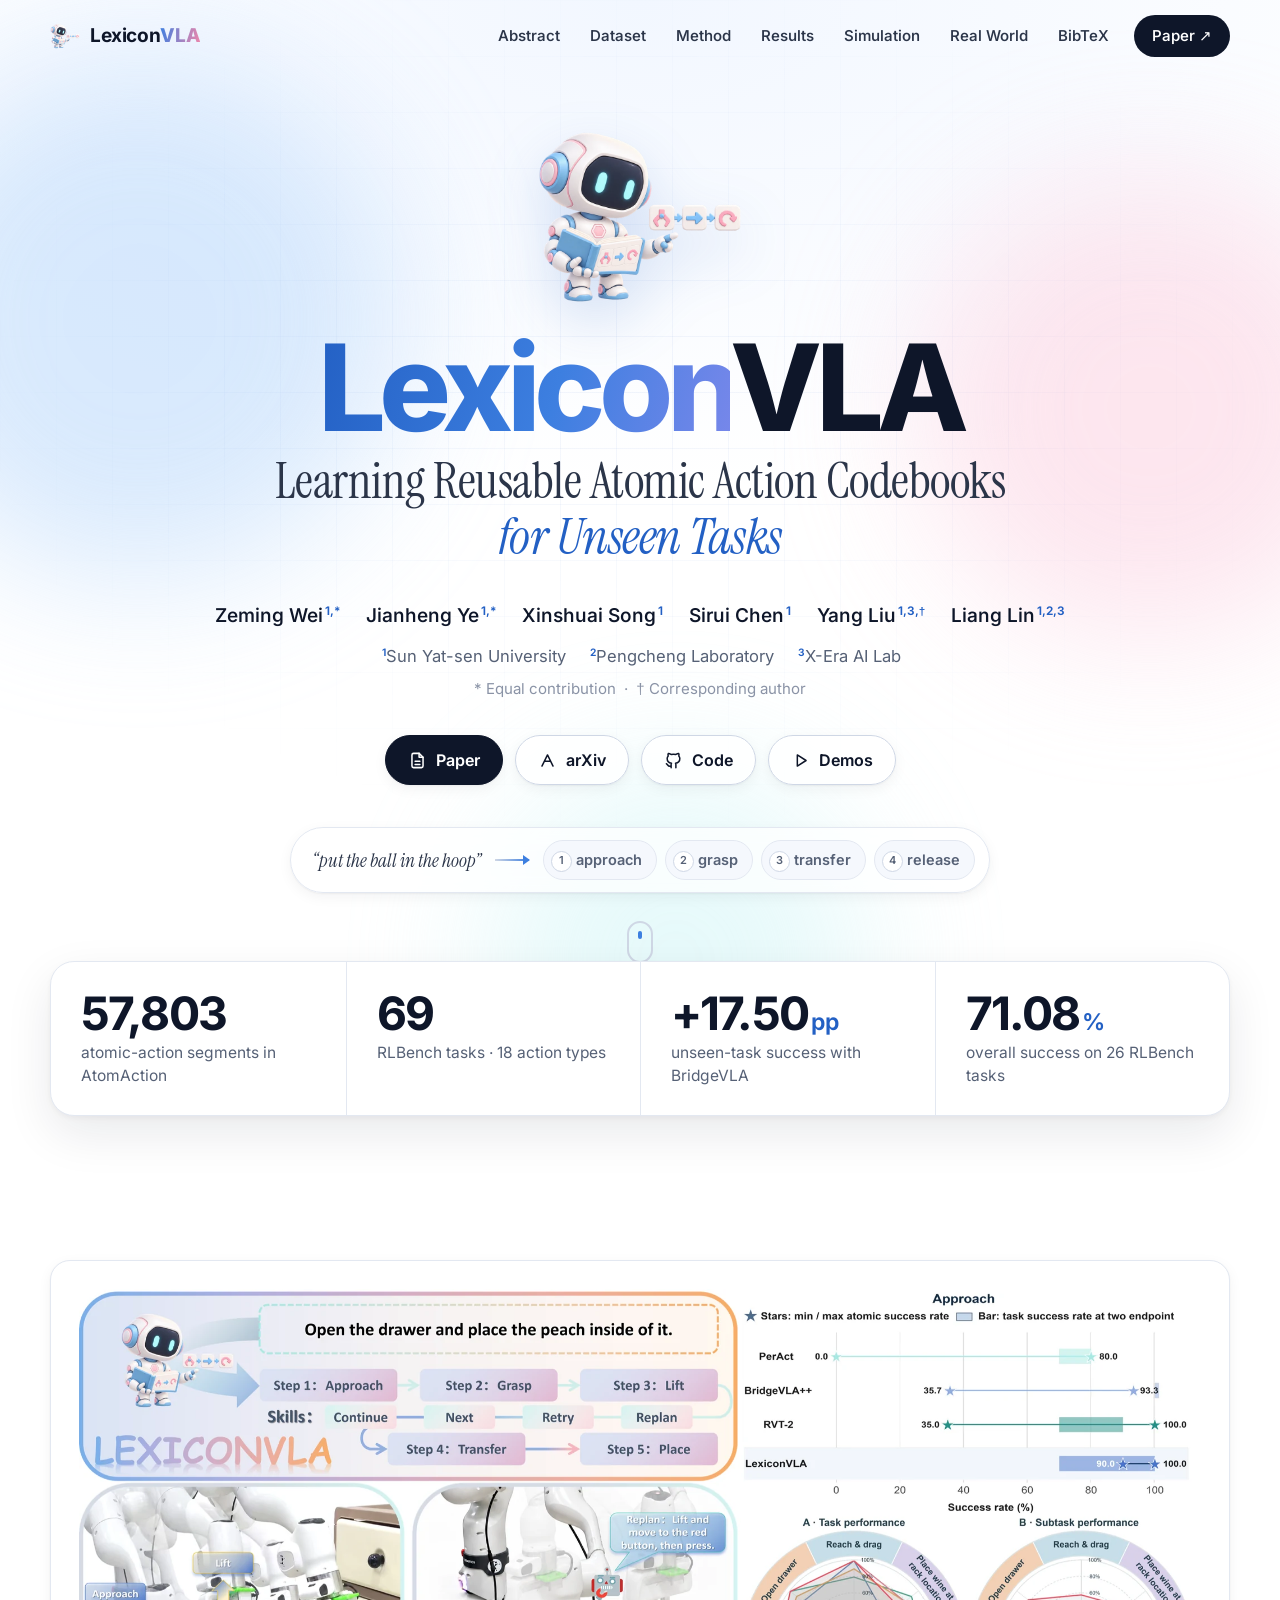
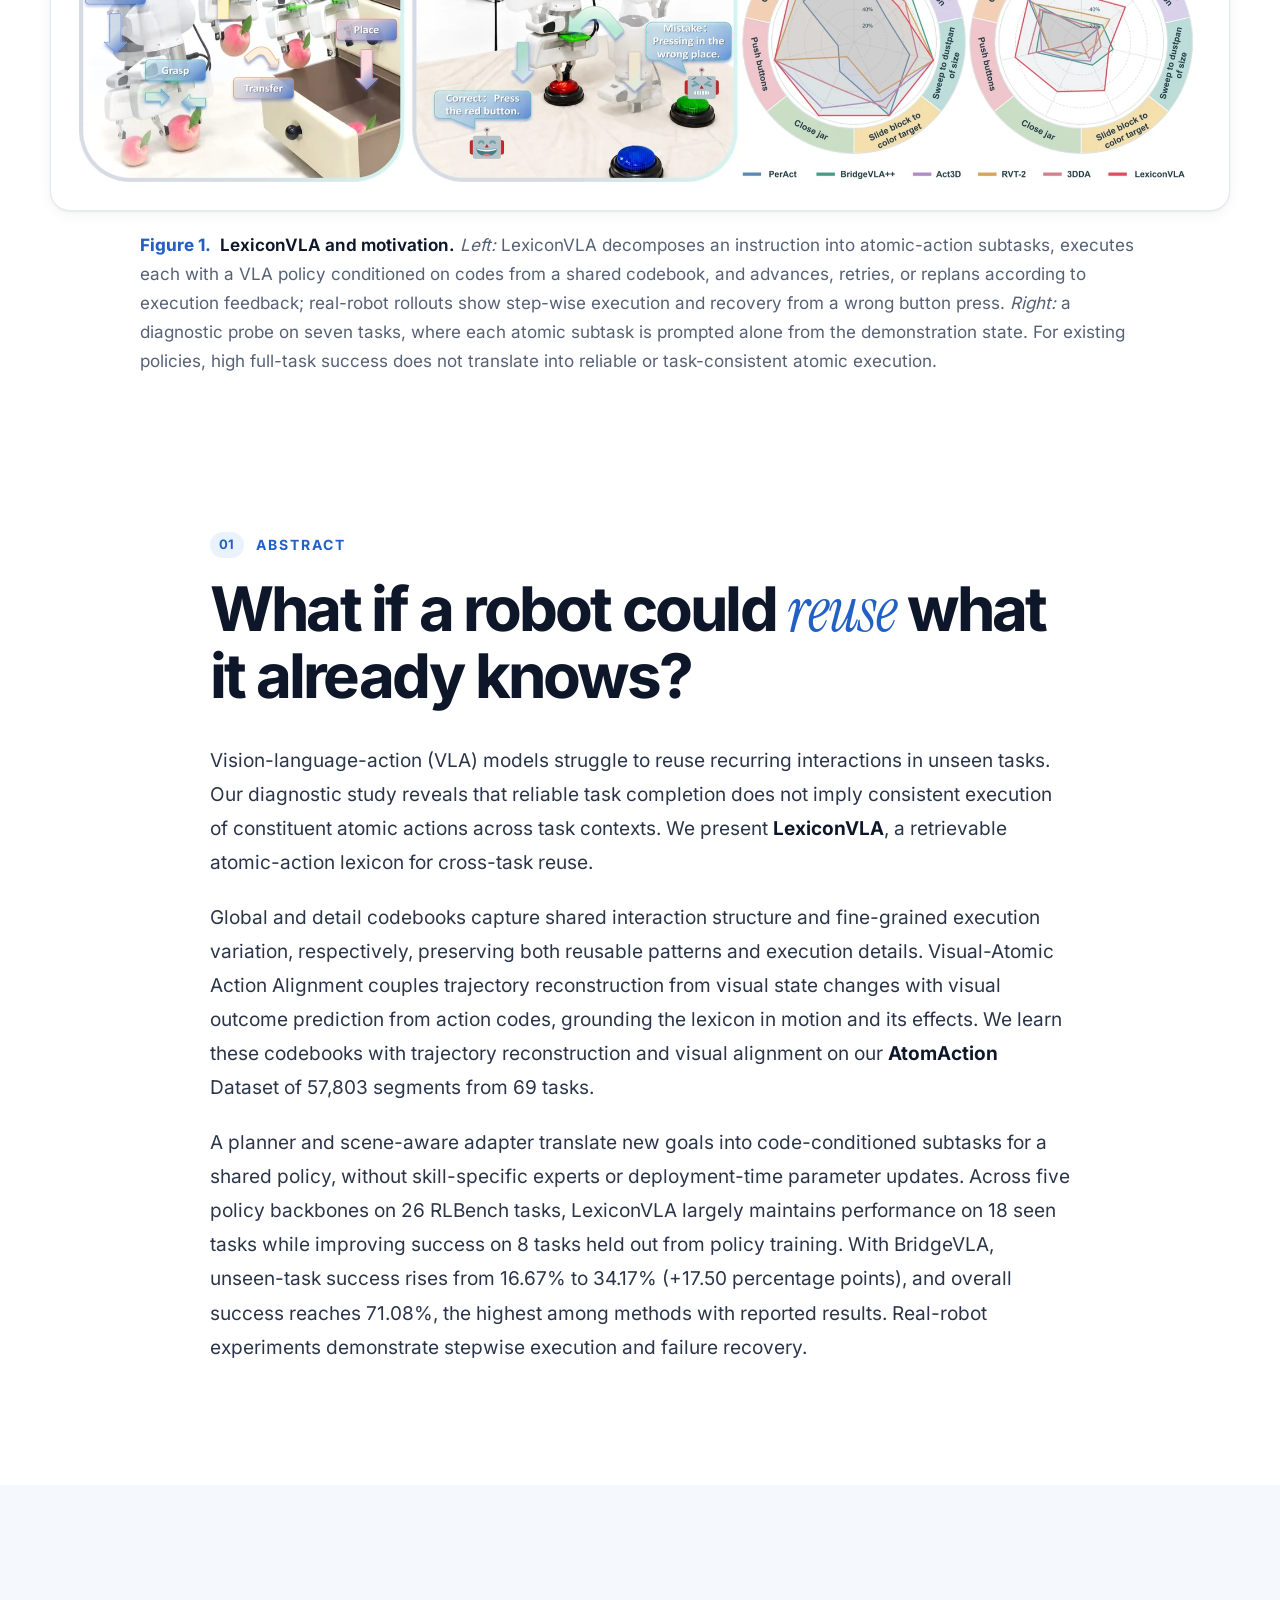
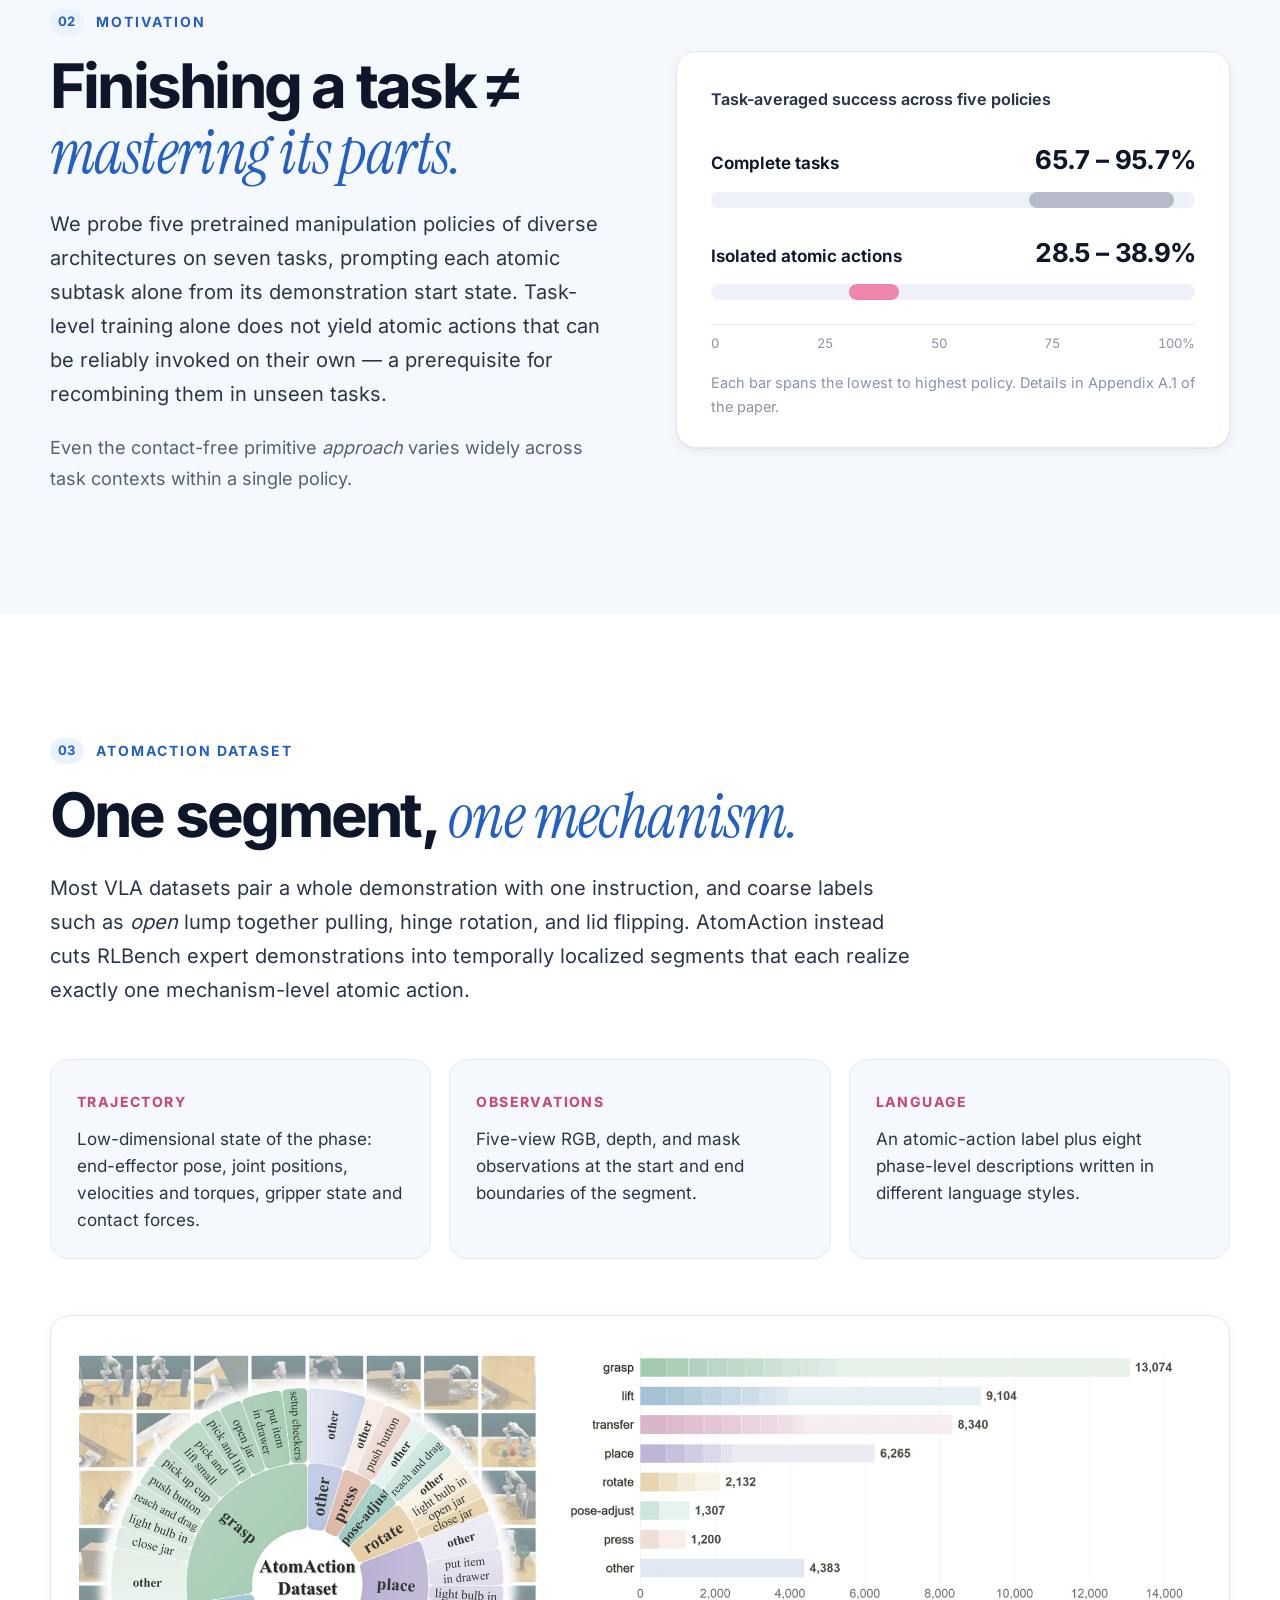
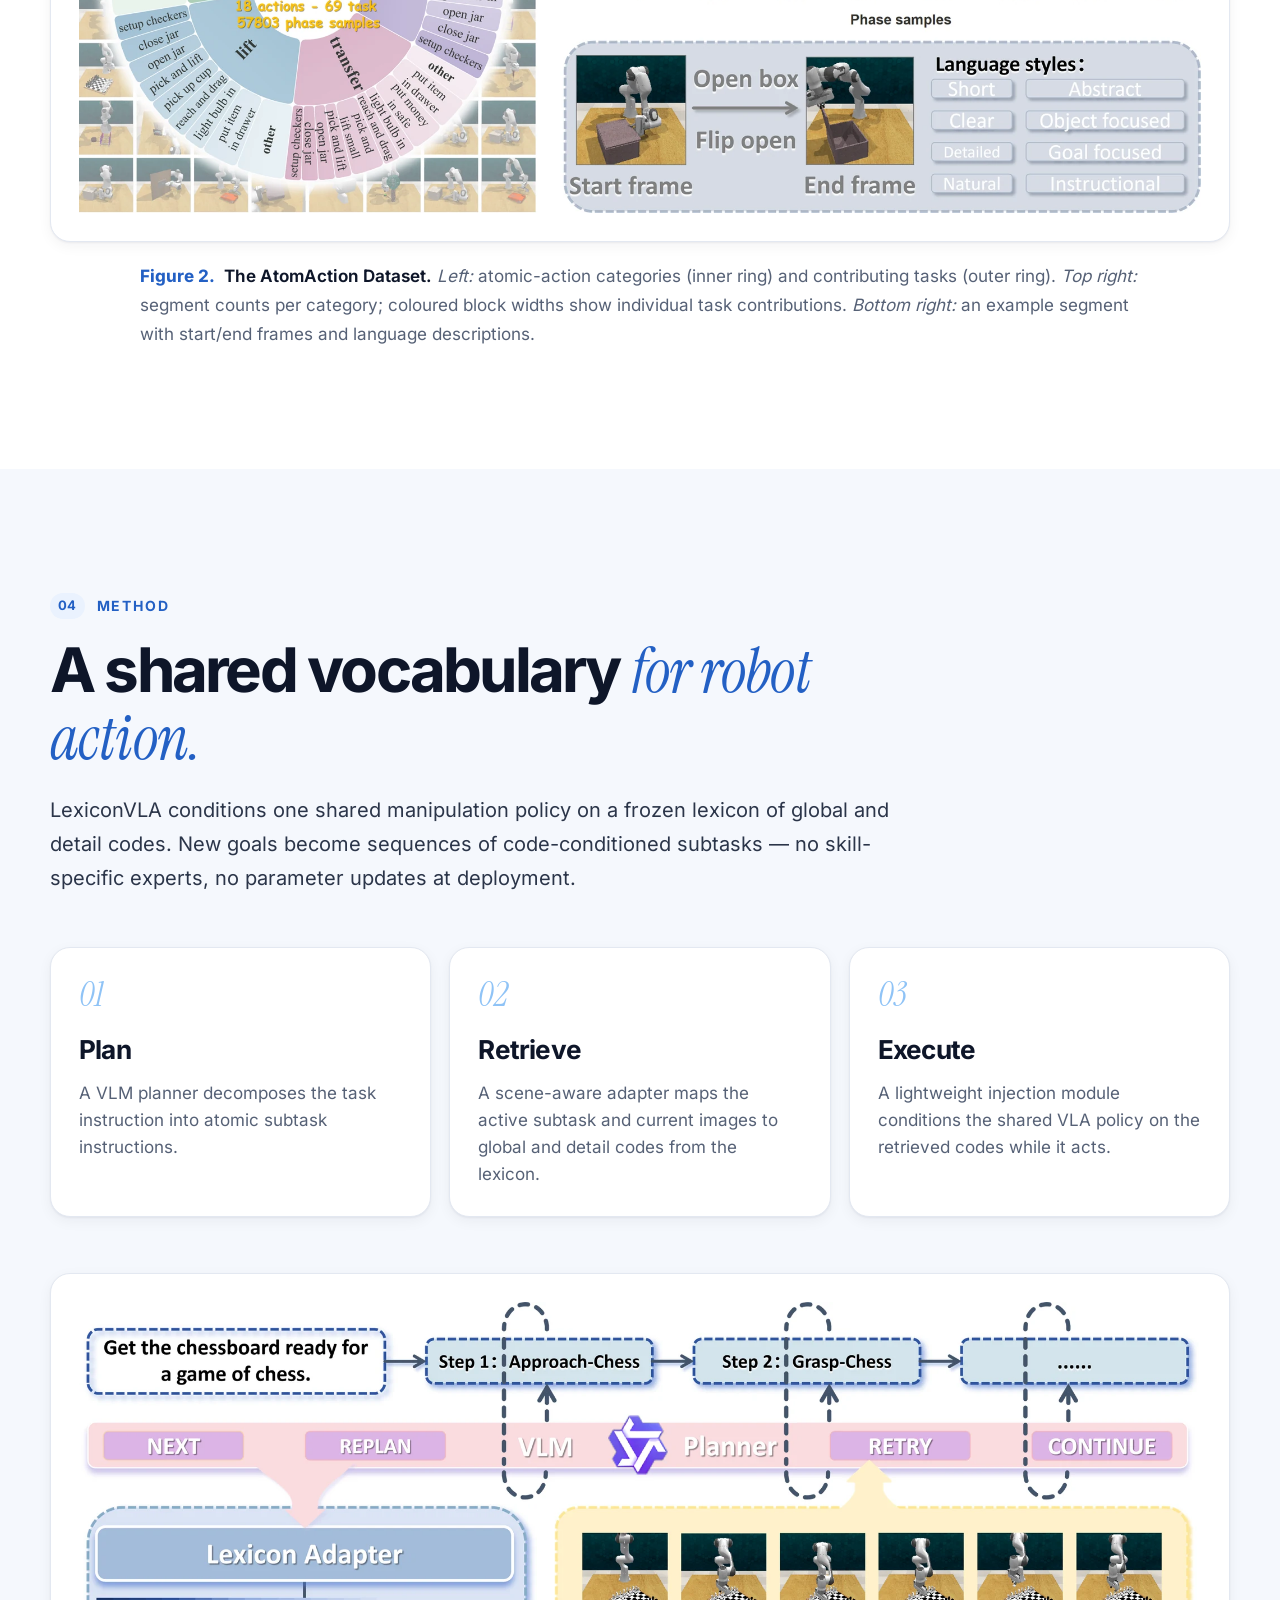
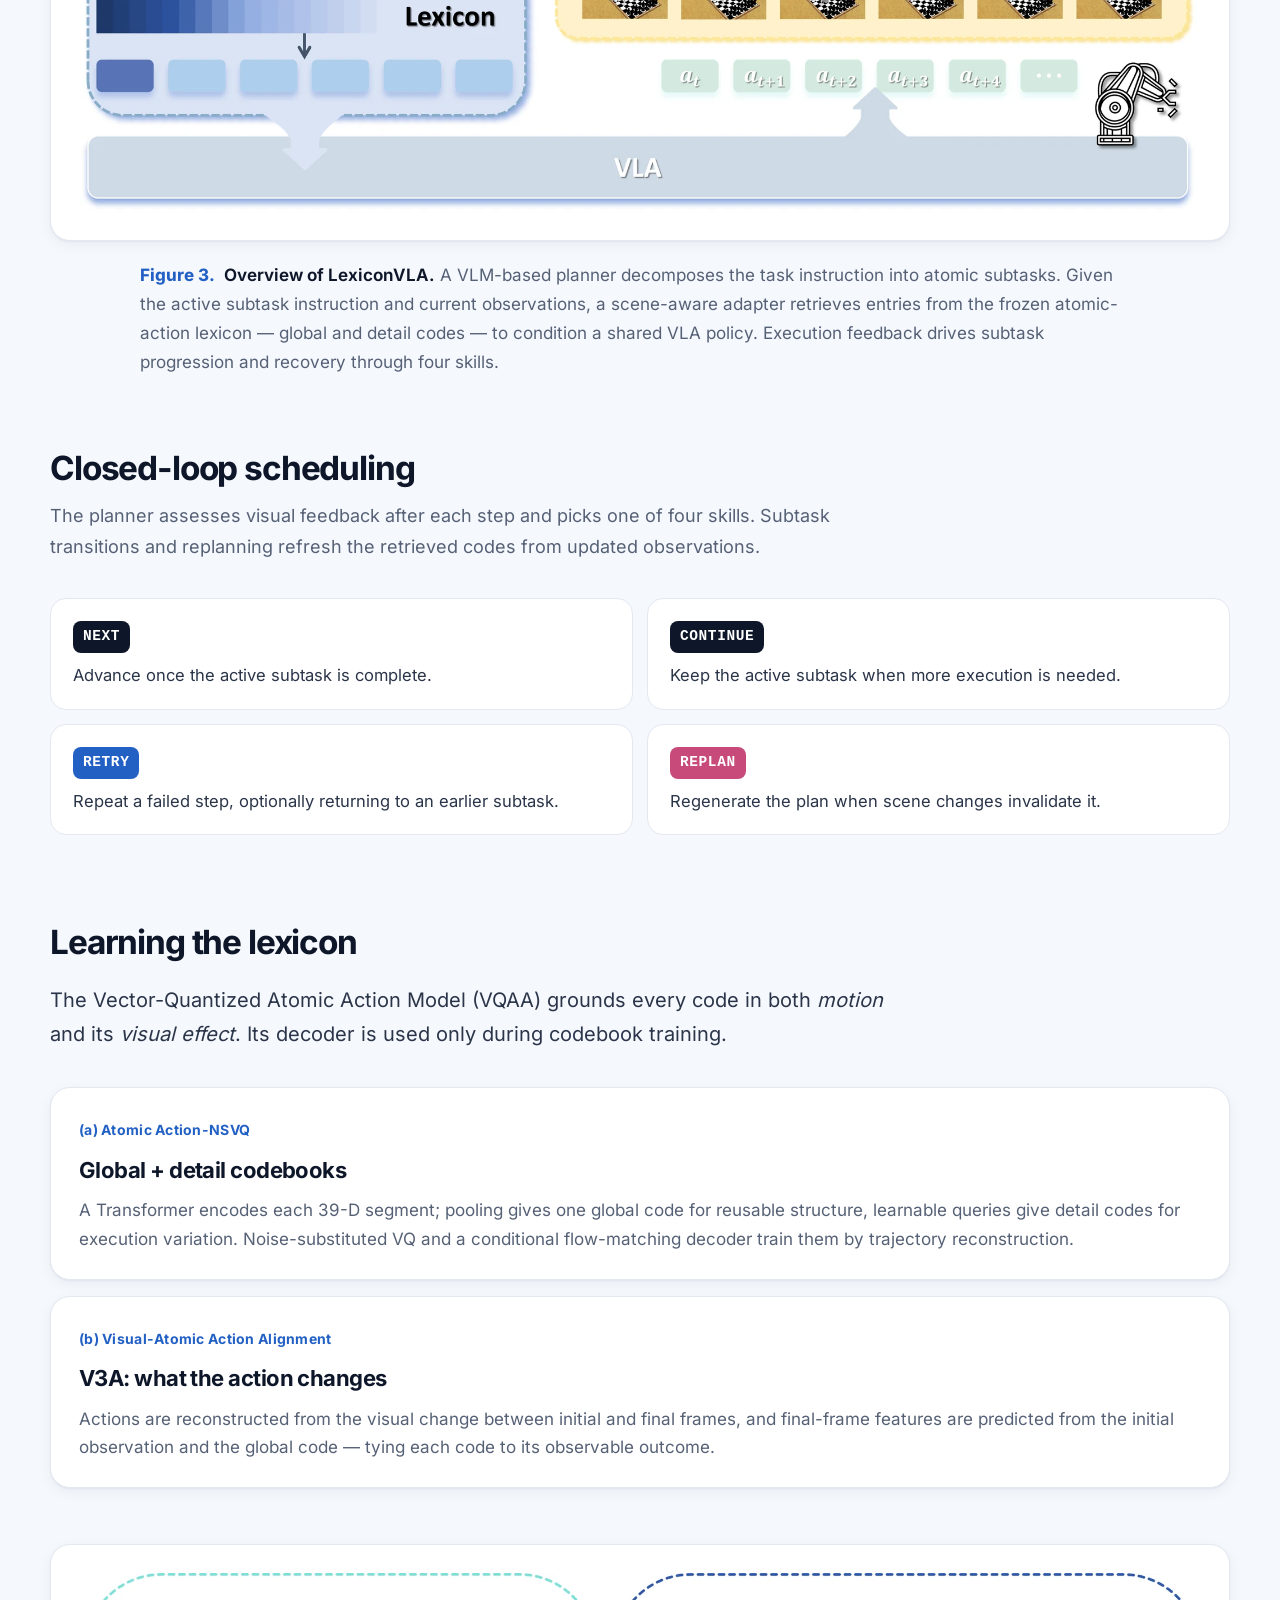
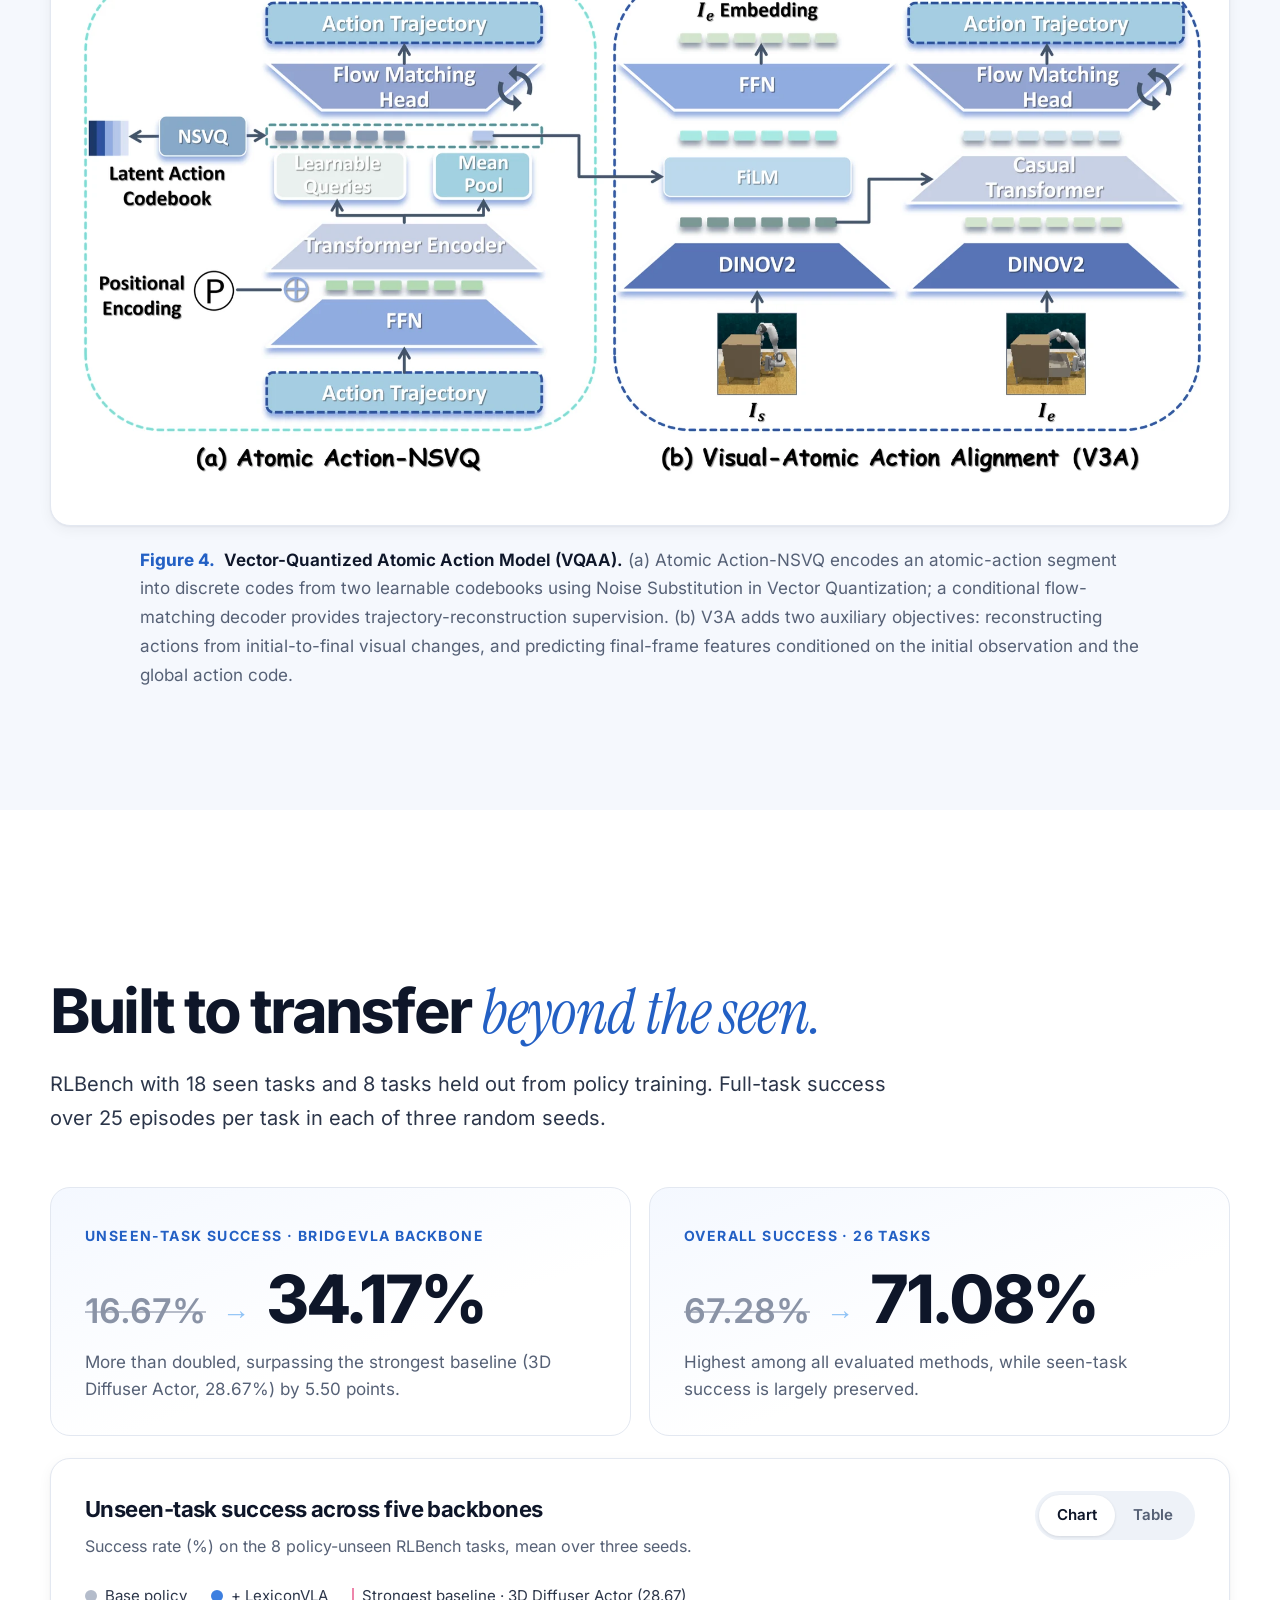
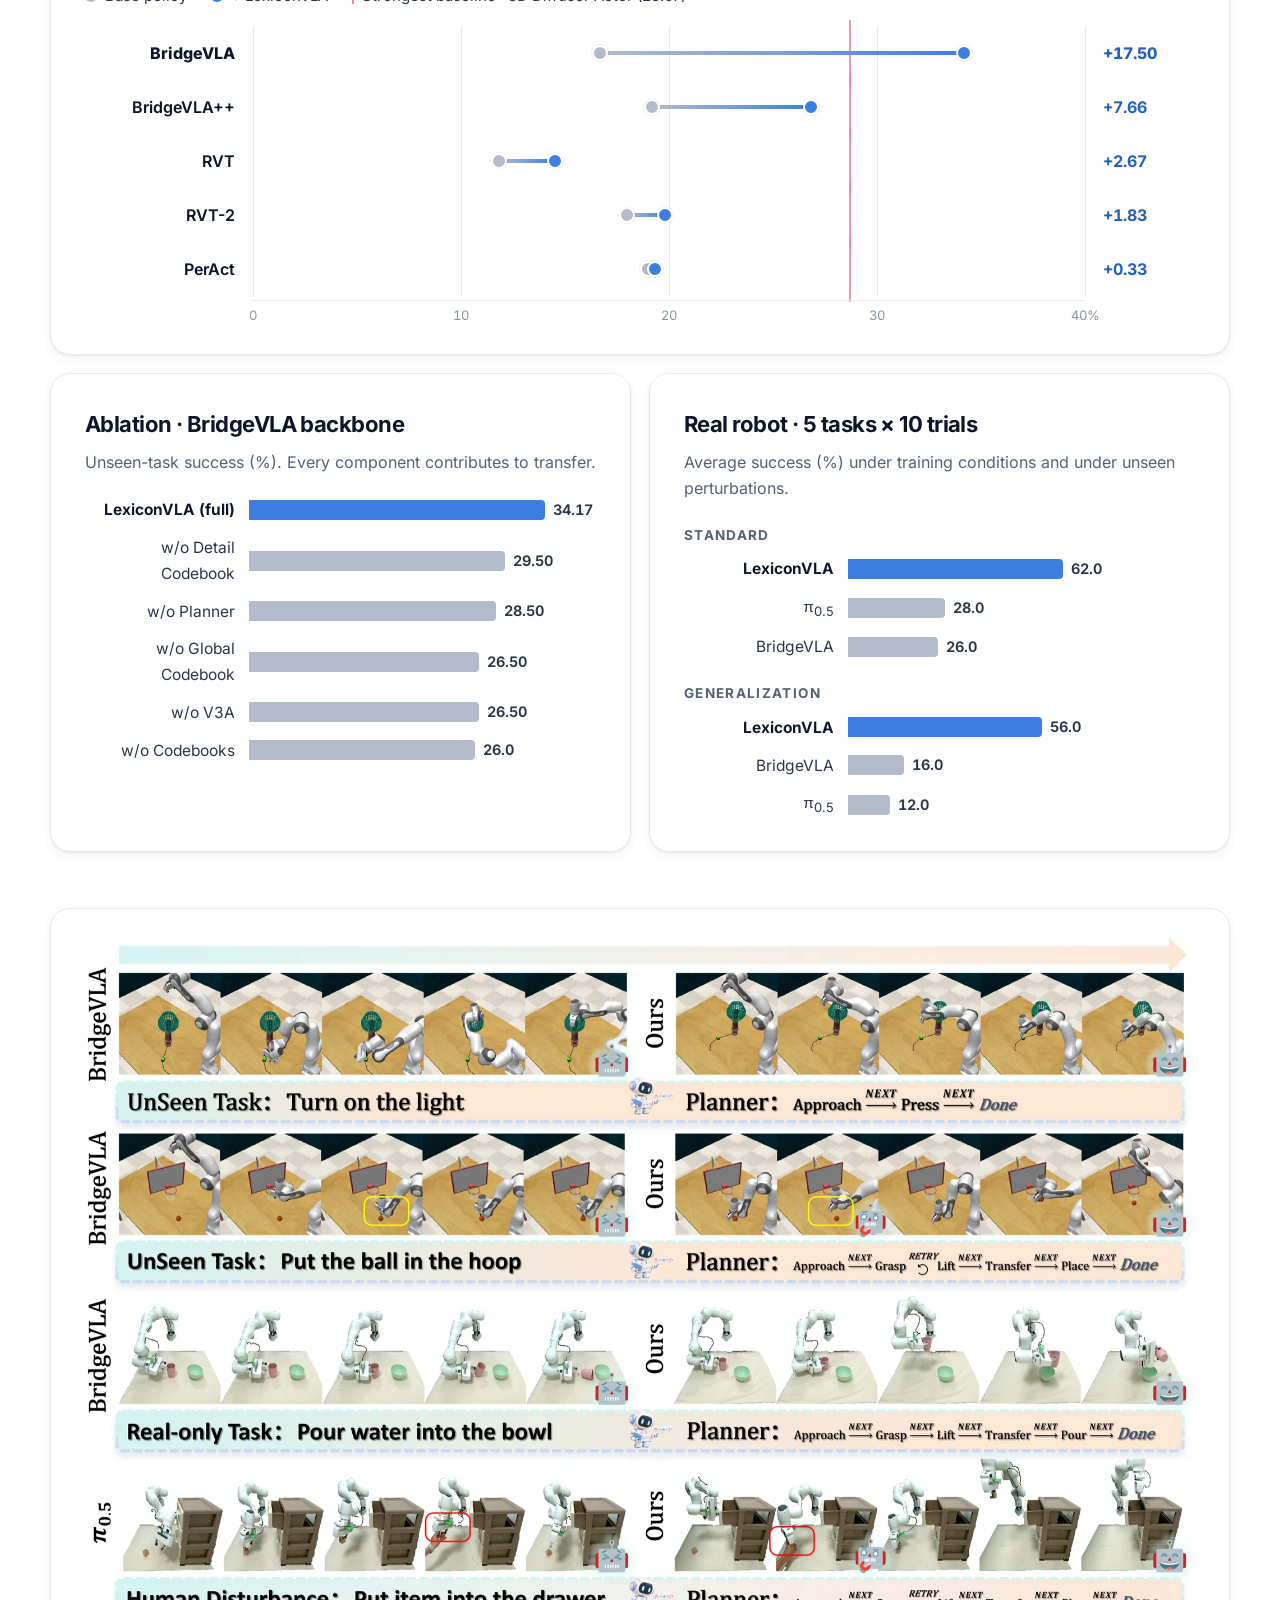
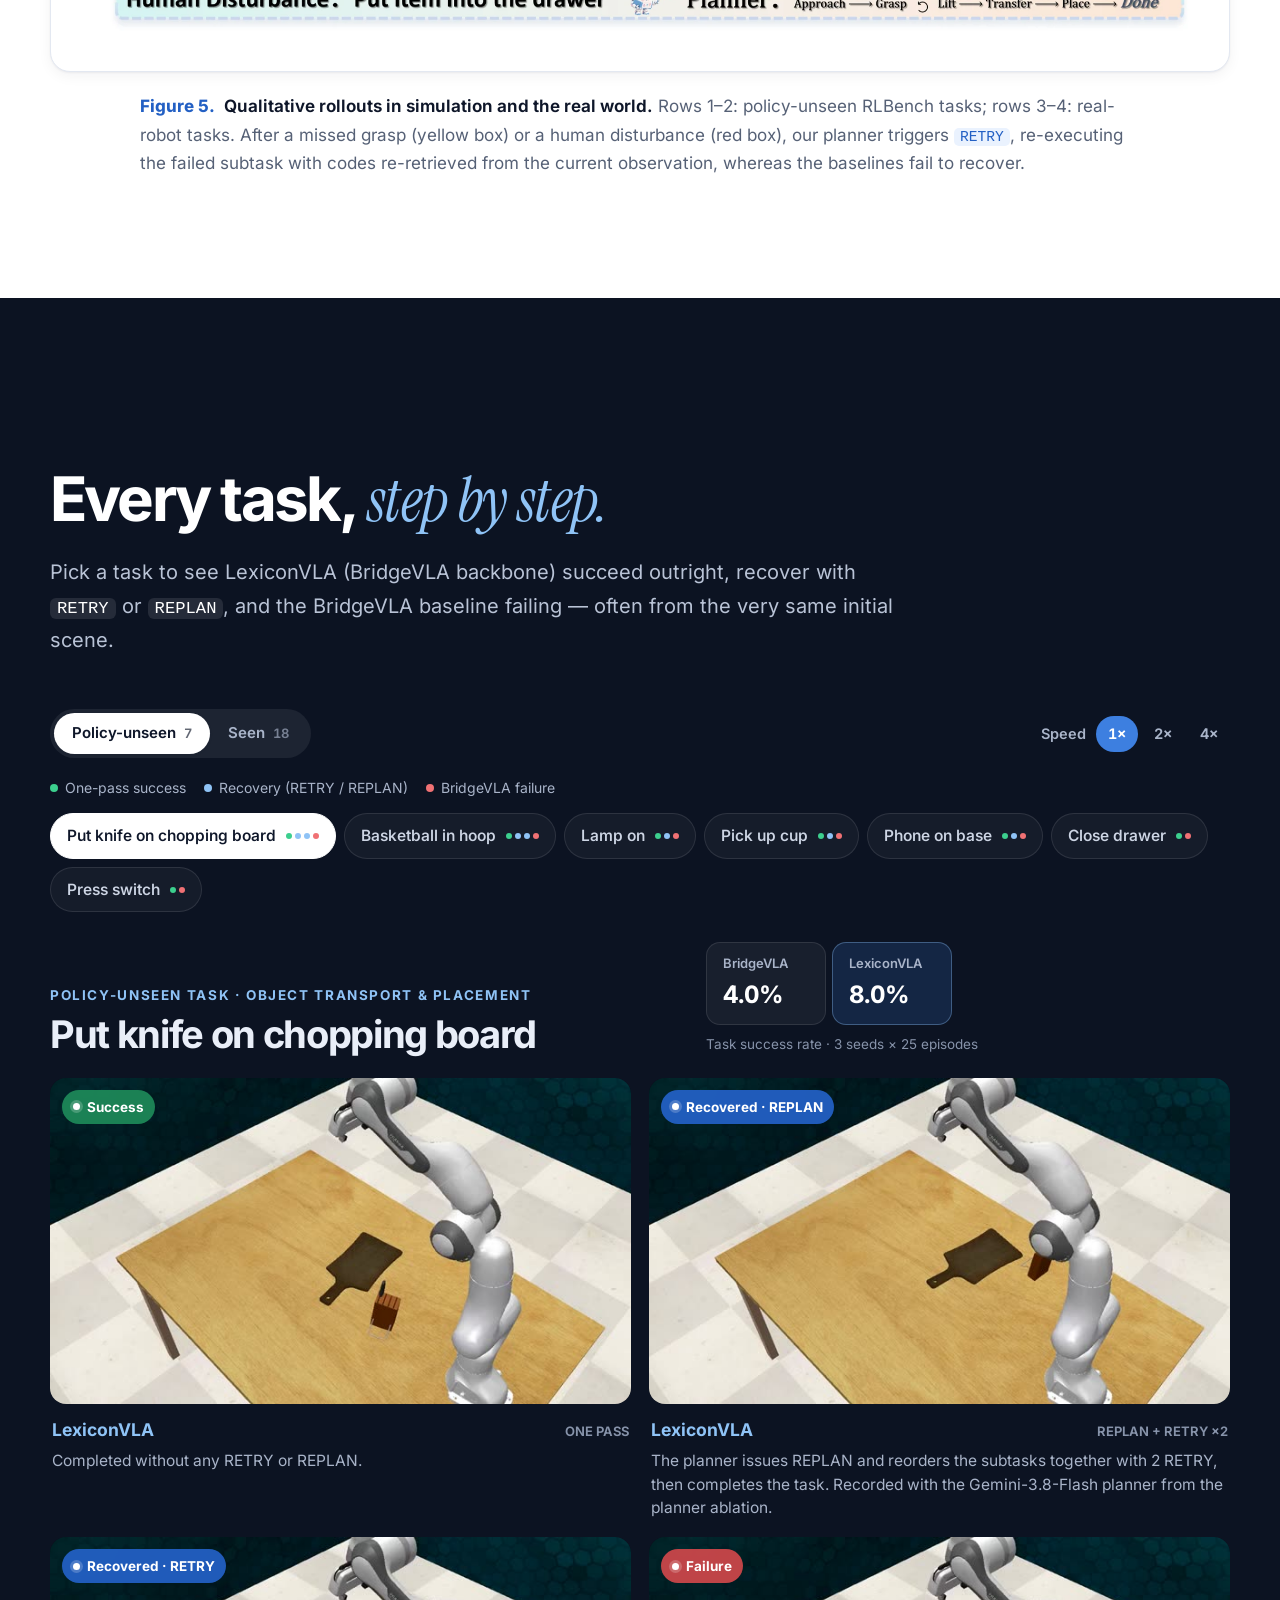
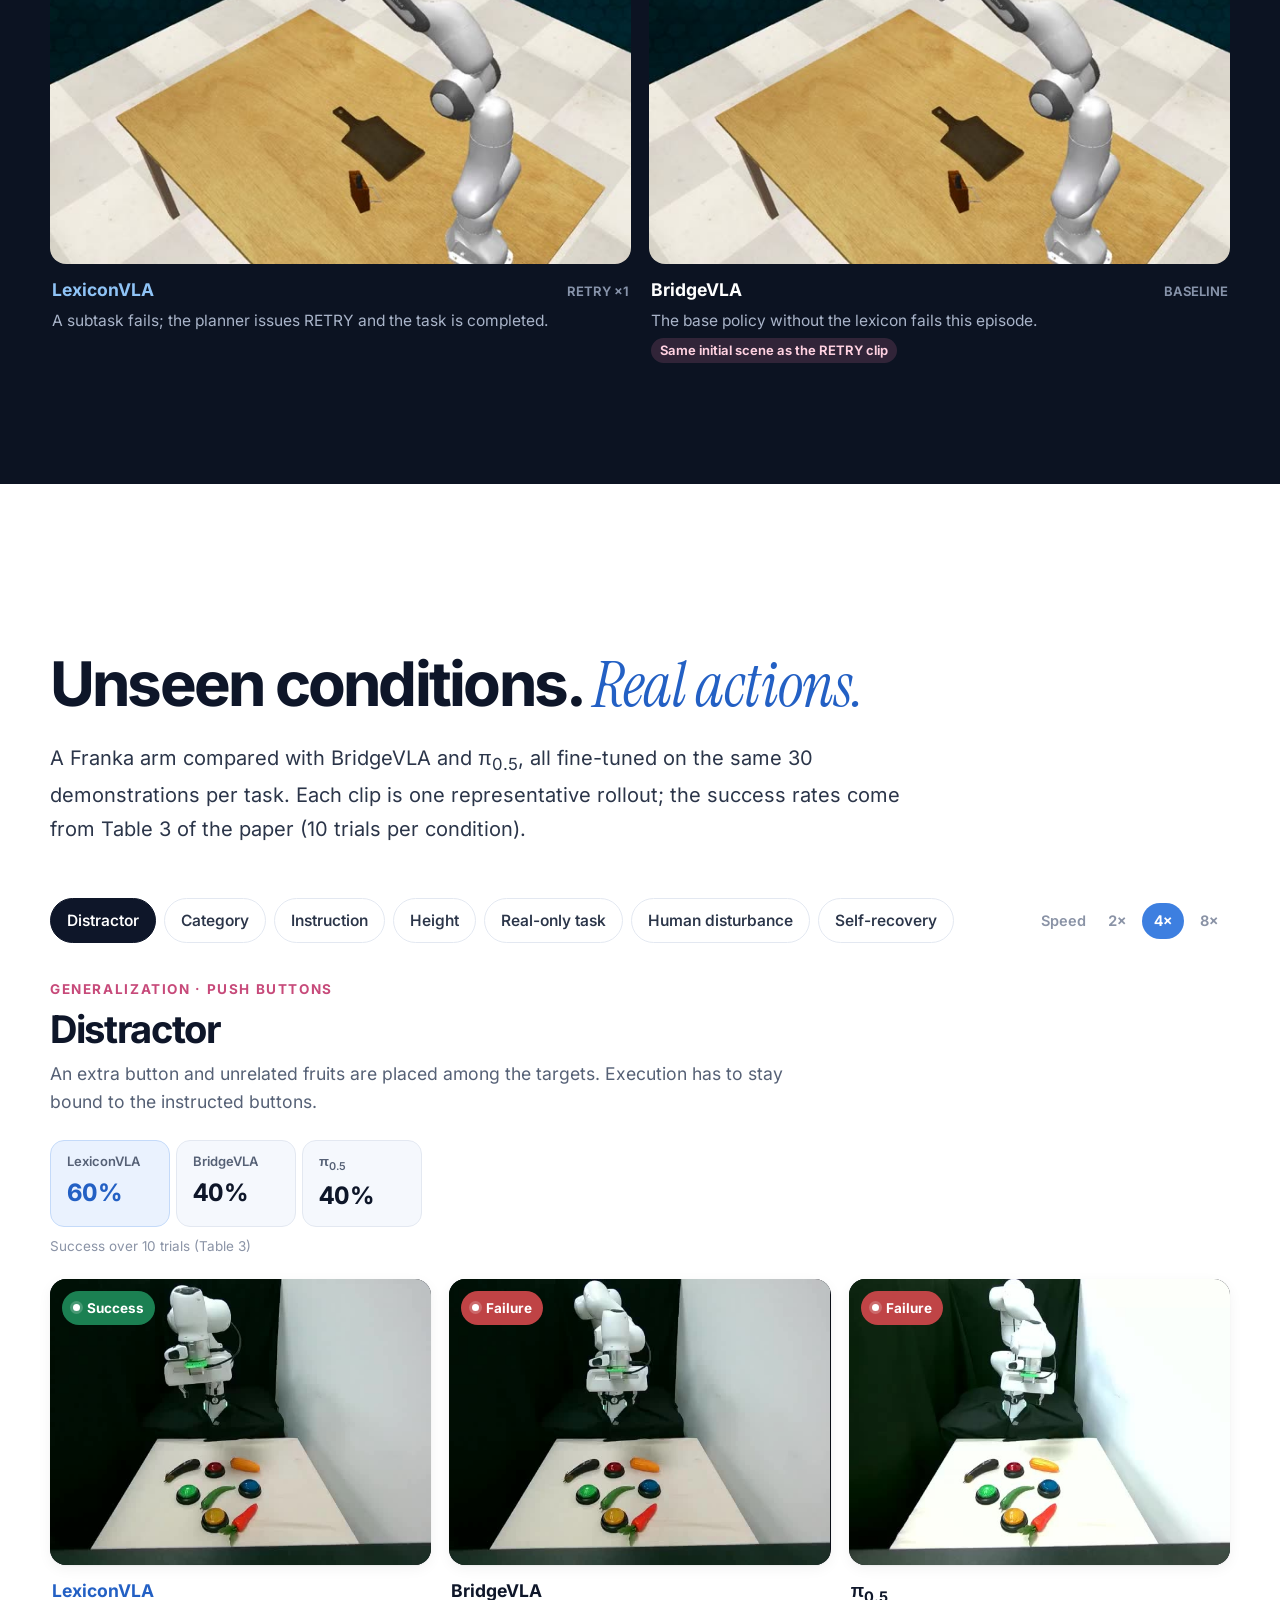
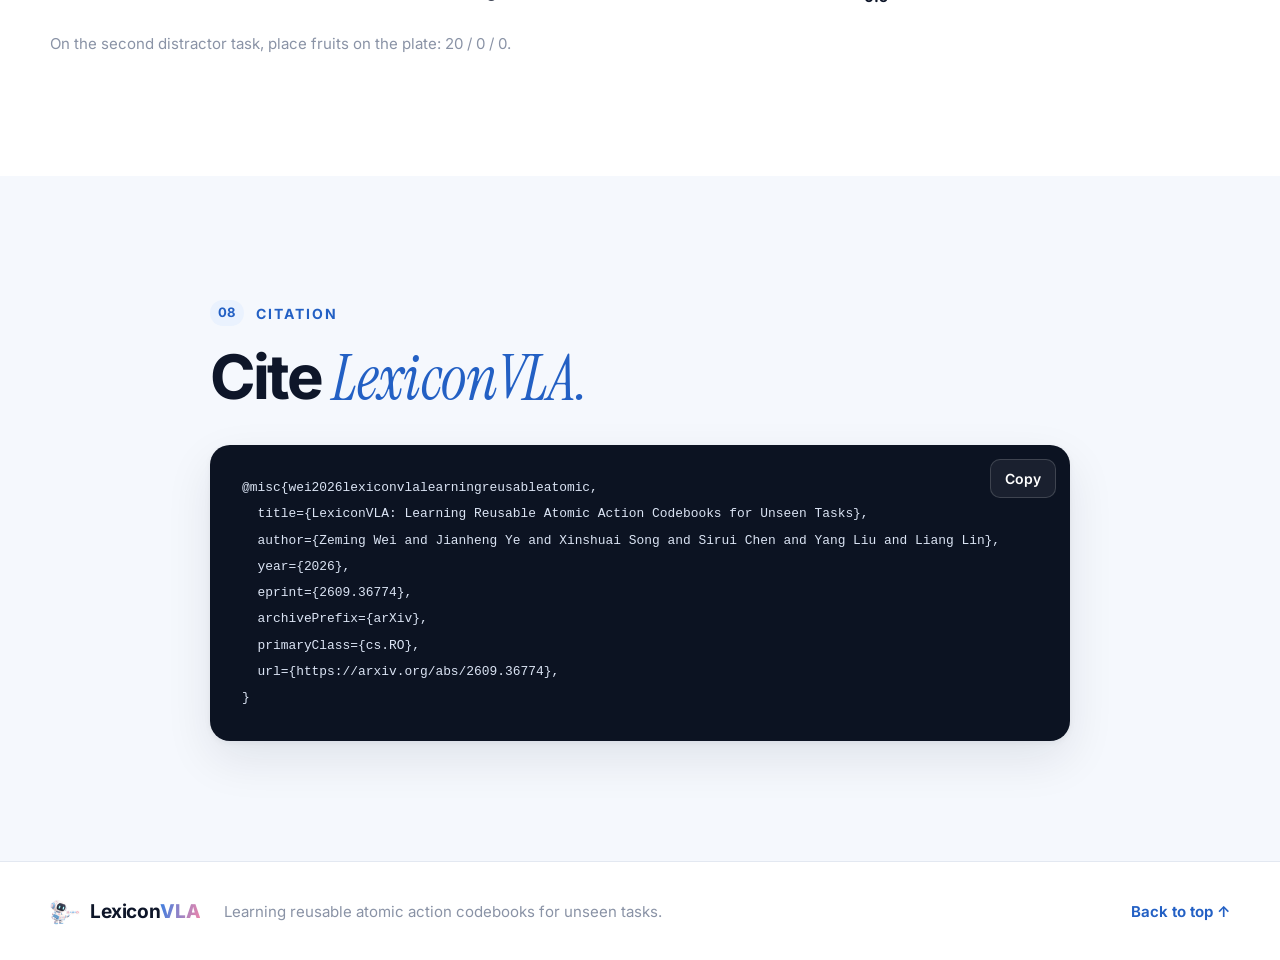
==== commit e59f7c55: "Point project page links back to hcplab-sysu.github.io The page will be published from HCPLab-SYSU/L" ====
--- a/styles.css
+++ b/styles.css
@@ -203,7 +203,8 @@
 .step-n { font-family: var(--serif); font-style: italic; font-size: 34px; line-height: 1; color: var(--sky); }
 .step h3 { margin: 14px 0 8px; font-size: 26px; font-weight: 720; letter-spacing: -.03em; }
 .step p { margin: 0; font-size: 17px; line-height: 1.6; color: var(--muted); }
-.skills { margin-top: 72px; display: grid; grid-template-columns: .9fr 1.4fr; gap: 56px; align-items: start; }
+.skills { margin-top: 72px; display: grid; grid-template-columns: minmax(0, 1fr); gap: 36px; }
+.skills-head, .lexicon-learning > div:first-child { max-width: 860px; }
 .skills-head p { margin: 14px 0 0; font-size: 18px; line-height: 1.7; color: var(--muted); }
 .skill-grid { display: grid; grid-template-columns: 1fr 1fr; gap: 14px; }
 .skill { padding: 20px 22px; border-radius: 16px; background: #fff; border: 1px solid var(--line); }
@@ -211,7 +212,7 @@
 .skill.is-retry code { background: var(--blue-ink); }
 .skill.is-replan code { background: var(--pink-ink); }
 .skill p { margin: 10px 0 0; font-size: 16.5px; line-height: 1.55; color: var(--ink-2); }
-.lexicon-learning { margin-top: 88px; }
+.lexicon-learning { margin-top: 88px; grid-template-columns: minmax(0, 1fr); gap: 36px; }
 .cards-2 { display: grid; gap: 16px; }
 .card { padding: 26px 28px; border-radius: var(--radius); background: #fff; border: 1px solid var(--line); box-shadow: var(--shadow-sm); }
 .card-tag { font-size: 14px; font-weight: 700; color: var(--blue-ink); letter-spacing: .02em; }
